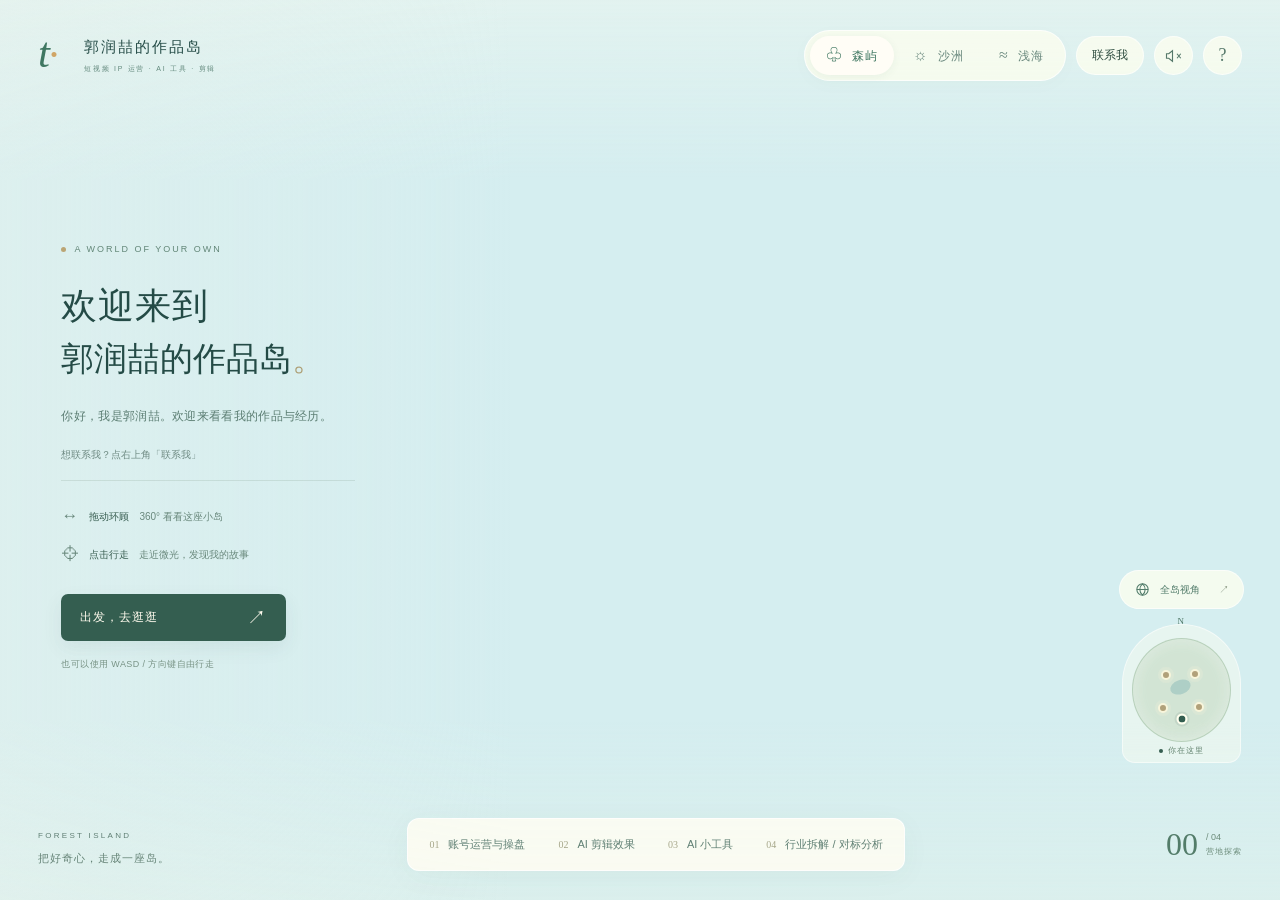
==== index.html @ 4f99177b "Publish portfolio site" ====
<!doctype html>
<html lang="zh-CN">
  <head>
    <meta charset="UTF-8" />
    <meta name="viewport" content="width=device-width,initial-scale=1.0" />
    <meta name="theme-color" content="#d5eef0" />
    <meta
      name="description"
      content="欢迎来到漫游作品集。在森屿、沙洲和浅海自由漫游，发现创作、黑客松、论文与产品实践。"
    />
    <title>漫游作品集 · 个人作品集</title>
    <script type="module" crossorigin src="/assets/index-BE3g9rUD.js"></script>
    <link rel="modulepreload" crossorigin href="/assets/three-DH4T4kaO.js">
    <link rel="stylesheet" crossorigin href="/assets/index-BezTDznB.css">
  </head>
  <body data-theme="forest">
    <main id="app">
      <div id="world" aria-label="漫游作品集三维场景"></div>
      <div class="edge-light" aria-hidden="true"></div>
      <div id="loading" role="status">
        <div class="loading-island">✳</div>
        <p>正在抵达你的好奇心小岛…</p>
        <span>A LITTLE WORLD, A LOT TO DISCOVER.</span>
      </div>
      <header class="topbar">
        <button id="home" class="brand" aria-label="显示欢迎介绍">
          <span class="brand-mark">t<span>·</span></span
          ><span class="brand-copy"
            >漫游作品集<small>A UNIVERSE OF CURIOSITY</small></span
          >
        </button>
        <div class="top-controls">
          <div class="theme-picker" role="group" aria-label="小岛主题">
            <button data-theme="forest" aria-pressed="true">
              <span>♧</span> 森屿</button
            ><button data-theme="desert" aria-pressed="false">
              <span>☼</span> 沙洲</button
            ><button data-theme="ocean" aria-pressed="false">
              <span>≈</span> 浅海
            </button>
          </div>
          <button id="contact" class="contact-button">联系我</button>
          <button
            id="sound"
            class="round-button"
            aria-label="开启环境音"
            aria-pressed="false"
          >
            <svg
              width="18"
              height="18"
              viewBox="0 0 24 24"
              fill="none"
              stroke="currentColor"
              stroke-width="1.5"
            >
              <path d="M10 5 5 9H2v6h3l5 4V5Z" />
              <path id="sound-waves" d="m16 9 5 6m0-6-5 6" />
            </svg></button
          ><button id="help" class="round-button" aria-label="查看玩法">
            ?
          </button>
        </div>
      </header>
      <section id="welcome" class="welcome">
        <p class="eyebrow"><span></span> A WORLD OF YOUR OWN</p>
        <h1>
          欢迎来到<br /><span>漫游作品集<span class="title-dot">。</span></span>
        </h1>
        <p class="welcome-story">
          用你自己的经历，开启这段旅程。
        </p>
        <p class="welcome-contact-hint">想联系我？点右上角「联系我」</p>
        <div class="welcome-instructions">
          <p>
            <span class="instruction-symbol">↔</span><b>拖动环顾</b
            ><span>360° 看看这座小岛</span>
          </p>
          <p>
            <span class="instruction-symbol">⌖</span><b>点击行走</b
            ><span>走近微光，发现我的故事</span>
          </p>
        </div>
        <button id="explore" class="primary-button">
          出发，去逛逛 <span>↗</span></button
        ><button id="channel" class="channel-link">
          与我联系 <span>↗</span>
        </button>
        <p class="welcome-note">也可以使用 WASD / 方向键自由行走</p>
      </section>
      <div id="camp-labels" aria-label="岛上的营地"></div>
      <aside id="work" class="work-panel" aria-label="作品分类详情" hidden>
        <button id="close-work" class="close-button" aria-label="关闭详情">
          ×
        </button>
        <div class="panel-scene">
          <span id="panel-number"></span
          ><svg
            id="panel-art"
            viewBox="0 0 240 120"
            fill="none"
            aria-hidden="true"
          >
            <ellipse
              cx="125"
              cy="102"
              rx="79"
              ry="9"
              fill="currentColor"
              opacity=".08"
            />
            <path
              d="M45 100 116 24l75 76H45Z"
              stroke="currentColor"
              stroke-width="1.4"
            />
            <path
              d="m116 24-3 76m0-48-30 48m30-48 28 48M45 100l-15 8m161-8 15 8"
              stroke="currentColor"
              stroke-width="1.4"
            />
            <circle cx="189" cy="31" r="12" stroke="currentColor" />
            <path
              d="M201 31h9m-21-21V3m-20 28h-8m28 21v9"
              stroke="currentColor"
            />
            <path
              d="m39 63 4-6 4 6m-4-6v17m151 8 3-5 3 5m-3-5v12"
              stroke="currentColor"
            />
          </svg>
          <p id="panel-english"></p>
        </div>
        <div class="panel-body">
          <p class="eyebrow" id="panel-category"></p>
          <h2 id="work-title"></h2>
          <p id="work-intro" class="work-intro"></p>
          <p id="work-description"></p>
          <div id="work-sections"></div>
          <button id="continue" class="continue-button">
            继续逛小岛 <span>→</span>
          </button>
        </div>
      </aside>
      <dialog id="evidence-dialog" aria-label="查看完整图片">
        <button id="close-evidence" aria-label="关闭图片">×</button
        ><img alt="" />
        <p></p>
      </dialog>
      <aside class="island-tools">
        <button id="overview" class="overview-button">
          <svg
            width="17"
            height="17"
            viewBox="0 0 24 24"
            fill="none"
            stroke="currentColor"
            stroke-width="1.5"
          >
            <circle cx="12" cy="12" r="8" />
            <path d="M4 12h16M12 4c5 4 5 12 0 16-5-4-5-12 0-16Z" />
          </svg>
          全岛视角 <span>↗</span>
        </button>
        <div class="minimap" aria-label="全岛位置图">
          <span class="map-north">N</span>
          <div class="map-island">
            <span class="map-lake"></span>
            <div id="map-sites"></div>
            <span id="map-player" aria-label="你的位置"></span>
          </div>
          <span class="map-caption"><i></i> 你在这里</span>
        </div>
        <div class="compass" aria-hidden="true">
          <span id="compass-needle">↑</span><span>N</span>
        </div>
      </aside>
      <footer class="bottom-bar">
        <div class="world-caption">
          <span id="theme-english">FOREST ISLAND</span>
          <p id="theme-caption">把好奇心，走成一座岛。</p>
        </div>
        <nav
          id="category-nav"
          class="category-nav"
          aria-label="前往作品分类"
        ></nav>
        <div class="discovery">
          <span id="visited-count">00</span
          ><span>/ <b id="camp-total">04</b><small>营地探索</small></span>
        </div>
      </footer>
      <div id="walk-status" class="walk-status" role="status">
        点击地面，自由探索
      </div>
      <div class="touch-pad" aria-label="移动方向控制">
        <button data-dir="0,-1" aria-label="向前走">↑</button
        ><button data-dir="-1,0" aria-label="向左走">←</button><span>✦</span
        ><button data-dir="1,0" aria-label="向右走">→</button
        ><button data-dir="0,1" aria-label="向后走">↓</button>
      </div>
      <div id="toast" role="status" hidden></div>
      <dialog id="contact-dialog" aria-labelledby="contact-title">
        <button id="close-contact" class="close-button" aria-label="关闭联系卡片">×</button>
        <p class="eyebrow">CONTACT</p>
        <h2 id="contact-title">联系我</h2>
        <p id="contact-identity"></p>
        <p id="contact-phone"></p>
        <div class="contact-wechat-row">
          <span id="contact-wechat"></span>
          <button id="copy-wechat" aria-live="polite">复制</button>
        </div>
      </dialog>
      <dialog id="help-dialog">
        <button id="close-help" class="close-button" aria-label="关闭玩法">
          ×
        </button>
        <p class="eyebrow">A FIELD GUIDE</p>
        <h2>小岛漫游指南</h2>
        <p class="help-intro">
          不必按顺序，也没有规定路线。<br />找到微光，就能找到一个故事。
        </p>
        <dl>
          <div>
            <dt>环顾小岛</dt>
            <dd>鼠标按住拖动 / 单指拖动，360° 旋转；视角俯仰有边界。</dd>
          </div>
          <div>
            <dt>靠近风景</dt>
            <dd>滚轮 / 双指捏合缩放，始终停留在舒适的观看范围。</dd>
          </div>
          <div>
            <dt>自由行走</dt>
            <dd>点击地面，或使用 WASD / 方向键。手机可按住左下方向按钮。</dd>
          </div>
          <div>
            <dt>发现故事</dt>
            <dd>
              走进发光圆点会打开营地。点击分类或地图标记，也会带你走过去。
            </dd>
          </div>
          <div>
            <dt>切换世界</dt>
            <dd>森屿、沙洲、浅海拥有不同风景，营地故事和你的位置保持不变。</dd>
          </div>
        </dl>
        <p class="help-foot">
          湖泊和岸边会挡住脚步，不会掉出小岛。<br />按 Esc 可关闭详情或指南。
        </p>
        <button id="help-done" class="primary-button">知道了，出发 ↗</button>
      </dialog>
      <div id="fallback" hidden>
        <h2>这座小岛需要 WebGL 支持</h2>
        <p>仍可通过下方分类阅读内容。换用支持 WebGL 的浏览器即可自由漫游。</p>
      </div>
    </main>
  </body>
</html>
---- assets/index-BezTDznB.css ----
:root{font-family:PingFang SC,Microsoft YaHei,sans-serif;color:#244b46;background:#d5eef0;font-synthesis:none;--ink: #244b46;--accent: #3f7761;--paper: #fffdf5;--muted: #6e8a82;--line: #365f4a19}*{box-sizing:border-box}body{margin:0;overflow:hidden}button,a{-webkit-tap-highlight-color:transparent}button{font:inherit;color:inherit;cursor:pointer}button:focus-visible,a:focus-visible{outline:2px solid var(--accent);outline-offset:5px}button:disabled{cursor:wait}button{border:0}#app{height:100svh;width:100%;position:relative;overflow:hidden}#world{position:absolute;top:0;right:0;bottom:0;left:0}#world canvas{display:block;width:100%;height:100%;outline:none;touch-action:none}.edge-light{position:absolute;top:0;right:0;bottom:0;left:0;pointer-events:none;background:linear-gradient(90deg,#e8f2ec68,transparent 40%),linear-gradient(0deg,#e0f1eb8c,transparent 20%,transparent 80%,#edf6ef8c)}.topbar{position:absolute;top:30px;left:38px;right:38px;display:flex;align-items:center;justify-content:space-between;pointer-events:none;z-index:5}.topbar button,.topbar .theme-picker{pointer-events:auto}.brand{display:flex;gap:11px;align-items:center;background:none;padding:0;text-align:left}.brand-mark{font-family:Georgia,serif;font-size:43px;font-style:italic;line-height:.9;letter-spacing:-6px;color:var(--accent);width:35px;height:44px}.brand-mark>span{color:#d0a566;display:inline-block;transform:translate(4px,2px)}.brand-copy{font-size:15px;font-weight:600;letter-spacing:2px}.brand-copy small{display:block;font-size:7px;font-weight:500;letter-spacing:1.75px;margin-top:7px;color:#63897d}.top-controls{display:flex;align-items:center;gap:10px}.theme-picker{display:flex;gap:3px;padding:5px;background:#ffffefb5;border:1px solid #ffffffbd;border-radius:28px;box-shadow:0 4px 20px #34534405}.theme-picker button{padding:9px 16px;border-radius:22px;font-size:12px;letter-spacing:1px;background:transparent;color:#69877d;transition:background .3s,color .3s,box-shadow .3s}.theme-picker button span{font-family:Georgia,serif;font-size:16px;margin-right:5px}.theme-picker button[aria-pressed=true]{color:var(--accent);background:#fffdf6;box-shadow:0 2px 8px #285c4310}.round-button{display:grid;place-items:center;border-radius:50%;background:#ffffefb5;border:1px solid #fff9;width:39px;height:39px;font-family:Georgia,serif;font-size:18px;color:#55786a}.round-button:hover{background:#fffdf5}.welcome{position:absolute;left:4.8%;top:27%;width:355px;z-index:3;transition:opacity .4s,transform .4s}.eyebrow{display:flex;gap:8px;align-items:center;font-size:9px;letter-spacing:2px;font-weight:500;margin:0 0 23px;line-height:1.5;color:#628677}.eyebrow>span{width:5px;height:5px;background:#bba574;border-radius:50%}.welcome h1{font-family:Songti SC,"Noto Serif CJK SC",Georgia,serif;font-size:36px;font-weight:400;letter-spacing:1px;line-height:1.45;margin:0 0 20px}.welcome h1>span{font-size:33px;letter-spacing:0}.title-dot{color:#ad9e73}.welcome-story{font-size:12px;line-height:2.1;color:#5c7e73;letter-spacing:.3px;margin:0 0 25px}.welcome-instructions{border-top:1px solid var(--line);padding-top:12px;width:294px}.welcome-instructions p{display:flex;gap:10px;align-items:center;font-size:10px;line-height:1.7;color:#69887c;margin:9px 0}.welcome-instructions b{font-weight:500;color:#385d50}.instruction-symbol{font-size:17px;width:18px}.primary-button{display:flex;align-items:center;justify-content:space-between;width:225px;background:#345e50;color:#fffbee;padding:14px 19px;border-radius:7px;font-size:12px;letter-spacing:1px;margin-top:25px;box-shadow:0 7px 19px #305a4a15;transition:transform .2s,background .2s}.primary-button:hover{background:#264f43;transform:translateY(-2px)}.primary-button>span{font-size:19px;line-height:1}.channel-link{display:flex;justify-content:space-between;width:225px;background:none;padding:14px 2px 6px;font-family:Georgia,serif;font-size:12px;color:#5c7b6a}.channel-link span{font-size:17px}.welcome-note{font-size:9px;letter-spacing:.4px;color:#789385;margin:17px 0 0}.exploring .welcome{opacity:0;transform:translateY(10px);pointer-events:none}#camp-labels{position:absolute;top:0;right:0;bottom:0;left:0;pointer-events:none;z-index:2}.camp-label{position:absolute;left:0;top:0;pointer-events:auto;display:flex;align-items:center;gap:9px;border-radius:20px;background:#fffdf2e8;padding:9px 15px 9px 10px;color:#426757;box-shadow:0 3px 18px #365c4c12;border:1px solid #ffffffe0;font-size:10px;letter-spacing:.5px;white-space:nowrap;transition:opacity .2s,background .2s}.camp-label>span:first-child{display:grid;place-items:center;font-family:Georgia,serif;font-size:9px;width:21px;height:21px;border:1px solid #91a58550;border-radius:50%;color:#809375}.camp-label>i{width:4px;height:4px;background:#d7bc7c;border-radius:50%;box-shadow:0 0 7px #f5d789}.camp-label:hover,.camp-label.near,.camp-label.hovered{background:#fffff9;box-shadow:0 4px 22px #567b4d25}.camp-label.out-of-view{opacity:0;pointer-events:none}.island-tools{position:absolute;right:36px;bottom:137px;display:flex;flex-direction:column;align-items:center;gap:15px;z-index:3}.overview-button{display:flex;align-items:center;gap:9px;background:#ffffefba;border:1px solid #fff9;border-radius:20px;font-size:10px;padding:10px 14px;color:#527c6a}.overview-button span{margin-left:10px;color:#83927c}.minimap{position:relative;width:119px;height:139px;background:#f8fbef83;border-radius:65px 65px 14px 14px;border:1px solid #fff8;padding:13px 9px 20px}.map-island{position:relative;width:100%;height:100%;border-radius:50%;background:#a9c29b52;border:1px solid #91b49766;box-shadow:inset 0 0 14px #fff5}.map-north{position:absolute;top:-9px;left:calc(50% - 4px);font:9px Georgia,serif;color:#517969}.map-lake{position:absolute;left:38%;top:40%;width:22%;height:14%;border-radius:50%;background:#8ebcb88a;rotate:-20deg}.map-site{position:absolute;translate:-50% -50%;width:10px;height:10px;border:2px solid #f8f5db;background:#b1a17a;border-radius:50%;padding:0;box-shadow:0 0 0 3px #f8f5db30}.map-site:hover{box-shadow:0 0 0 5px #fff7}.map-site.visited{background:#6a8a75}#map-player{position:absolute;width:7px;height:7px;border-radius:50%;background:#345e50;outline:2px solid #ffffef;translate:-50% -50%;box-shadow:0 0 0 4px #345e501a;left:50%;top:78%;pointer-events:none}.map-caption{position:absolute;bottom:6px;left:0;right:0;display:flex;align-items:center;justify-content:center;gap:5px;font-size:8px;color:#62826e;letter-spacing:1px}.map-caption i{width:4px;height:4px;border-radius:50%;background:#345e50}.compass{position:absolute;right:42px;bottom:150px;display:none}.bottom-bar{position:absolute;left:38px;right:38px;bottom:29px;display:flex;align-items:center;justify-content:space-between;z-index:4;pointer-events:none}.bottom-bar>*{pointer-events:auto}.world-caption>span{font-size:8px;letter-spacing:2.3px;color:#607f74}.world-caption p{font-family:Songti SC,serif;font-size:11px;letter-spacing:1px;margin:9px 0 0;color:#678578}.category-nav{display:flex;gap:5px;padding:7px;background:#fffdf3d9;border:1px solid #ffffffc9;border-radius:12px;box-shadow:0 6px 30px #315a4d0b}.category-nav button{display:flex;align-items:center;gap:9px;background:transparent;padding:11px 14px;border-radius:7px;font-size:11px;color:#608074;white-space:nowrap;transition:background .2s}.category-nav button>span{font-family:Georgia,serif;font-size:10px;color:#a6a78a}.category-nav button:hover,.category-nav button.active{background:#e9eee0}.category-nav button.visited>span{color:var(--accent)}.discovery{display:flex;align-items:center;gap:8px;min-width:100px;justify-content:flex-end;color:#537c69}.discovery>span:first-child{font-family:Georgia,serif;font-size:32px;font-weight:400}.discovery>span:last-child{font-size:9px;color:#6c8c7a;line-height:1.8}.discovery small{display:block;font-size:8px;letter-spacing:1px}.walk-status{position:absolute;bottom:103px;left:50%;translate:-50% 0;font-size:10px;letter-spacing:1px;color:#527c6b;pointer-events:none;padding:7px 13px;border-radius:20px;background:#f7f8ed73;transition:opacity .3s}.work-panel{position:absolute;top:110px;right:35px;bottom:115px;width:333px;background:#fffcf3f5;border:1px solid #fff;border-radius:17px;box-shadow:0 14px 55px #264e411a;z-index:6;overflow:auto;scrollbar-width:thin;scrollbar-color:#c2ceb9 transparent;animation:slideIn .35s ease-out}.close-button{position:absolute;top:13px;right:14px;display:grid;place-items:center;width:27px;height:27px;border-radius:50%;font-size:21px;font-weight:300;background:#fff7;color:#7c8b78;z-index:2}.close-button:hover{background:#e7ecdc}.panel-scene{height:153px;position:relative;background:linear-gradient(145deg,#e6ecda,#f5ecd8);color:#9b997a;border-radius:16px 16px 0 0;padding:18px 22px}.panel-scene>span{position:absolute;left:22px;top:20px;font:italic 32px Georgia,serif;opacity:.45}.panel-scene svg{position:absolute;left:65px;top:7px;width:220px;height:110px}.panel-scene>p{position:absolute;bottom:10px;left:22px;font-size:7px;letter-spacing:2px;color:#818e74}.panel-body{padding:23px 25px 21px}.panel-body .eyebrow{font-size:8px;margin-bottom:11px}.panel-body h2{font-family:Songti SC,serif;font-size:28px;font-weight:400;letter-spacing:2px;margin:0 0 16px}.work-intro{font-family:Songti SC,serif;font-size:13px;line-height:1.9;color:#536f61;margin:0 0 13px}#work-description{font-size:10px;line-height:1.9;color:#7a8b7b;margin:0 0 21px}.section-row{display:flex;gap:14px;padding:13px 0;border-top:1px solid #6c7b6217}.section-row>span{font:italic 14px Georgia,serif;color:#a5ad90;line-height:1.7}.section-row h3{font-size:11px;font-weight:500;letter-spacing:1px;margin:0 0 5px}.section-row p{font-size:10px;line-height:1.6;color:#88917f;margin:0}.pending-note{display:flex;gap:9px;align-items:flex-start;margin-top:15px;padding:11px 12px;background:#e8eddf80;border-radius:7px;color:#819079}.pending-note>span{width:5px;height:5px;border-radius:50%;background:#a6b08e;margin-top:5px;flex-shrink:0}.pending-note p{margin:0;font-size:10px;line-height:1.7}.pending-note small{display:block;font-size:8px;color:#9aa18f}.continue-button{display:flex;justify-content:space-between;width:100%;padding:15px 0 0;background:none;color:#557b65;font-size:11px}.panel-open .island-tools{opacity:0;pointer-events:none}.panel-open .camp-label{opacity:.6}.touch-pad{display:none}#toast{position:absolute;left:50%;top:106px;translate:-50% 0;background:#fffdf2f2;border:1px solid #fffffff0;color:#50705d;border-radius:9px;padding:11px 18px;box-shadow:0 7px 25px #46695810;font-size:11px;z-index:20;text-align:center;max-width:90vw}#loading{position:absolute;top:0;right:0;bottom:0;left:0;background:#e1efeb;z-index:30;display:flex;align-items:center;justify-content:center;flex-direction:column;transition:opacity .7s;pointer-events:none}.loading-island{font-size:45px;color:#779c7d;animation:turn 8s linear infinite}#loading p{font:16px Songti SC,serif;letter-spacing:2px;margin:25px 0 13px}#loading>span{font-size:7px;letter-spacing:2px;color:#8da391}#loading.loaded{opacity:0}dialog{border:1px solid #fff;border-radius:18px;background:#fcfbf2;color:var(--ink);width:min(450px,calc(100vw - 36px));padding:35px;box-shadow:0 25px 100px #183f3b28;max-height:85svh;overflow:auto}dialog::backdrop{background:#294c4b55;-webkit-backdrop-filter:blur(5px);backdrop-filter:blur(5px)}dialog h2{font-family:Songti SC,serif;font-size:27px;font-weight:400;letter-spacing:2px;margin:0 0 20px}.help-intro{font-size:12px;line-height:1.9;color:#7a8c78}dialog dl{margin:22px 0}dialog dl>div{padding:12px 0;border-top:1px solid var(--line)}dialog dt{font-size:12px;letter-spacing:1px;margin-bottom:6px}dialog dd{font-size:11px;line-height:1.8;margin:0;color:#7d8d78}.help-foot{font-size:10px;line-height:1.8;color:#93a088}dialog .primary-button{width:100%;justify-content:center}#fallback{position:absolute;top:120px;left:50%;translate:-50% 0;width:min(350px,85vw);background:#fffdf4;padding:25px;border-radius:15px;font-size:12px;line-height:1.8;z-index:3}#fallback h2{font-size:17px}[hidden]{display:none!important}body[data-theme=desert]{--accent: #a47348;--ink: #715b46;--muted: #99836b;--line: #937c601c}body[data-theme=ocean]{--accent: #587ba1;--ink: #435a78;--muted: #8291a8;--line: #526a921a}body[data-theme=desert] .edge-light{background:linear-gradient(90deg,#f9edda77,transparent 40%),linear-gradient(0deg,#e6ebe780,transparent 22%,transparent 80%,#fbefdf88)}body[data-theme=ocean] .edge-light{background:linear-gradient(90deg,#e9edf877,transparent 40%),linear-gradient(0deg,#dce9f780,transparent 22%,transparent 80%,#edf3fa88)}body[data-theme=desert] .primary-button{background:#98724d}body[data-theme=ocean] .primary-button{background:#5e7e9f}body[data-theme=desert] .panel-scene{background:linear-gradient(145deg,#ecddc2,#f6ead8);color:#b09c7f}body[data-theme=ocean] .panel-scene{background:linear-gradient(145deg,#dce5ed,#e5ddea);color:#92a1b5}@keyframes slideIn{0%{opacity:0;translate:12px 0}to{opacity:1;translate:0 0}}@keyframes turn{to{rotate:360deg}}@media(min-width:1650px){.welcome{left:6%;top:29%}.welcome h1{font-size:42px}.welcome h1>span{font-size:37px}.work-panel{width:365px}.panel-body{padding:28px}.welcome-story{font-size:13px}}@media(max-width:1100px){.topbar{left:24px;right:24px;top:23px}.welcome{left:30px;width:300px;top:25%}.welcome h1{font-size:31px}.welcome h1>span{font-size:29px}.world-caption{display:none}.bottom-bar{left:24px;right:24px;gap:20px}.category-nav{margin:auto}.category-nav button{padding:11px}.island-tools{right:22px}.work-panel{right:22px;width:310px}.discovery{min-width:65px}.brand-copy small{font-size:6px}.camp-label{padding:7px 10px;font-size:9px;gap:6px}}@media(max-width:700px){.topbar{top:19px;left:19px;right:16px;align-items:flex-start}.brand-mark{font-size:36px;width:28px}.brand{gap:7px}.brand-copy{font-size:13px;letter-spacing:1px;padding-top:4px}.brand-copy small{font-size:5px;letter-spacing:1px}.top-controls{gap:7px;flex-wrap:wrap;justify-content:flex-end;max-width:205px}.theme-picker{padding:3px;gap:1px}.theme-picker button{padding:6px 10px;font-size:10px;letter-spacing:0}.theme-picker button span{font-size:13px;margin-right:3px}.round-button{width:30px;height:30px;font-size:15px}.top-controls>.round-button{margin-top:0}.welcome{left:22px;top:auto;bottom:110px;width:calc(100% - 44px);padding:23px;background:#fffdf2e8;border:1px solid #fff;border-radius:15px;box-shadow:0 10px 40px #315a4d12}.welcome .eyebrow{font-size:7px;margin-bottom:11px;letter-spacing:1.6px}.welcome h1{font-size:25px;line-height:1.35;margin-bottom:12px}.welcome h1>span{font-size:25px}.welcome-story{font-size:10px;line-height:1.9;margin-bottom:14px}.welcome-instructions{width:100%;padding-top:5px}.welcome-instructions p{font-size:9px;margin:6px 0}.welcome .primary-button{width:100%;margin-top:17px;padding:11px 16px}.channel-link{width:100%;font-size:10px;padding:10px 0 0}.welcome-note{display:none}.welcome-instructions .instruction-symbol{font-size:15px}.bottom-bar{left:12px;right:12px;bottom:15px;display:block}.category-nav{padding:5px;gap:2px;border-radius:11px;justify-content:space-between}.category-nav button{flex-direction:column;gap:5px;padding:8px;font-size:9px}.category-nav button>span{font-size:9px}.discovery{display:none}.island-tools{right:15px;bottom:126px;gap:10px}.overview-button{font-size:9px;padding:8px 10px;gap:6px}.overview-button span{display:none}.minimap{width:82px;height:94px;padding:10px 7px 17px;border-radius:45px 45px 10px 10px}.map-caption{font-size:6px;bottom:4px}.map-site{width:8px;height:8px;border-width:1.5px}#map-player{width:5px;height:5px;outline-width:1.5px}.map-north{font-size:7px;top:-6px}.walk-status{bottom:94px;font-size:8px;padding:6px 10px;white-space:nowrap;max-width:95vw}.work-panel{left:14px;right:14px;top:auto;bottom:90px;width:auto;max-height:51svh;border-radius:14px}.panel-scene{height:95px}.panel-scene svg{height:80px;width:150px;top:-1px;left:auto;right:34px}.panel-scene>span{font-size:26px;top:16px}.panel-scene>p{bottom:5px;font-size:6px}.panel-body{padding:17px 21px}.panel-body h2{font-size:24px;margin-bottom:10px}.panel-body .eyebrow{font-size:7px;margin-bottom:7px}.work-intro{font-size:12px;margin-bottom:9px}#work-description{font-size:10px;margin-bottom:15px}.section-row{padding:10px 0}.pending-note{margin-top:10px}.camp-label{font-size:8px;gap:4px;padding:6px 8px}.camp-label>span:first-child{width:17px;height:17px;font-size:8px}.camp-label>i{width:3px;height:3px}.touch-pad{position:absolute;display:grid;grid-template:repeat(3,31px) / repeat(3,31px);left:16px;bottom:132px;z-index:4;gap:3px;opacity:0;pointer-events:none}.exploring .touch-pad{opacity:1;pointer-events:auto}.touch-pad button{background:#fffdf0b5;color:#597c65;border:1px solid #fff9;border-radius:9px;font-size:14px;touch-action:none;-webkit-user-select:none;user-select:none}.touch-pad button:active{background:#d9e5cd}.touch-pad button:first-child{grid-area:1/2}.touch-pad button:nth-child(2){grid-area:2/1}.touch-pad>span{grid-area:2/2;display:grid;place-items:center;font-size:12px;color:#6b8d70}.touch-pad button:nth-child(4){grid-area:2/3}.touch-pad button:last-child{grid-area:3/2}.panel-open .touch-pad{opacity:0;pointer-events:none}#toast{top:105px;font-size:10px;width:max-content;max-width:calc(100vw - 32px)}dialog{padding:27px}dialog h2{font-size:24px}.help-intro{font-size:11px}}@media(max-height:700px)and (min-width:701px){.welcome{top:20%}.welcome h1{font-size:29px;margin-bottom:10px}.welcome h1>span{font-size:27px}.welcome .eyebrow{margin-bottom:12px}.welcome-story{margin-bottom:14px}.welcome .primary-button{margin-top:14px}.welcome-note{display:none}.work-panel{top:88px;bottom:100px}.panel-scene{height:110px}.panel-scene svg{height:88px}.island-tools{bottom:112px}}@media(prefers-reduced-motion:reduce){*,*:before,*:after{animation:none!important;transition:none!important}}body:not(.exploring) .walk-status{display:none}@media(max-width:700px){body:not(.exploring) .island-tools{display:none}.touch-pad{visibility:hidden}.exploring .touch-pad{visibility:visible}.panel-open .touch-pad{visibility:hidden}}@media(min-width:701px)and (max-width:1100px){.welcome{background:#fffdf2ed;border:1px solid #fff9;border-radius:15px;padding:22px;width:326px;left:24px;top:20%;box-shadow:0 8px 30px #315a4d0b}.welcome-instructions{width:100%}.welcome h1,.welcome h1>span{font-size:27px}.welcome .eyebrow{font-size:8px}.welcome .primary-button{margin-top:17px}}.contact-button{height:39px;flex-shrink:0;padding:0 15px;border:1px solid #fff9;border-radius:24px;background:#ffffefb5;color:var(--ink);font-size:12px;white-space:nowrap}.contact-button:hover{background:#fffdf5}.welcome-contact-hint{font-size:10px;color:var(--muted);margin:-8px 0 16px;line-height:1.8}#contact-dialog{width:min(380px,calc(100vw - 32px));box-sizing:border-box;background:var(--paper);color:var(--ink)}#contact-identity{color:var(--muted);line-height:1.8}#contact-phone,.contact-wechat-row{font-size:14px;line-height:1.8}.contact-wechat-row{display:flex;align-items:center;gap:12px}#contact-wechat{-webkit-user-select:all;user-select:all;overflow-wrap:anywhere;min-width:0}#copy-wechat{flex-shrink:0;padding:5px 10px;border-radius:14px;background:#ffffefb5;border:1px solid #55786a33;color:var(--ink);font-size:12px}@media(max-width:700px){.top-controls{display:grid;grid-template-columns:auto 30px 30px;justify-items:end;gap:7px;flex-shrink:0}.top-controls .theme-picker{grid-column:1 / -1}.contact-button{height:30px;padding:0 12px;font-size:11px}.welcome-contact-hint{margin:-4px 0 10px}}body{--paper: #fcfaf1;--paper-deep: #e9eddd;--ink: #304e41;--line: #536e5324;--soft: #718274;--stamp: #597c56;--glow: #d7e8be}body[data-theme=desert]{--paper: #fff5e8;--paper-deep: #f0dfc3;--ink: #684b36;--line: #9873452b;--soft: #92775f;--stamp: #b07b44;--glow: #efd2a0}body[data-theme=ocean]{--paper: #f3fbff;--paper-deep: #d8eaf1;--ink: #35536b;--line: #557d9b28;--soft: #6b879c;--stamp: #507ea1;--glow: #b5ddea}.work-panel{width:min(590px,47vw);top:96px;bottom:105px;background:var(--paper);border:1px solid #ffffffb3;color:var(--ink);box-shadow:0 24px 75px #19372e24;border-radius:20px;scroll-padding:20px}.work-panel .close-button{position:sticky;float:right;top:14px;margin:14px 15px -45px 0;background:var(--paper);color:var(--ink);width:32px;height:32px;z-index:5;box-shadow:0 2px 15px #0001}.work-panel .panel-scene{height:88px;border-radius:20px 20px 0 0;background-color:var(--paper-deep);background-image:repeating-radial-gradient(ellipse at 65% 160%,transparent 0 13px,#69865912 14px 15px,transparent 16px 26px);color:var(--stamp);overflow:hidden}.work-panel .panel-scene svg{height:85px;width:170px;left:auto;right:70px;top:0;opacity:.65}.work-panel .panel-scene>span{top:12px;font-size:34px}.work-panel .panel-scene>p{bottom:10px;font-size:8px;color:var(--ink)}body[data-theme=desert] .work-panel .panel-scene{background:radial-gradient(ellipse at 30% 150%,#c9975c66 0 40%,transparent 40%),radial-gradient(ellipse at 80% 120%,#e6be8a99 0 50%,transparent 50%),var(--paper-deep)}body[data-theme=ocean] .work-panel .panel-scene{background:repeating-radial-gradient(ellipse at 10% -130%,transparent 0 18px,#6b9cb31c 19px 20px,transparent 21px 30px),var(--paper-deep)}.work-panel .panel-body{padding:24px 28px}.work-panel .panel-body h2{font-size:29px;letter-spacing:1px;margin-bottom:8px;color:var(--ink)}.work-panel .work-intro{font-size:13px;margin-bottom:3px;color:var(--ink)}.work-panel #work-description{font-size:11px;color:var(--soft);margin-bottom:20px}.work-panel .panel-body .eyebrow{color:var(--stamp)}.work-panel h3{font-size:18px;font-weight:600;line-height:1.55;margin:8px 0 12px}.work-panel p{line-height:1.85}.work-panel a{text-decoration:none;color:var(--ink)}.ex-metrics{display:grid;grid-template-columns:1fr 1fr;gap:12px;margin:16px 0}.ex-metrics>div{border-left:2px solid var(--stamp);padding-left:13px;display:flex;flex-direction:column;gap:5px}.ex-metrics strong{font:30px Georgia,Songti SC,serif;letter-spacing:-1px}.ex-metrics span{font-size:10px;color:var(--soft)}.account-links{display:flex;gap:8px;margin:21px 0 25px}.account-links a{border:1px solid var(--line);border-radius:30px;padding:8px 15px;font-size:11px;transition:background .2s}.account-links a:hover,.choice-strip button:hover{background:var(--paper-deep)}.ex-kicker{font-size:9px;letter-spacing:1.6px;display:flex;justify-content:space-between;gap:8px;color:var(--soft);margin:22px 0 12px}.ex-kicker>span{letter-spacing:0;font-size:10px}.choice-strip{display:flex;padding:4px;border:1px solid var(--line);border-radius:11px;gap:3px;margin:12px 0 17px}.choice-strip button{flex:1;font-size:11px;color:var(--soft);padding:10px 5px;border-radius:8px;transition:background .2s}.choice-strip button[aria-pressed=true]{background:var(--ink);color:var(--paper);box-shadow:0 3px 8px #0001}.screening{display:grid;grid-template-columns:43% 1fr;gap:22px;align-items:center}.evidence{position:relative;overflow:hidden;border-radius:12px;display:block;width:100%;background:var(--paper-deep)}.evidence img{display:block;width:100%;height:100%;object-fit:cover;transition:transform .5s}.evidence video{object-fit:contain}.evidence:hover img{transform:scale(1.035)}.poster{aspect-ratio:3/4.7;transform:rotate(-1.5deg);box-shadow:0 7px 20px #1d302322}.poster img{object-fit:contain}.zoom-hint{position:absolute;bottom:8px;right:8px;background:#fffdf1e8;color:#324d41;padding:5px 8px;font-size:9px;border-radius:20px;opacity:0;transition:opacity .2s}.evidence:hover .zoom-hint,.evidence:focus-visible .zoom-hint{opacity:1}.tiny-label{font-size:9px;letter-spacing:1px;color:var(--soft);display:block;line-height:1.8}.work-panel .screening-copy h3{font-family:Songti SC,serif;font-size:22px;font-weight:500}.work-stat{margin-top:22px;color:var(--stamp);display:flex;align-items:baseline;gap:5px}.work-stat strong{font:30px Georgia,Songti SC,serif}.work-stat span{font-size:10px}.screening-copy small,.award-card small{font-size:9px;color:var(--soft);line-height:1.6}.action-link{display:inline-flex;align-items:center;gap:15px;font-size:11px;border-bottom:1px solid var(--stamp);padding:8px 0;margin-top:12px}.screening-copy .action-link{display:flex;width:max-content}.field-fold{border-top:1px dashed var(--line);padding:14px 0;font-size:12px;margin-top:12px}.field-fold summary{cursor:pointer;list-style:none;display:flex;justify-content:space-between;font-weight:500}.field-fold[open] summary span{transform:rotate(45deg)}.field-fold p{font-size:12px;color:var(--ink);margin:13px 0 5px}.field-fold small{font-size:10px;color:var(--soft);line-height:1.8}.field-fold ol{padding-left:20px;line-height:2.1;font-size:11px}.medal-shelf{display:grid;grid-template-columns:repeat(4,1fr);gap:7px;margin:20px 0 23px}.medal-shelf button{font-size:10px;display:flex;flex-direction:column;align-items:center;gap:12px;color:var(--soft);padding:10px 0;border-radius:12px}.medal{font:italic 26px Georgia,serif;display:grid;place-items:center;width:58px;height:58px;border:1px solid var(--stamp);outline:1px dashed var(--line);outline-offset:-6px;border-radius:50%;position:relative;transition:transform .3s,background .3s;color:var(--stamp)}.medal:after{content:"✦";font-size:12px;position:absolute;bottom:-8px;background:var(--paper);padding:0 3px}.medal-shelf button[aria-pressed=true]{color:var(--ink);background:var(--paper-deep)}.medal-shelf button[aria-pressed=true] .medal{background:var(--stamp);color:var(--paper);transform:rotate(-7deg)}.award-heading{display:flex;gap:15px;align-items:center;justify-content:space-between;margin-bottom:12px}.award-heading strong{font-family:Songti SC,serif;font-size:23px;color:var(--stamp);white-space:nowrap}.award-heading h3{margin-bottom:0}.award-photo{height:270px}.award-photo img{object-fit:contain}.photo-caption{font-family:Songti SC,serif;font-size:14px;margin-bottom:4px}.source-note{font-size:9px;color:var(--soft);margin-top:20px}.journal-cover{display:flex;gap:20px;border-top:1px solid var(--line);border-bottom:1px solid var(--line);padding:22px 0;margin:18px 0;align-items:center}.journal-no{font:70px Georgia,serif;color:var(--stamp);line-height:1}.journal-no small{display:block;font:8px sans-serif;letter-spacing:2px;margin-top:10px}.work-panel .journal-cover h3{font-family:Songti SC,serif;font-size:19px;font-weight:500;margin-bottom:6px}.journal-cover p{font-size:10px;color:var(--soft);margin:0}.research-leaf{position:relative;min-height:215px;background:linear-gradient(135deg,var(--paper-deep),var(--paper));padding:27px 24px;border-radius:4px 24px 24px 4px;border-left:3px solid var(--stamp);overflow:hidden}.research-symbol{position:absolute;right:15px;bottom:0;font:140px Georgia;opacity:.07}.research-leaf h3{font-family:Songti SC,serif;font-size:22px;font-weight:400;position:relative}.research-leaf p{font-size:13px;max-width:95%;position:relative}.paper-links{display:flex;align-items:center;flex-wrap:wrap;gap:18px;font-size:11px}.text-link{font-size:11px;color:var(--ink)}.career-fold{border:1px solid var(--line);border-radius:12px;padding:14px;margin-bottom:24px}.career-fold summary{display:flex;gap:12px;align-items:center;cursor:pointer;list-style:none}.career-fold summary>span:last-child{margin-left:auto}.company-mark{width:36px;height:36px;display:grid;place-items:center;background:var(--paper-deep);color:var(--stamp);border-radius:10px;font:italic 24px Georgia}.career-fold b{font-size:13px;font-weight:500}.career-fold small{display:block;font-size:9px;color:var(--soft);margin-top:4px}.career-timeline{padding:10px 8px 0 16px}.career-timeline article{border-left:1px solid var(--line);padding:5px 0 5px 15px}.career-timeline h4{font-size:12px;margin:8px 0}.career-timeline p{font-size:11px;color:var(--soft)}.project-cover{background:var(--paper-deep);border-radius:12px;padding:21px 24px;position:relative;overflow:hidden}.project-icon{font:110px Georgia;position:absolute;right:13px;top:-5px;opacity:.12}.project-cover h3{font-family:Songti SC,serif;font-size:25px;font-weight:400;margin:8px 0 0}.project-cover>p{font-size:11px;color:var(--soft);margin:4px 0 20px}.project-cover .ex-metrics{margin-bottom:0}.project-cover .ex-metrics strong{font-size:24px}.step-path{display:flex;gap:8px;margin:25px 0 17px;position:relative}.step-path:before{content:"";position:absolute;top:15px;left:10%;right:10%;height:1px;background:var(--line)}.step-path button{position:relative;flex:1;display:flex;flex-direction:column;align-items:center;gap:8px;font-size:10px;color:var(--soft)}.step-path b{border:1px solid var(--line);border-radius:50%;width:30px;height:30px;display:grid;place-items:center;background:var(--paper);font:12px Georgia}.step-path button[aria-pressed=true]{color:var(--ink)}.step-path button[aria-pressed=true] b{background:var(--stamp);color:var(--paper)}.case-step{min-height:150px;border-left:2px solid var(--stamp);padding:8px 0 8px 17px}.case-step h3{font-size:17px;margin:7px 0}.case-step p{font-size:12px;margin:0;color:var(--ink)}.case-footer{display:flex;justify-content:space-between;gap:10px;align-items:center;margin:15px 0;font-size:9px;color:var(--soft)}.case-footer button{color:var(--stamp);font-size:11px;padding:6px 0}.trail-complete{color:var(--stamp)}.conversation-card{margin-top:25px;padding:20px 22px;background:var(--paper-deep);border-radius:12px}.conversation-card b{font-family:Songti SC,serif;font-size:18px;font-weight:500}.conversation-card p{font-size:11px;color:var(--soft);margin:7px 0 0}.work-panel .continue-button{color:var(--ink);margin-top:20px;border-color:var(--line)}#evidence-dialog{border:1px solid #fff7;background:var(--paper);color:var(--ink);border-radius:15px;padding:20px;max-width:min(900px,92vw);max-height:92svh;overflow:auto}#evidence-dialog::backdrop{background:#173633bb;-webkit-backdrop-filter:blur(7px);backdrop-filter:blur(7px)}#evidence-dialog img{max-width:100%;max-height:78svh;object-fit:contain;display:block;margin:auto}#evidence-dialog p{font-size:12px;text-align:center}#close-evidence{position:sticky;top:0;float:right;width:35px;height:35px;border-radius:50%;background:var(--paper);color:var(--ink);font-size:25px;z-index:1}.story-enter{animation:exEnter .3s ease-out}@keyframes exEnter{0%{opacity:.35;transform:translateY(6px)}to{opacity:1;transform:translateY(0)}}@media(max-width:1100px)and (min-width:701px){.work-panel{width:490px;max-width:57vw;right:20px}}@media(max-width:700px){.work-panel{top:auto;bottom:88px;width:calc(100% - 24px);right:12px;max-height:68svh;border-radius:20px}.work-panel .panel-scene{height:65px}.work-panel .panel-scene>span{font-size:25px;top:7px}.work-panel .panel-scene>p{font-size:7px;bottom:8px}.work-panel .panel-scene svg{height:60px;right:60px;top:0}.work-panel .panel-body{padding:20px}.work-panel .panel-body h2{font-size:25px}.work-panel .work-intro{font-size:12px}.work-panel #work-description{font-size:10px}.ex-metrics strong{font-size:27px}.ex-kicker{letter-spacing:1px;font-size:8px}.ex-kicker>span{font-size:9px}.screening{gap:16px;grid-template-columns:43% 1fr}.work-panel .screening-copy h3{font-size:18px}.work-stat strong{font-size:25px}.work-stat{margin-top:10px}.medal{width:48px;height:48px;font-size:23px}.medal-shelf button{font-size:9px}.award-heading strong{font-size:21px}.award-photo{height:230px}.journal-no{font-size:50px}.journal-cover{gap:13px}.work-panel .journal-cover h3{font-size:16px}.project-cover{padding:18px}.project-cover .ex-metrics strong{font-size:21px}.research-leaf{padding:22px 18px;min-height:210px}.research-leaf h3{font-size:20px}.case-footer{align-items:flex-start}}@media(prefers-reduced-motion:reduce){.story-enter{animation:none}.evidence img,.medal{transition:none}}.work-panel .panel-scene{height:64px}.work-panel .panel-scene svg{height:62px;right:60px}.work-panel .panel-scene>span{top:8px;font-size:27px}.work-panel .panel-body{padding-top:18px}.work-panel #work-description{display:none}.ex-metrics{margin:14px 0}.account-links{margin:15px 0 18px}.ex-kicker{margin-top:16px}.poster{height:260px;aspect-ratio:auto}@media(max-width:700px){.poster{height:228px}.work-panel .panel-scene{height:57px}.work-panel .panel-scene svg{height:54px}}@media(min-width:701px)and (max-height:780px){.welcome-note{display:none}}.choice-strip button,.medal-shelf button,.step-path button,.text-link,.case-footer button{background:transparent}.account-links{flex-wrap:wrap}.project-contact-links{display:flex;flex-wrap:wrap;gap:8px 24px}.text-only{display:block;padding:24px;background:var(--paper-deep);border-radius:15px;min-height:220px}.screening-copy>p{font-size:12px;color:var(--soft)}.choice-strip{flex-wrap:wrap}.choice-strip button{min-width:80px;overflow-wrap:anywhere}.medal-shelf{grid-template-columns:repeat(auto-fit,minmax(75px,1fr))}.step-path button{line-height:1.8;overflow-wrap:anywhere}.account-links:empty{display:none}.brand-copy{max-width:240px;overflow-wrap:anywhere}#camp-total{font-weight:inherit}@media(max-width:700px){.brand-copy{max-width:135px}.screening-copy .ex-metrics{display:block}.screening-copy .ex-metrics>div{margin:10px 0}}.project-cover.has-media,.journal-cover.has-media{display:grid;grid-template-columns:minmax(0,42fr) minmax(0,58fr);gap:32px;align-items:center}.work-panel .project-cover.has-media h3{font-size:21px}.project-cover.has-media .cover-copy p{font-size:10px}.work-panel .journal-cover.has-media h3{font-size:17px}.journal-cover.has-media p{font-size:9px}.evidence.cover-photo{display:block;box-sizing:border-box;width:100%;height:auto;margin:0;border:3px solid var(--ink);border-radius:14px;padding:6px;background:var(--paper);box-shadow:0 6px 18px #00000014;overflow:hidden;cursor:pointer}.evidence.cover-photo img{display:block;width:100%;height:auto;border-radius:8px;transition:transform .3s ease}.evidence.cover-photo:hover,.evidence.cover-photo:focus-visible{border-color:var(--ink)}.evidence.cover-photo:hover img,.evidence.cover-photo:focus-visible img{transform:scale(1.02)}video.poster{aspect-ratio:auto;max-width:100%;max-height:min(480px,56svh);width:auto;height:auto;object-fit:contain;background:var(--paper-deep);justify-self:center}@media(max-width:719px){.project-cover.has-media,.journal-cover.has-media{grid-template-columns:1fr;gap:16px}}@media(prefers-reduced-motion:reduce){.evidence.cover-photo img{transition:none}.evidence.cover-photo:hover img,.evidence.cover-photo:focus-visible img{transform:none}}
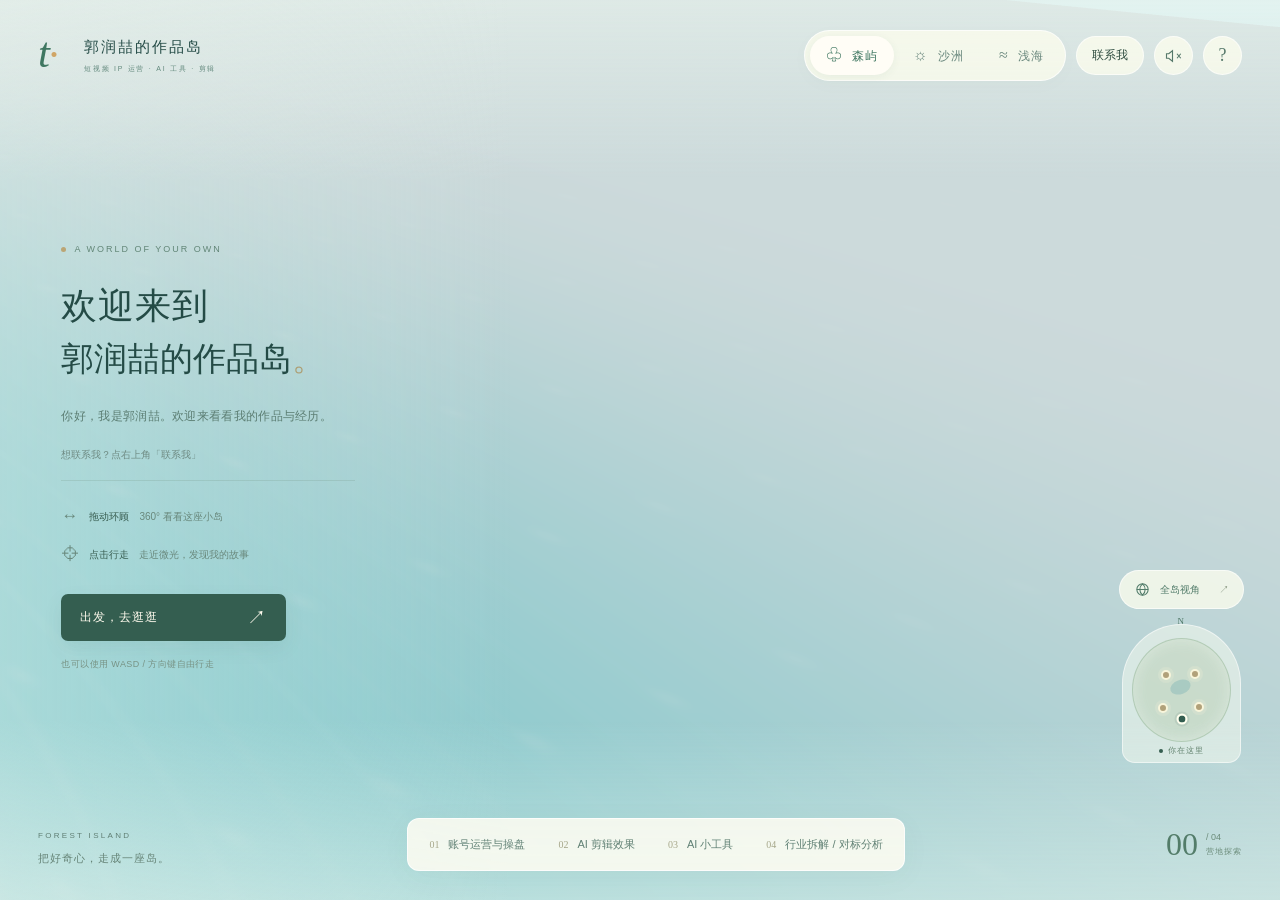
==== commit fcc7ef04: "Add 李守洲 full video; set page title and share description Co-authored-by: leedie210 <leedie210@users." ====
--- a/index.html
+++ b/index.html
@@ -4,12 +4,11 @@
     <meta charset="UTF-8" />
     <meta name="viewport" content="width=device-width,initial-scale=1.0" />
     <meta name="theme-color" content="#d5eef0" />
-    <meta
-      name="description"
-      content="欢迎来到漫游作品集。在森屿、沙洲和浅海自由漫游，发现创作、黑客松、论文与产品实践。"
-    />
-    <title>漫游作品集 · 个人作品集</title>
-    <script type="module" crossorigin src="/assets/index-BE3g9rUD.js"></script>
+    <meta name="description" content="郭润喆 · 短视频 IP 运营 / AI 剪辑 / AI 工具作品集" />
+    <meta property="og:title" content="郭润喆的作品岛" />
+    <meta property="og:description" content="郭润喆 · 短视频 IP 运营 / AI 剪辑 / AI 工具作品集" />
+    <title>郭润喆的作品岛</title>
+    <script type="module" crossorigin src="/assets/index-DAJBY5v2.js"></script>
     <link rel="modulepreload" crossorigin href="/assets/three-DH4T4kaO.js">
     <link rel="stylesheet" crossorigin href="/assets/index-BezTDznB.css">
   </head>
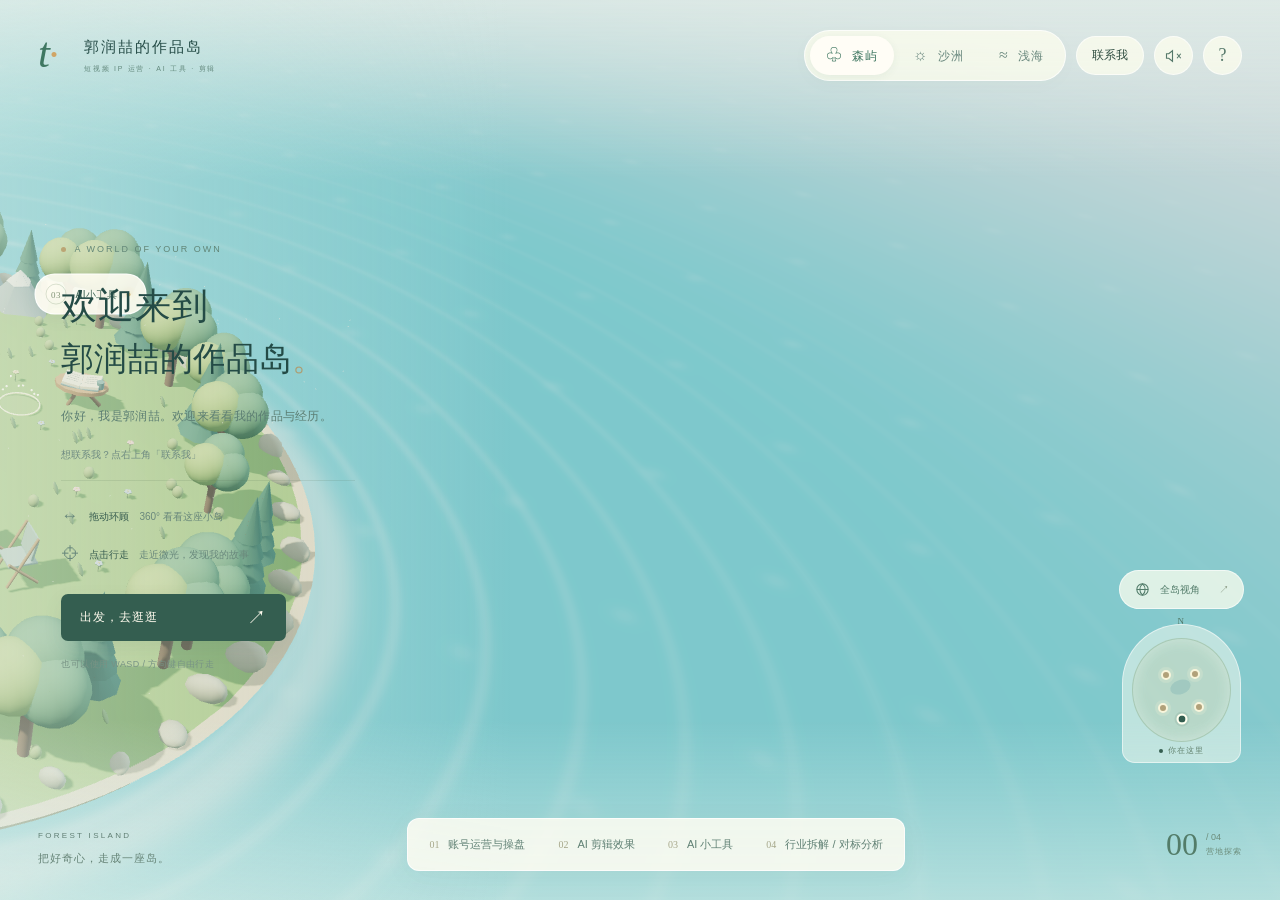
==== commit 44722bad: "Add AI 剪辑工作流 exhibit to AI 小工具 Co-authored-by: leedie210 <leedie210@users.noreply.github.com>" ====
--- a/index.html
+++ b/index.html
@@ -8,7 +8,7 @@
     <meta property="og:title" content="郭润喆的作品岛" />
     <meta property="og:description" content="郭润喆 · 短视频 IP 运营 / AI 剪辑 / AI 工具作品集" />
     <title>郭润喆的作品岛</title>
-    <script type="module" crossorigin src="/assets/index-DAJBY5v2.js"></script>
+    <script type="module" crossorigin src="/assets/index-fw_klvzk.js"></script>
     <link rel="modulepreload" crossorigin href="/assets/three-DH4T4kaO.js">
     <link rel="stylesheet" crossorigin href="/assets/index-BezTDznB.css">
   </head>
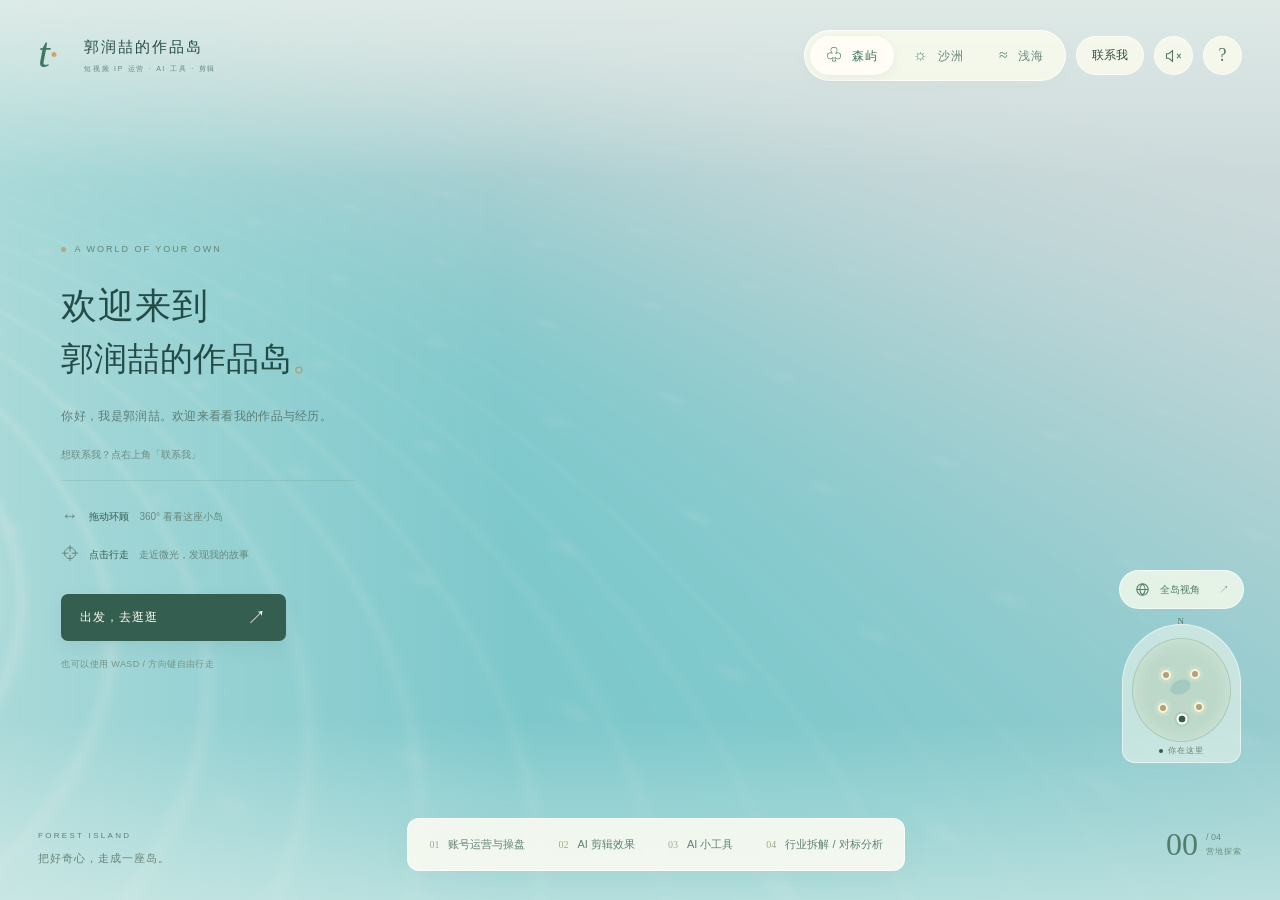
==== commit cb24853f: "Add 此时此刻的刘先生 exhibit to 账号运营与操盘 Co-authored-by: leedie210 <leedie210@users.noreply.github.com>" ====
--- a/index.html
+++ b/index.html
@@ -8,7 +8,7 @@
     <meta property="og:title" content="郭润喆的作品岛" />
     <meta property="og:description" content="郭润喆 · 短视频 IP 运营 / AI 剪辑 / AI 工具作品集" />
     <title>郭润喆的作品岛</title>
-    <script type="module" crossorigin src="/assets/index-fw_klvzk.js"></script>
+    <script type="module" crossorigin src="/assets/index-DM7E_NuL.js"></script>
     <link rel="modulepreload" crossorigin href="/assets/three-DH4T4kaO.js">
     <link rel="stylesheet" crossorigin href="/assets/index-BezTDznB.css">
   </head>
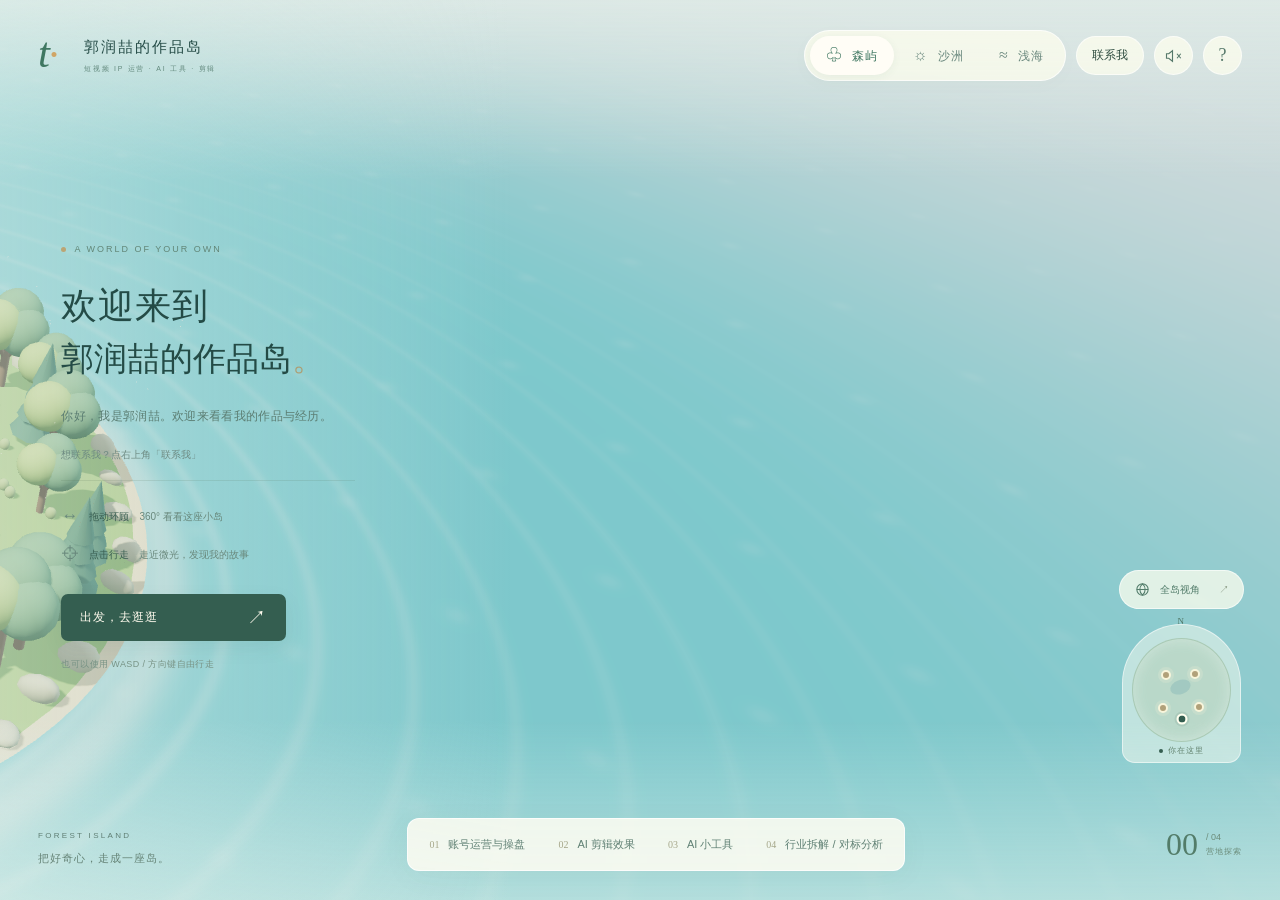
==== commit 0b4afce4: "Add 创作者 Harness diagram to AI 小工具 Show the original creation-and-discussion diagram at full resoluti" ====
--- a/index.html
+++ b/index.html
@@ -8,9 +8,9 @@
     <meta property="og:title" content="郭润喆的作品岛" />
     <meta property="og:description" content="郭润喆 · 短视频 IP 运营 / AI 剪辑 / AI 工具作品集" />
     <title>郭润喆的作品岛</title>
-    <script type="module" crossorigin src="/assets/index-DM7E_NuL.js"></script>
+    <script type="module" crossorigin src="/assets/index-epuPrWdA.js"></script>
     <link rel="modulepreload" crossorigin href="/assets/three-DH4T4kaO.js">
-    <link rel="stylesheet" crossorigin href="/assets/index-BezTDznB.css">
+    <link rel="stylesheet" crossorigin href="/assets/index-BW9vnFJ9.css">
   </head>
   <body data-theme="forest">
     <main id="app">
--- a/assets/index-BW9vnFJ9.css
+++ b/assets/index-BW9vnFJ9.css
@@ -0,0 +1 @@
+:root{font-family:PingFang SC,Microsoft YaHei,sans-serif;color:#244b46;background:#d5eef0;font-synthesis:none;--ink: #244b46;--accent: #3f7761;--paper: #fffdf5;--muted: #6e8a82;--line: #365f4a19}*{box-sizing:border-box}body{margin:0;overflow:hidden}button,a{-webkit-tap-highlight-color:transparent}button{font:inherit;color:inherit;cursor:pointer}button:focus-visible,a:focus-visible{outline:2px solid var(--accent);outline-offset:5px}button:disabled{cursor:wait}button{border:0}#app{height:100svh;width:100%;position:relative;overflow:hidden}#world{position:absolute;top:0;right:0;bottom:0;left:0}#world canvas{display:block;width:100%;height:100%;outline:none;touch-action:none}.edge-light{position:absolute;top:0;right:0;bottom:0;left:0;pointer-events:none;background:linear-gradient(90deg,#e8f2ec68,transparent 40%),linear-gradient(0deg,#e0f1eb8c,transparent 20%,transparent 80%,#edf6ef8c)}.topbar{position:absolute;top:30px;left:38px;right:38px;display:flex;align-items:center;justify-content:space-between;pointer-events:none;z-index:5}.topbar button,.topbar .theme-picker{pointer-events:auto}.brand{display:flex;gap:11px;align-items:center;background:none;padding:0;text-align:left}.brand-mark{font-family:Georgia,serif;font-size:43px;font-style:italic;line-height:.9;letter-spacing:-6px;color:var(--accent);width:35px;height:44px}.brand-mark>span{color:#d0a566;display:inline-block;transform:translate(4px,2px)}.brand-copy{font-size:15px;font-weight:600;letter-spacing:2px}.brand-copy small{display:block;font-size:7px;font-weight:500;letter-spacing:1.75px;margin-top:7px;color:#63897d}.top-controls{display:flex;align-items:center;gap:10px}.theme-picker{display:flex;gap:3px;padding:5px;background:#ffffefb5;border:1px solid #ffffffbd;border-radius:28px;box-shadow:0 4px 20px #34534405}.theme-picker button{padding:9px 16px;border-radius:22px;font-size:12px;letter-spacing:1px;background:transparent;color:#69877d;transition:background .3s,color .3s,box-shadow .3s}.theme-picker button span{font-family:Georgia,serif;font-size:16px;margin-right:5px}.theme-picker button[aria-pressed=true]{color:var(--accent);background:#fffdf6;box-shadow:0 2px 8px #285c4310}.round-button{display:grid;place-items:center;border-radius:50%;background:#ffffefb5;border:1px solid #fff9;width:39px;height:39px;font-family:Georgia,serif;font-size:18px;color:#55786a}.round-button:hover{background:#fffdf5}.welcome{position:absolute;left:4.8%;top:27%;width:355px;z-index:3;transition:opacity .4s,transform .4s}.eyebrow{display:flex;gap:8px;align-items:center;font-size:9px;letter-spacing:2px;font-weight:500;margin:0 0 23px;line-height:1.5;color:#628677}.eyebrow>span{width:5px;height:5px;background:#bba574;border-radius:50%}.welcome h1{font-family:Songti SC,"Noto Serif CJK SC",Georgia,serif;font-size:36px;font-weight:400;letter-spacing:1px;line-height:1.45;margin:0 0 20px}.welcome h1>span{font-size:33px;letter-spacing:0}.title-dot{color:#ad9e73}.welcome-story{font-size:12px;line-height:2.1;color:#5c7e73;letter-spacing:.3px;margin:0 0 25px}.welcome-instructions{border-top:1px solid var(--line);padding-top:12px;width:294px}.welcome-instructions p{display:flex;gap:10px;align-items:center;font-size:10px;line-height:1.7;color:#69887c;margin:9px 0}.welcome-instructions b{font-weight:500;color:#385d50}.instruction-symbol{font-size:17px;width:18px}.primary-button{display:flex;align-items:center;justify-content:space-between;width:225px;background:#345e50;color:#fffbee;padding:14px 19px;border-radius:7px;font-size:12px;letter-spacing:1px;margin-top:25px;box-shadow:0 7px 19px #305a4a15;transition:transform .2s,background .2s}.primary-button:hover{background:#264f43;transform:translateY(-2px)}.primary-button>span{font-size:19px;line-height:1}.channel-link{display:flex;justify-content:space-between;width:225px;background:none;padding:14px 2px 6px;font-family:Georgia,serif;font-size:12px;color:#5c7b6a}.channel-link span{font-size:17px}.welcome-note{font-size:9px;letter-spacing:.4px;color:#789385;margin:17px 0 0}.exploring .welcome{opacity:0;transform:translateY(10px);pointer-events:none}#camp-labels{position:absolute;top:0;right:0;bottom:0;left:0;pointer-events:none;z-index:2}.camp-label{position:absolute;left:0;top:0;pointer-events:auto;display:flex;align-items:center;gap:9px;border-radius:20px;background:#fffdf2e8;padding:9px 15px 9px 10px;color:#426757;box-shadow:0 3px 18px #365c4c12;border:1px solid #ffffffe0;font-size:10px;letter-spacing:.5px;white-space:nowrap;transition:opacity .2s,background .2s}.camp-label>span:first-child{display:grid;place-items:center;font-family:Georgia,serif;font-size:9px;width:21px;height:21px;border:1px solid #91a58550;border-radius:50%;color:#809375}.camp-label>i{width:4px;height:4px;background:#d7bc7c;border-radius:50%;box-shadow:0 0 7px #f5d789}.camp-label:hover,.camp-label.near,.camp-label.hovered{background:#fffff9;box-shadow:0 4px 22px #567b4d25}.camp-label.out-of-view{opacity:0;pointer-events:none}.island-tools{position:absolute;right:36px;bottom:137px;display:flex;flex-direction:column;align-items:center;gap:15px;z-index:3}.overview-button{display:flex;align-items:center;gap:9px;background:#ffffefba;border:1px solid #fff9;border-radius:20px;font-size:10px;padding:10px 14px;color:#527c6a}.overview-button span{margin-left:10px;color:#83927c}.minimap{position:relative;width:119px;height:139px;background:#f8fbef83;border-radius:65px 65px 14px 14px;border:1px solid #fff8;padding:13px 9px 20px}.map-island{position:relative;width:100%;height:100%;border-radius:50%;background:#a9c29b52;border:1px solid #91b49766;box-shadow:inset 0 0 14px #fff5}.map-north{position:absolute;top:-9px;left:calc(50% - 4px);font:9px Georgia,serif;color:#517969}.map-lake{position:absolute;left:38%;top:40%;width:22%;height:14%;border-radius:50%;background:#8ebcb88a;rotate:-20deg}.map-site{position:absolute;translate:-50% -50%;width:10px;height:10px;border:2px solid #f8f5db;background:#b1a17a;border-radius:50%;padding:0;box-shadow:0 0 0 3px #f8f5db30}.map-site:hover{box-shadow:0 0 0 5px #fff7}.map-site.visited{background:#6a8a75}#map-player{position:absolute;width:7px;height:7px;border-radius:50%;background:#345e50;outline:2px solid #ffffef;translate:-50% -50%;box-shadow:0 0 0 4px #345e501a;left:50%;top:78%;pointer-events:none}.map-caption{position:absolute;bottom:6px;left:0;right:0;display:flex;align-items:center;justify-content:center;gap:5px;font-size:8px;color:#62826e;letter-spacing:1px}.map-caption i{width:4px;height:4px;border-radius:50%;background:#345e50}.compass{position:absolute;right:42px;bottom:150px;display:none}.bottom-bar{position:absolute;left:38px;right:38px;bottom:29px;display:flex;align-items:center;justify-content:space-between;z-index:4;pointer-events:none}.bottom-bar>*{pointer-events:auto}.world-caption>span{font-size:8px;letter-spacing:2.3px;color:#607f74}.world-caption p{font-family:Songti SC,serif;font-size:11px;letter-spacing:1px;margin:9px 0 0;color:#678578}.category-nav{display:flex;gap:5px;padding:7px;background:#fffdf3d9;border:1px solid #ffffffc9;border-radius:12px;box-shadow:0 6px 30px #315a4d0b}.category-nav button{display:flex;align-items:center;gap:9px;background:transparent;padding:11px 14px;border-radius:7px;font-size:11px;color:#608074;white-space:nowrap;transition:background .2s}.category-nav button>span{font-family:Georgia,serif;font-size:10px;color:#a6a78a}.category-nav button:hover,.category-nav button.active{background:#e9eee0}.category-nav button.visited>span{color:var(--accent)}.discovery{display:flex;align-items:center;gap:8px;min-width:100px;justify-content:flex-end;color:#537c69}.discovery>span:first-child{font-family:Georgia,serif;font-size:32px;font-weight:400}.discovery>span:last-child{font-size:9px;color:#6c8c7a;line-height:1.8}.discovery small{display:block;font-size:8px;letter-spacing:1px}.walk-status{position:absolute;bottom:103px;left:50%;translate:-50% 0;font-size:10px;letter-spacing:1px;color:#527c6b;pointer-events:none;padding:7px 13px;border-radius:20px;background:#f7f8ed73;transition:opacity .3s}.work-panel{position:absolute;top:110px;right:35px;bottom:115px;width:333px;background:#fffcf3f5;border:1px solid #fff;border-radius:17px;box-shadow:0 14px 55px #264e411a;z-index:6;overflow:auto;scrollbar-width:thin;scrollbar-color:#c2ceb9 transparent;animation:slideIn .35s ease-out}.close-button{position:absolute;top:13px;right:14px;display:grid;place-items:center;width:27px;height:27px;border-radius:50%;font-size:21px;font-weight:300;background:#fff7;color:#7c8b78;z-index:2}.close-button:hover{background:#e7ecdc}.panel-scene{height:153px;position:relative;background:linear-gradient(145deg,#e6ecda,#f5ecd8);color:#9b997a;border-radius:16px 16px 0 0;padding:18px 22px}.panel-scene>span{position:absolute;left:22px;top:20px;font:italic 32px Georgia,serif;opacity:.45}.panel-scene svg{position:absolute;left:65px;top:7px;width:220px;height:110px}.panel-scene>p{position:absolute;bottom:10px;left:22px;font-size:7px;letter-spacing:2px;color:#818e74}.panel-body{padding:23px 25px 21px}.panel-body .eyebrow{font-size:8px;margin-bottom:11px}.panel-body h2{font-family:Songti SC,serif;font-size:28px;font-weight:400;letter-spacing:2px;margin:0 0 16px}.work-intro{font-family:Songti SC,serif;font-size:13px;line-height:1.9;color:#536f61;margin:0 0 13px}#work-description{font-size:10px;line-height:1.9;color:#7a8b7b;margin:0 0 21px}.section-row{display:flex;gap:14px;padding:13px 0;border-top:1px solid #6c7b6217}.section-row>span{font:italic 14px Georgia,serif;color:#a5ad90;line-height:1.7}.section-row h3{font-size:11px;font-weight:500;letter-spacing:1px;margin:0 0 5px}.section-row p{font-size:10px;line-height:1.6;color:#88917f;margin:0}.pending-note{display:flex;gap:9px;align-items:flex-start;margin-top:15px;padding:11px 12px;background:#e8eddf80;border-radius:7px;color:#819079}.pending-note>span{width:5px;height:5px;border-radius:50%;background:#a6b08e;margin-top:5px;flex-shrink:0}.pending-note p{margin:0;font-size:10px;line-height:1.7}.pending-note small{display:block;font-size:8px;color:#9aa18f}.continue-button{display:flex;justify-content:space-between;width:100%;padding:15px 0 0;background:none;color:#557b65;font-size:11px}.panel-open .island-tools{opacity:0;pointer-events:none}.panel-open .camp-label{opacity:.6}.touch-pad{display:none}#toast{position:absolute;left:50%;top:106px;translate:-50% 0;background:#fffdf2f2;border:1px solid #fffffff0;color:#50705d;border-radius:9px;padding:11px 18px;box-shadow:0 7px 25px #46695810;font-size:11px;z-index:20;text-align:center;max-width:90vw}#loading{position:absolute;top:0;right:0;bottom:0;left:0;background:#e1efeb;z-index:30;display:flex;align-items:center;justify-content:center;flex-direction:column;transition:opacity .7s;pointer-events:none}.loading-island{font-size:45px;color:#779c7d;animation:turn 8s linear infinite}#loading p{font:16px Songti SC,serif;letter-spacing:2px;margin:25px 0 13px}#loading>span{font-size:7px;letter-spacing:2px;color:#8da391}#loading.loaded{opacity:0}dialog{border:1px solid #fff;border-radius:18px;background:#fcfbf2;color:var(--ink);width:min(450px,calc(100vw - 36px));padding:35px;box-shadow:0 25px 100px #183f3b28;max-height:85svh;overflow:auto}dialog::backdrop{background:#294c4b55;-webkit-backdrop-filter:blur(5px);backdrop-filter:blur(5px)}dialog h2{font-family:Songti SC,serif;font-size:27px;font-weight:400;letter-spacing:2px;margin:0 0 20px}.help-intro{font-size:12px;line-height:1.9;color:#7a8c78}dialog dl{margin:22px 0}dialog dl>div{padding:12px 0;border-top:1px solid var(--line)}dialog dt{font-size:12px;letter-spacing:1px;margin-bottom:6px}dialog dd{font-size:11px;line-height:1.8;margin:0;color:#7d8d78}.help-foot{font-size:10px;line-height:1.8;color:#93a088}dialog .primary-button{width:100%;justify-content:center}#fallback{position:absolute;top:120px;left:50%;translate:-50% 0;width:min(350px,85vw);background:#fffdf4;padding:25px;border-radius:15px;font-size:12px;line-height:1.8;z-index:3}#fallback h2{font-size:17px}[hidden]{display:none!important}body[data-theme=desert]{--accent: #a47348;--ink: #715b46;--muted: #99836b;--line: #937c601c}body[data-theme=ocean]{--accent: #587ba1;--ink: #435a78;--muted: #8291a8;--line: #526a921a}body[data-theme=desert] .edge-light{background:linear-gradient(90deg,#f9edda77,transparent 40%),linear-gradient(0deg,#e6ebe780,transparent 22%,transparent 80%,#fbefdf88)}body[data-theme=ocean] .edge-light{background:linear-gradient(90deg,#e9edf877,transparent 40%),linear-gradient(0deg,#dce9f780,transparent 22%,transparent 80%,#edf3fa88)}body[data-theme=desert] .primary-button{background:#98724d}body[data-theme=ocean] .primary-button{background:#5e7e9f}body[data-theme=desert] .panel-scene{background:linear-gradient(145deg,#ecddc2,#f6ead8);color:#b09c7f}body[data-theme=ocean] .panel-scene{background:linear-gradient(145deg,#dce5ed,#e5ddea);color:#92a1b5}@keyframes slideIn{0%{opacity:0;translate:12px 0}to{opacity:1;translate:0 0}}@keyframes turn{to{rotate:360deg}}@media(min-width:1650px){.welcome{left:6%;top:29%}.welcome h1{font-size:42px}.welcome h1>span{font-size:37px}.work-panel{width:365px}.panel-body{padding:28px}.welcome-story{font-size:13px}}@media(max-width:1100px){.topbar{left:24px;right:24px;top:23px}.welcome{left:30px;width:300px;top:25%}.welcome h1{font-size:31px}.welcome h1>span{font-size:29px}.world-caption{display:none}.bottom-bar{left:24px;right:24px;gap:20px}.category-nav{margin:auto}.category-nav button{padding:11px}.island-tools{right:22px}.work-panel{right:22px;width:310px}.discovery{min-width:65px}.brand-copy small{font-size:6px}.camp-label{padding:7px 10px;font-size:9px;gap:6px}}@media(max-width:700px){.topbar{top:19px;left:19px;right:16px;align-items:flex-start}.brand-mark{font-size:36px;width:28px}.brand{gap:7px}.brand-copy{font-size:13px;letter-spacing:1px;padding-top:4px}.brand-copy small{font-size:5px;letter-spacing:1px}.top-controls{gap:7px;flex-wrap:wrap;justify-content:flex-end;max-width:205px}.theme-picker{padding:3px;gap:1px}.theme-picker button{padding:6px 10px;font-size:10px;letter-spacing:0}.theme-picker button span{font-size:13px;margin-right:3px}.round-button{width:30px;height:30px;font-size:15px}.top-controls>.round-button{margin-top:0}.welcome{left:22px;top:auto;bottom:110px;width:calc(100% - 44px);padding:23px;background:#fffdf2e8;border:1px solid #fff;border-radius:15px;box-shadow:0 10px 40px #315a4d12}.welcome .eyebrow{font-size:7px;margin-bottom:11px;letter-spacing:1.6px}.welcome h1{font-size:25px;line-height:1.35;margin-bottom:12px}.welcome h1>span{font-size:25px}.welcome-story{font-size:10px;line-height:1.9;margin-bottom:14px}.welcome-instructions{width:100%;padding-top:5px}.welcome-instructions p{font-size:9px;margin:6px 0}.welcome .primary-button{width:100%;margin-top:17px;padding:11px 16px}.channel-link{width:100%;font-size:10px;padding:10px 0 0}.welcome-note{display:none}.welcome-instructions .instruction-symbol{font-size:15px}.bottom-bar{left:12px;right:12px;bottom:15px;display:block}.category-nav{padding:5px;gap:2px;border-radius:11px;justify-content:space-between}.category-nav button{flex-direction:column;gap:5px;padding:8px;font-size:9px}.category-nav button>span{font-size:9px}.discovery{display:none}.island-tools{right:15px;bottom:126px;gap:10px}.overview-button{font-size:9px;padding:8px 10px;gap:6px}.overview-button span{display:none}.minimap{width:82px;height:94px;padding:10px 7px 17px;border-radius:45px 45px 10px 10px}.map-caption{font-size:6px;bottom:4px}.map-site{width:8px;height:8px;border-width:1.5px}#map-player{width:5px;height:5px;outline-width:1.5px}.map-north{font-size:7px;top:-6px}.walk-status{bottom:94px;font-size:8px;padding:6px 10px;white-space:nowrap;max-width:95vw}.work-panel{left:14px;right:14px;top:auto;bottom:90px;width:auto;max-height:51svh;border-radius:14px}.panel-scene{height:95px}.panel-scene svg{height:80px;width:150px;top:-1px;left:auto;right:34px}.panel-scene>span{font-size:26px;top:16px}.panel-scene>p{bottom:5px;font-size:6px}.panel-body{padding:17px 21px}.panel-body h2{font-size:24px;margin-bottom:10px}.panel-body .eyebrow{font-size:7px;margin-bottom:7px}.work-intro{font-size:12px;margin-bottom:9px}#work-description{font-size:10px;margin-bottom:15px}.section-row{padding:10px 0}.pending-note{margin-top:10px}.camp-label{font-size:8px;gap:4px;padding:6px 8px}.camp-label>span:first-child{width:17px;height:17px;font-size:8px}.camp-label>i{width:3px;height:3px}.touch-pad{position:absolute;display:grid;grid-template:repeat(3,31px) / repeat(3,31px);left:16px;bottom:132px;z-index:4;gap:3px;opacity:0;pointer-events:none}.exploring .touch-pad{opacity:1;pointer-events:auto}.touch-pad button{background:#fffdf0b5;color:#597c65;border:1px solid #fff9;border-radius:9px;font-size:14px;touch-action:none;-webkit-user-select:none;user-select:none}.touch-pad button:active{background:#d9e5cd}.touch-pad button:first-child{grid-area:1/2}.touch-pad button:nth-child(2){grid-area:2/1}.touch-pad>span{grid-area:2/2;display:grid;place-items:center;font-size:12px;color:#6b8d70}.touch-pad button:nth-child(4){grid-area:2/3}.touch-pad button:last-child{grid-area:3/2}.panel-open .touch-pad{opacity:0;pointer-events:none}#toast{top:105px;font-size:10px;width:max-content;max-width:calc(100vw - 32px)}dialog{padding:27px}dialog h2{font-size:24px}.help-intro{font-size:11px}}@media(max-height:700px)and (min-width:701px){.welcome{top:20%}.welcome h1{font-size:29px;margin-bottom:10px}.welcome h1>span{font-size:27px}.welcome .eyebrow{margin-bottom:12px}.welcome-story{margin-bottom:14px}.welcome .primary-button{margin-top:14px}.welcome-note{display:none}.work-panel{top:88px;bottom:100px}.panel-scene{height:110px}.panel-scene svg{height:88px}.island-tools{bottom:112px}}@media(prefers-reduced-motion:reduce){*,*:before,*:after{animation:none!important;transition:none!important}}body:not(.exploring) .walk-status{display:none}@media(max-width:700px){body:not(.exploring) .island-tools{display:none}.touch-pad{visibility:hidden}.exploring .touch-pad{visibility:visible}.panel-open .touch-pad{visibility:hidden}}@media(min-width:701px)and (max-width:1100px){.welcome{background:#fffdf2ed;border:1px solid #fff9;border-radius:15px;padding:22px;width:326px;left:24px;top:20%;box-shadow:0 8px 30px #315a4d0b}.welcome-instructions{width:100%}.welcome h1,.welcome h1>span{font-size:27px}.welcome .eyebrow{font-size:8px}.welcome .primary-button{margin-top:17px}}.contact-button{height:39px;flex-shrink:0;padding:0 15px;border:1px solid #fff9;border-radius:24px;background:#ffffefb5;color:var(--ink);font-size:12px;white-space:nowrap}.contact-button:hover{background:#fffdf5}.welcome-contact-hint{font-size:10px;color:var(--muted);margin:-8px 0 16px;line-height:1.8}#contact-dialog{width:min(380px,calc(100vw - 32px));box-sizing:border-box;background:var(--paper);color:var(--ink)}#contact-identity{color:var(--muted);line-height:1.8}#contact-phone,.contact-wechat-row{font-size:14px;line-height:1.8}.contact-wechat-row{display:flex;align-items:center;gap:12px}#contact-wechat{-webkit-user-select:all;user-select:all;overflow-wrap:anywhere;min-width:0}#copy-wechat{flex-shrink:0;padding:5px 10px;border-radius:14px;background:#ffffefb5;border:1px solid #55786a33;color:var(--ink);font-size:12px}@media(max-width:700px){.top-controls{display:grid;grid-template-columns:auto 30px 30px;justify-items:end;gap:7px;flex-shrink:0}.top-controls .theme-picker{grid-column:1 / -1}.contact-button{height:30px;padding:0 12px;font-size:11px}.welcome-contact-hint{margin:-4px 0 10px}}body{--paper: #fcfaf1;--paper-deep: #e9eddd;--ink: #304e41;--line: #536e5324;--soft: #718274;--stamp: #597c56;--glow: #d7e8be}body[data-theme=desert]{--paper: #fff5e8;--paper-deep: #f0dfc3;--ink: #684b36;--line: #9873452b;--soft: #92775f;--stamp: #b07b44;--glow: #efd2a0}body[data-theme=ocean]{--paper: #f3fbff;--paper-deep: #d8eaf1;--ink: #35536b;--line: #557d9b28;--soft: #6b879c;--stamp: #507ea1;--glow: #b5ddea}.work-panel{width:min(590px,47vw);top:96px;bottom:105px;background:var(--paper);border:1px solid #ffffffb3;color:var(--ink);box-shadow:0 24px 75px #19372e24;border-radius:20px;scroll-padding:20px}.work-panel .close-button{position:sticky;float:right;top:14px;margin:14px 15px -45px 0;background:var(--paper);color:var(--ink);width:32px;height:32px;z-index:5;box-shadow:0 2px 15px #0001}.work-panel .panel-scene{height:88px;border-radius:20px 20px 0 0;background-color:var(--paper-deep);background-image:repeating-radial-gradient(ellipse at 65% 160%,transparent 0 13px,#69865912 14px 15px,transparent 16px 26px);color:var(--stamp);overflow:hidden}.work-panel .panel-scene svg{height:85px;width:170px;left:auto;right:70px;top:0;opacity:.65}.work-panel .panel-scene>span{top:12px;font-size:34px}.work-panel .panel-scene>p{bottom:10px;font-size:8px;color:var(--ink)}body[data-theme=desert] .work-panel .panel-scene{background:radial-gradient(ellipse at 30% 150%,#c9975c66 0 40%,transparent 40%),radial-gradient(ellipse at 80% 120%,#e6be8a99 0 50%,transparent 50%),var(--paper-deep)}body[data-theme=ocean] .work-panel .panel-scene{background:repeating-radial-gradient(ellipse at 10% -130%,transparent 0 18px,#6b9cb31c 19px 20px,transparent 21px 30px),var(--paper-deep)}.work-panel .panel-body{padding:24px 28px}.work-panel .panel-body h2{font-size:29px;letter-spacing:1px;margin-bottom:8px;color:var(--ink)}.work-panel .work-intro{font-size:13px;margin-bottom:3px;color:var(--ink)}.work-panel #work-description{font-size:11px;color:var(--soft);margin-bottom:20px}.work-panel .panel-body .eyebrow{color:var(--stamp)}.work-panel h3{font-size:18px;font-weight:600;line-height:1.55;margin:8px 0 12px}.work-panel p{line-height:1.85}.work-panel a{text-decoration:none;color:var(--ink)}.ex-metrics{display:grid;grid-template-columns:1fr 1fr;gap:12px;margin:16px 0}.ex-metrics>div{border-left:2px solid var(--stamp);padding-left:13px;display:flex;flex-direction:column;gap:5px}.ex-metrics strong{font:30px Georgia,Songti SC,serif;letter-spacing:-1px}.ex-metrics span{font-size:10px;color:var(--soft)}.account-links{display:flex;gap:8px;margin:21px 0 25px}.account-links a{border:1px solid var(--line);border-radius:30px;padding:8px 15px;font-size:11px;transition:background .2s}.account-links a:hover,.choice-strip button:hover{background:var(--paper-deep)}.ex-kicker{font-size:9px;letter-spacing:1.6px;display:flex;justify-content:space-between;gap:8px;color:var(--soft);margin:22px 0 12px}.ex-kicker>span{letter-spacing:0;font-size:10px}.choice-strip{display:flex;padding:4px;border:1px solid var(--line);border-radius:11px;gap:3px;margin:12px 0 17px}.choice-strip button{flex:1;font-size:11px;color:var(--soft);padding:10px 5px;border-radius:8px;transition:background .2s}.choice-strip button[aria-pressed=true]{background:var(--ink);color:var(--paper);box-shadow:0 3px 8px #0001}.screening{display:grid;grid-template-columns:43% 1fr;gap:22px;align-items:center}.evidence{position:relative;overflow:hidden;border-radius:12px;display:block;width:100%;background:var(--paper-deep)}.evidence img{display:block;width:100%;height:100%;object-fit:cover;transition:transform .5s}.evidence video{object-fit:contain}.evidence:hover img{transform:scale(1.035)}.poster{aspect-ratio:3/4.7;transform:rotate(-1.5deg);box-shadow:0 7px 20px #1d302322}.poster img{object-fit:contain}.zoom-hint{position:absolute;bottom:8px;right:8px;background:#fffdf1e8;color:#324d41;padding:5px 8px;font-size:9px;border-radius:20px;opacity:0;transition:opacity .2s}.evidence:hover .zoom-hint,.evidence:focus-visible .zoom-hint,.evidence[data-photo-view=original] .zoom-hint{opacity:1}.tiny-label{font-size:9px;letter-spacing:1px;color:var(--soft);display:block;line-height:1.8}.work-panel .screening-copy h3{font-family:Songti SC,serif;font-size:22px;font-weight:500}.work-stat{margin-top:22px;color:var(--stamp);display:flex;align-items:baseline;gap:5px}.work-stat strong{font:30px Georgia,Songti SC,serif}.work-stat span{font-size:10px}.screening-copy small,.award-card small{font-size:9px;color:var(--soft);line-height:1.6}.action-link{display:inline-flex;align-items:center;gap:15px;font-size:11px;border-bottom:1px solid var(--stamp);padding:8px 0;margin-top:12px}.screening-copy .action-link{display:flex;width:max-content}.field-fold{border-top:1px dashed var(--line);padding:14px 0;font-size:12px;margin-top:12px}.field-fold summary{cursor:pointer;list-style:none;display:flex;justify-content:space-between;font-weight:500}.field-fold[open] summary span{transform:rotate(45deg)}.field-fold p{font-size:12px;color:var(--ink);margin:13px 0 5px}.field-fold small{font-size:10px;color:var(--soft);line-height:1.8}.field-fold ol{padding-left:20px;line-height:2.1;font-size:11px}.medal-shelf{display:grid;grid-template-columns:repeat(4,1fr);gap:7px;margin:20px 0 23px}.medal-shelf button{font-size:10px;display:flex;flex-direction:column;align-items:center;gap:12px;color:var(--soft);padding:10px 0;border-radius:12px}.medal{font:italic 26px Georgia,serif;display:grid;place-items:center;width:58px;height:58px;border:1px solid var(--stamp);outline:1px dashed var(--line);outline-offset:-6px;border-radius:50%;position:relative;transition:transform .3s,background .3s;color:var(--stamp)}.medal:after{content:"✦";font-size:12px;position:absolute;bottom:-8px;background:var(--paper);padding:0 3px}.medal-shelf button[aria-pressed=true]{color:var(--ink);background:var(--paper-deep)}.medal-shelf button[aria-pressed=true] .medal{background:var(--stamp);color:var(--paper);transform:rotate(-7deg)}.award-heading{display:flex;gap:15px;align-items:center;justify-content:space-between;margin-bottom:12px}.award-heading strong{font-family:Songti SC,serif;font-size:23px;color:var(--stamp);white-space:nowrap}.award-heading h3{margin-bottom:0}.award-photo{height:270px}.award-photo img{object-fit:contain}.photo-caption{font-family:Songti SC,serif;font-size:14px;margin-bottom:4px}.source-note{font-size:9px;color:var(--soft);margin-top:20px}.journal-cover{display:flex;gap:20px;border-top:1px solid var(--line);border-bottom:1px solid var(--line);padding:22px 0;margin:18px 0;align-items:center}.journal-no{font:70px Georgia,serif;color:var(--stamp);line-height:1}.journal-no small{display:block;font:8px sans-serif;letter-spacing:2px;margin-top:10px}.work-panel .journal-cover h3{font-family:Songti SC,serif;font-size:19px;font-weight:500;margin-bottom:6px}.journal-cover p{font-size:10px;color:var(--soft);margin:0}.research-leaf{position:relative;min-height:215px;background:linear-gradient(135deg,var(--paper-deep),var(--paper));padding:27px 24px;border-radius:4px 24px 24px 4px;border-left:3px solid var(--stamp);overflow:hidden}.research-symbol{position:absolute;right:15px;bottom:0;font:140px Georgia;opacity:.07}.research-leaf h3{font-family:Songti SC,serif;font-size:22px;font-weight:400;position:relative}.research-leaf p{font-size:13px;max-width:95%;position:relative}.paper-links{display:flex;align-items:center;flex-wrap:wrap;gap:18px;font-size:11px}.text-link{font-size:11px;color:var(--ink)}.career-fold{border:1px solid var(--line);border-radius:12px;padding:14px;margin-bottom:24px}.career-fold summary{display:flex;gap:12px;align-items:center;cursor:pointer;list-style:none}.career-fold summary>span:last-child{margin-left:auto}.company-mark{width:36px;height:36px;display:grid;place-items:center;background:var(--paper-deep);color:var(--stamp);border-radius:10px;font:italic 24px Georgia}.career-fold b{font-size:13px;font-weight:500}.career-fold small{display:block;font-size:9px;color:var(--soft);margin-top:4px}.career-timeline{padding:10px 8px 0 16px}.career-timeline article{border-left:1px solid var(--line);padding:5px 0 5px 15px}.career-timeline h4{font-size:12px;margin:8px 0}.career-timeline p{font-size:11px;color:var(--soft)}.project-cover{background:var(--paper-deep);border-radius:12px;padding:21px 24px;position:relative;overflow:hidden}.project-icon{font:110px Georgia;position:absolute;right:13px;top:-5px;opacity:.12}.project-cover h3{font-family:Songti SC,serif;font-size:25px;font-weight:400;margin:8px 0 0}.project-cover>p{font-size:11px;color:var(--soft);margin:4px 0 20px}.project-cover .ex-metrics{margin-bottom:0}.project-cover .ex-metrics strong{font-size:24px}.step-path{display:flex;gap:8px;margin:25px 0 17px;position:relative}.step-path:before{content:"";position:absolute;top:15px;left:10%;right:10%;height:1px;background:var(--line)}.step-path button{position:relative;flex:1;display:flex;flex-direction:column;align-items:center;gap:8px;font-size:10px;color:var(--soft)}.step-path b{border:1px solid var(--line);border-radius:50%;width:30px;height:30px;display:grid;place-items:center;background:var(--paper);font:12px Georgia}.step-path button[aria-pressed=true]{color:var(--ink)}.step-path button[aria-pressed=true] b{background:var(--stamp);color:var(--paper)}.case-step{min-height:150px;border-left:2px solid var(--stamp);padding:8px 0 8px 17px}.case-step h3{font-size:17px;margin:7px 0}.case-step p{font-size:12px;margin:0;color:var(--ink)}.case-footer{display:flex;justify-content:space-between;gap:10px;align-items:center;margin:15px 0;font-size:9px;color:var(--soft)}.case-footer button{color:var(--stamp);font-size:11px;padding:6px 0}.trail-complete{color:var(--stamp)}.conversation-card{margin-top:25px;padding:20px 22px;background:var(--paper-deep);border-radius:12px}.conversation-card b{font-family:Songti SC,serif;font-size:18px;font-weight:500}.conversation-card p{font-size:11px;color:var(--soft);margin:7px 0 0}.work-panel .continue-button{color:var(--ink);margin-top:20px;border-color:var(--line)}#evidence-dialog{border:1px solid #fff7;background:var(--paper);color:var(--ink);border-radius:15px;padding:20px;max-width:min(900px,92vw);max-height:92svh;overflow:auto}#evidence-dialog::backdrop{background:#173633bb;-webkit-backdrop-filter:blur(7px);backdrop-filter:blur(7px)}#evidence-dialog img{max-width:100%;max-height:78svh;object-fit:contain;display:block;margin:auto}#evidence-dialog.original-size{width:min(96vw,1200px);max-width:96vw;max-height:92svh;overflow:auto;touch-action:pan-x pan-y;-webkit-overflow-scrolling:touch}#evidence-dialog.original-size img{width:auto;height:auto;max-width:none;max-height:none;object-fit:none}#evidence-dialog.original-size #close-evidence{position:fixed;top:18px;right:18px}#evidence-dialog p{font-size:12px;text-align:center}#close-evidence{position:sticky;top:0;float:right;width:35px;height:35px;border-radius:50%;background:var(--paper);color:var(--ink);font-size:25px;z-index:1}.story-enter{animation:exEnter .3s ease-out}@keyframes exEnter{0%{opacity:.35;transform:translateY(6px)}to{opacity:1;transform:translateY(0)}}@media(max-width:1100px)and (min-width:701px){.work-panel{width:490px;max-width:57vw;right:20px}}@media(max-width:700px){.work-panel{top:auto;bottom:88px;width:calc(100% - 24px);right:12px;max-height:68svh;border-radius:20px}.work-panel .panel-scene{height:65px}.work-panel .panel-scene>span{font-size:25px;top:7px}.work-panel .panel-scene>p{font-size:7px;bottom:8px}.work-panel .panel-scene svg{height:60px;right:60px;top:0}.work-panel .panel-body{padding:20px}.work-panel .panel-body h2{font-size:25px}.work-panel .work-intro{font-size:12px}.work-panel #work-description{font-size:10px}.ex-metrics strong{font-size:27px}.ex-kicker{letter-spacing:1px;font-size:8px}.ex-kicker>span{font-size:9px}.screening{gap:16px;grid-template-columns:43% 1fr}.work-panel .screening-copy h3{font-size:18px}.work-stat strong{font-size:25px}.work-stat{margin-top:10px}.medal{width:48px;height:48px;font-size:23px}.medal-shelf button{font-size:9px}.award-heading strong{font-size:21px}.award-photo{height:230px}.journal-no{font-size:50px}.journal-cover{gap:13px}.work-panel .journal-cover h3{font-size:16px}.project-cover{padding:18px}.project-cover .ex-metrics strong{font-size:21px}.research-leaf{padding:22px 18px;min-height:210px}.research-leaf h3{font-size:20px}.case-footer{align-items:flex-start}}@media(prefers-reduced-motion:reduce){.story-enter{animation:none}.evidence img,.medal{transition:none}}.work-panel .panel-scene{height:64px}.work-panel .panel-scene svg{height:62px;right:60px}.work-panel .panel-scene>span{top:8px;font-size:27px}.work-panel .panel-body{padding-top:18px}.work-panel #work-description{display:none}.ex-metrics{margin:14px 0}.account-links{margin:15px 0 18px}.ex-kicker{margin-top:16px}.poster{height:260px;aspect-ratio:auto}@media(max-width:700px){.poster{height:228px}.work-panel .panel-scene{height:57px}.work-panel .panel-scene svg{height:54px}}@media(min-width:701px)and (max-height:780px){.welcome-note{display:none}}.choice-strip button,.medal-shelf button,.step-path button,.text-link,.case-footer button{background:transparent}.account-links{flex-wrap:wrap}.project-contact-links{display:flex;flex-wrap:wrap;gap:8px 24px}.text-only{display:block;padding:24px;background:var(--paper-deep);border-radius:15px;min-height:220px}.screening-copy>p{font-size:12px;color:var(--soft)}.choice-strip{flex-wrap:wrap}.choice-strip button{min-width:80px;overflow-wrap:anywhere}.medal-shelf{grid-template-columns:repeat(auto-fit,minmax(75px,1fr))}.step-path button{line-height:1.8;overflow-wrap:anywhere}.account-links:empty{display:none}.brand-copy{max-width:240px;overflow-wrap:anywhere}#camp-total{font-weight:inherit}@media(max-width:700px){.brand-copy{max-width:135px}.screening-copy .ex-metrics{display:block}.screening-copy .ex-metrics>div{margin:10px 0}}.project-cover.has-media,.journal-cover.has-media{display:grid;grid-template-columns:minmax(0,42fr) minmax(0,58fr);gap:32px;align-items:center}.work-panel .project-cover.has-media h3{font-size:21px}.project-cover.has-media .cover-copy p{font-size:10px}.work-panel .journal-cover.has-media h3{font-size:17px}.journal-cover.has-media p{font-size:9px}.evidence.cover-photo{display:block;box-sizing:border-box;width:100%;height:auto;margin:0;border:3px solid var(--ink);border-radius:14px;padding:6px;background:var(--paper);box-shadow:0 6px 18px #00000014;overflow:hidden;cursor:pointer}.evidence.cover-photo img{display:block;width:100%;height:auto;border-radius:8px;transition:transform .3s ease}.evidence.cover-photo:hover,.evidence.cover-photo:focus-visible{border-color:var(--ink)}.evidence.cover-photo:hover img,.evidence.cover-photo:focus-visible img{transform:scale(1.02)}video.poster{aspect-ratio:auto;max-width:100%;max-height:min(480px,56svh);width:auto;height:auto;object-fit:contain;background:var(--paper-deep);justify-self:center}@media(max-width:719px){.project-cover.has-media,.journal-cover.has-media{grid-template-columns:1fr;gap:16px}}@media(prefers-reduced-motion:reduce){.evidence.cover-photo img{transition:none}.evidence.cover-photo:hover img,.evidence.cover-photo:focus-visible img{transform:none}}
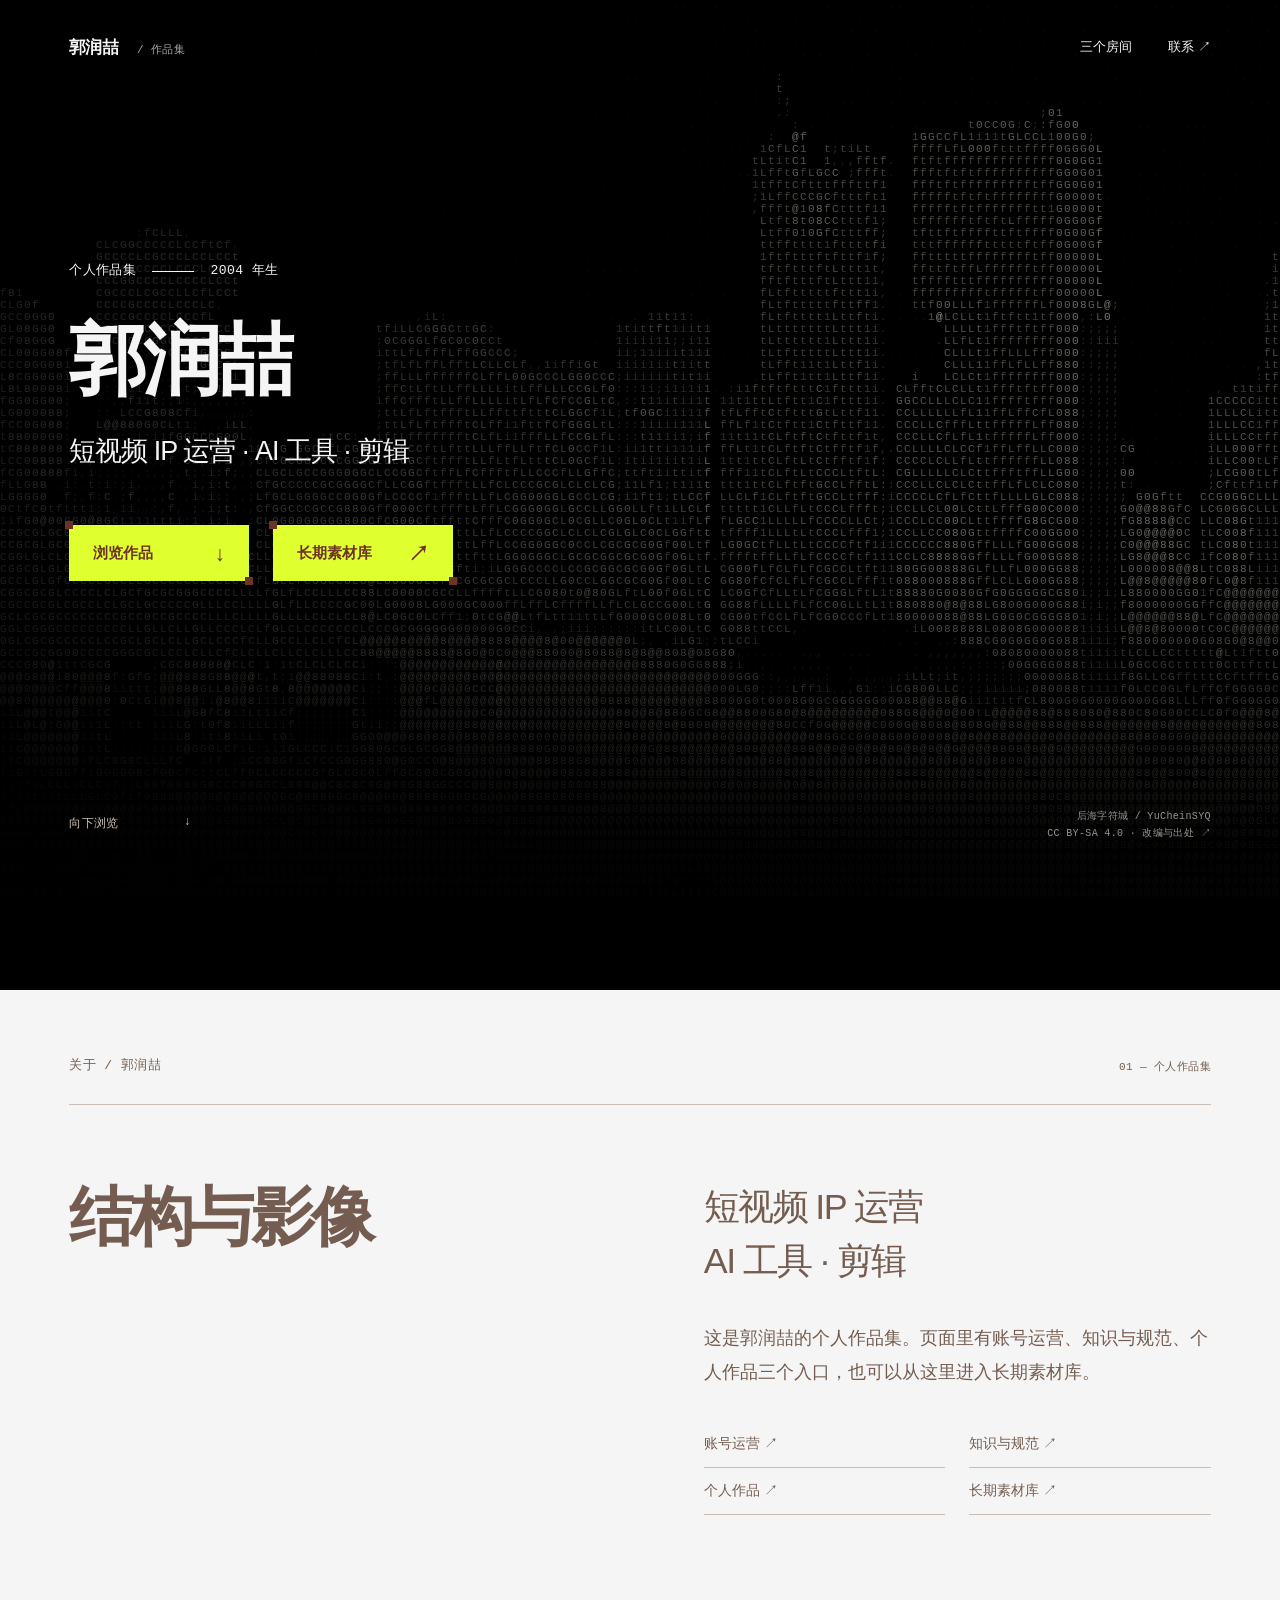
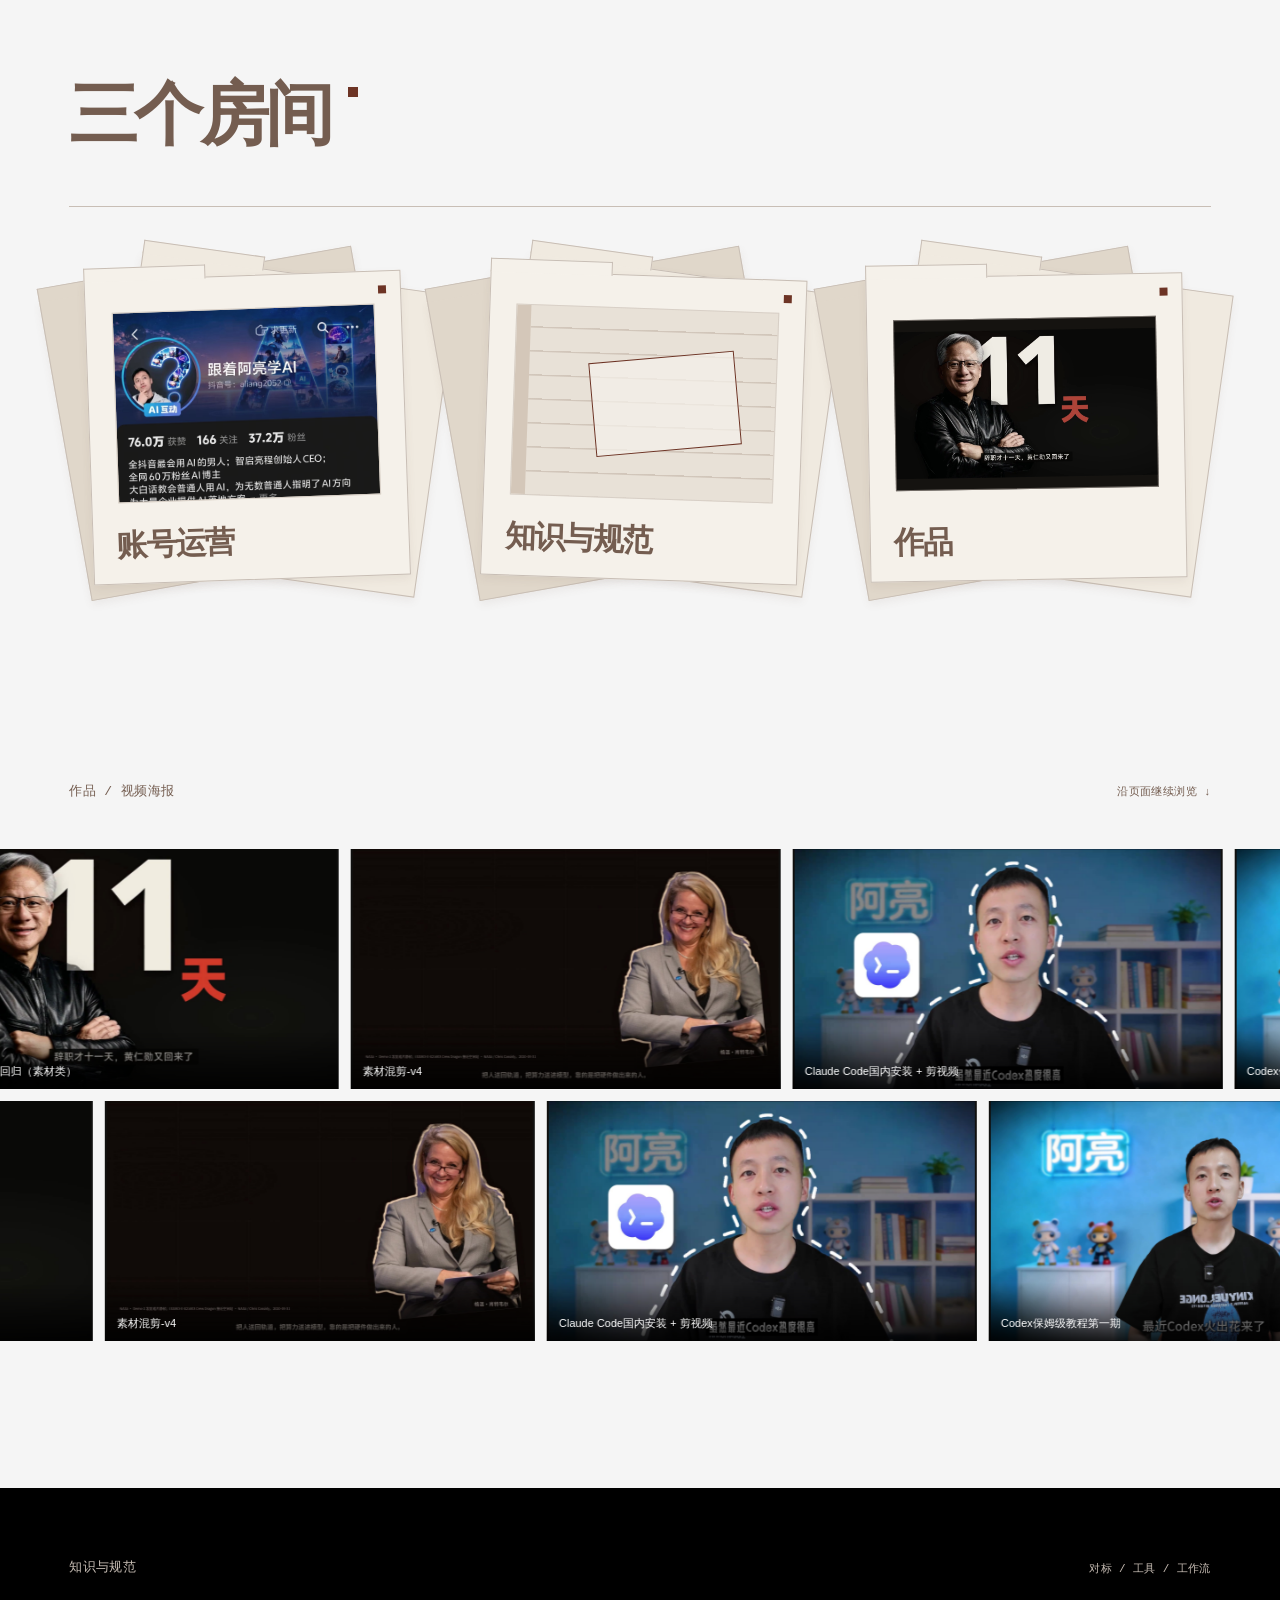
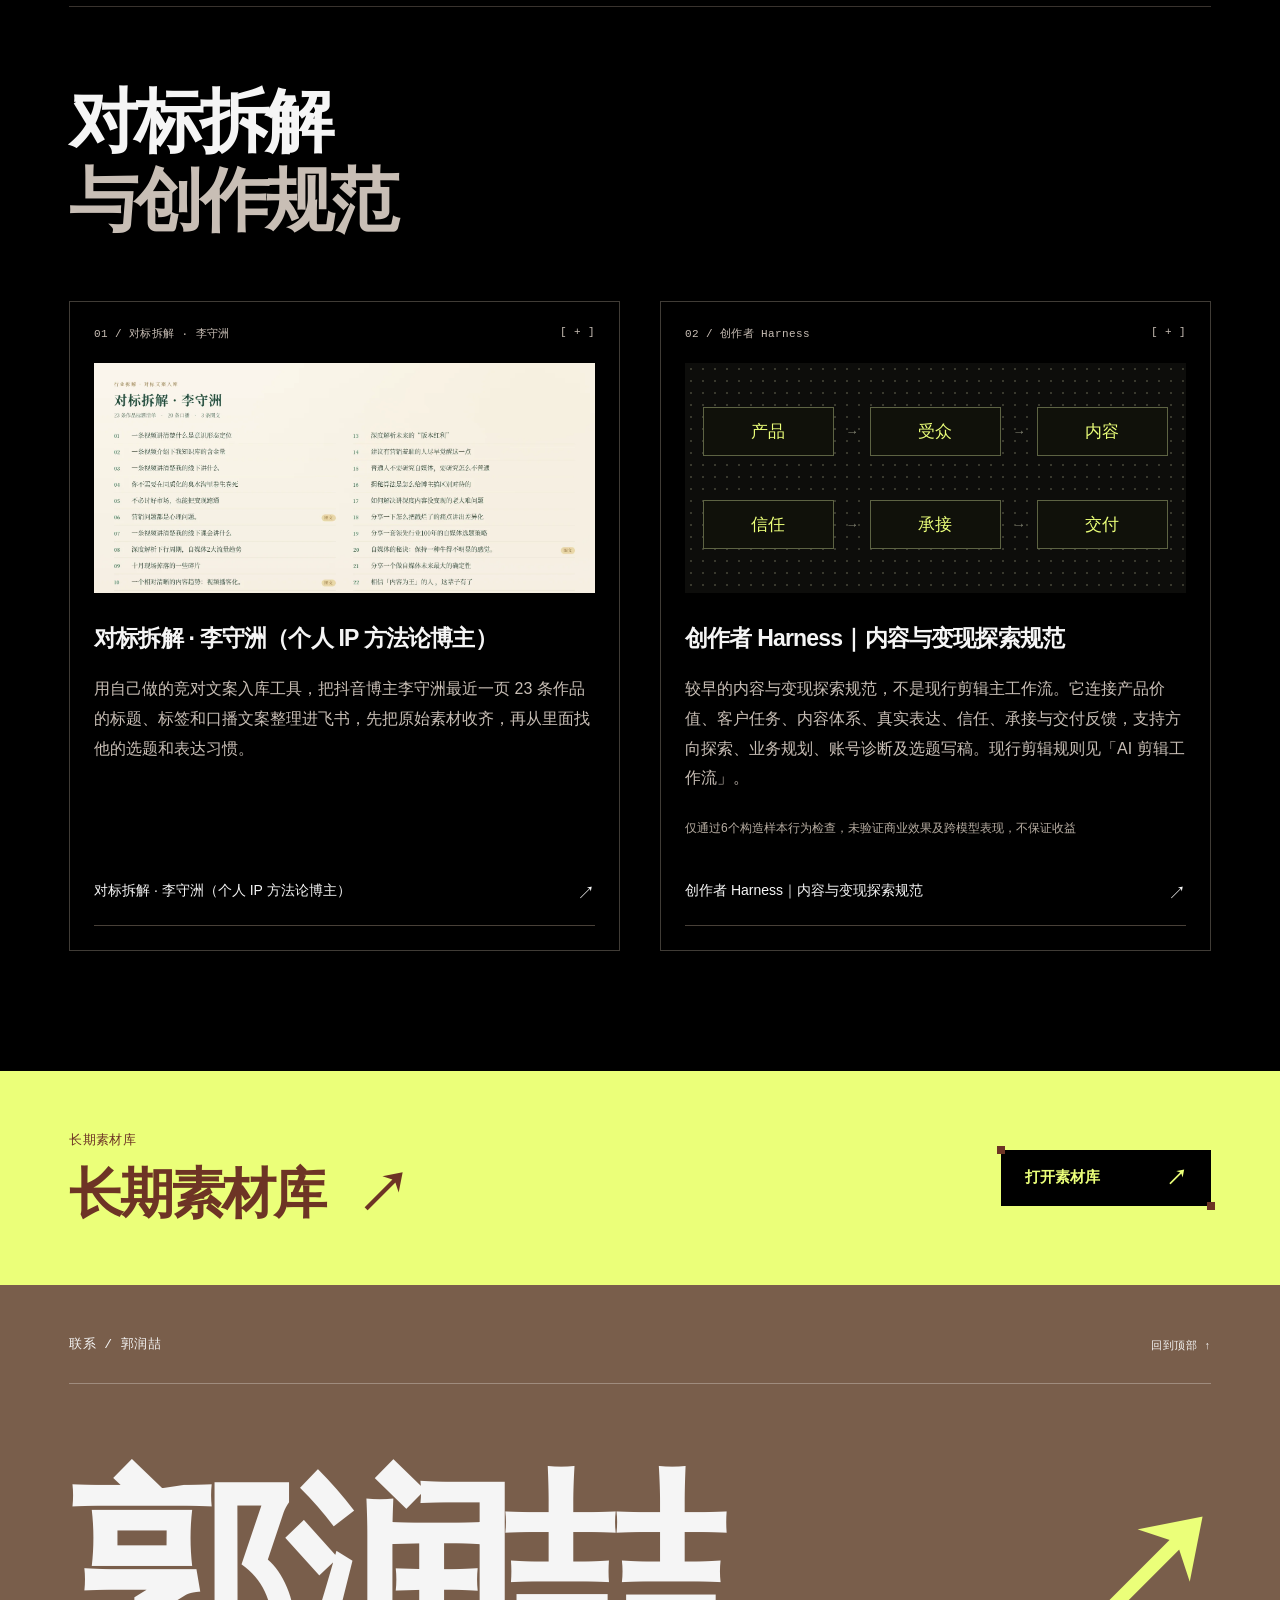
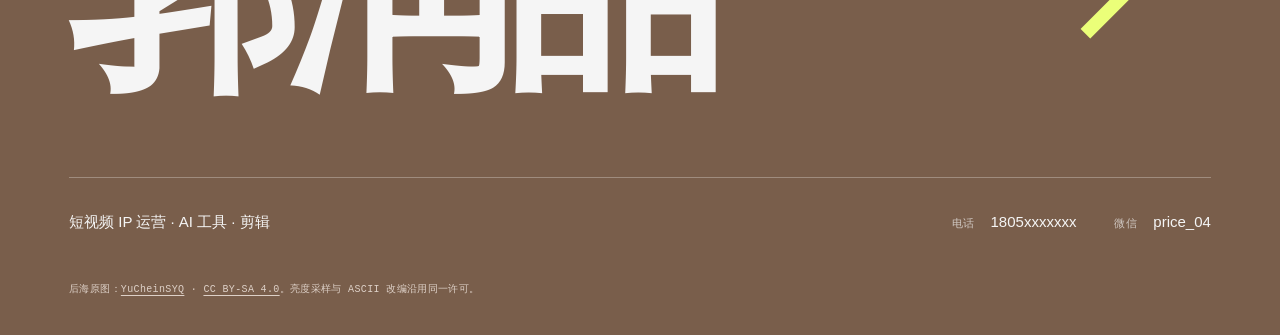
==== commit 03091af9: "Serve the interactive portfolio at the site root; archive the previous island site. Move the interac" ====
--- a/index.html
+++ b/index.html
@@ -1,257 +1,82 @@
 <!doctype html>
 <html lang="zh-CN">
-  <head>
-    <meta charset="UTF-8" />
-    <meta name="viewport" content="width=device-width,initial-scale=1.0" />
-    <meta name="theme-color" content="#d5eef0" />
-    <meta name="description" content="郭润喆 · 短视频 IP 运营 / AI 剪辑 / AI 工具作品集" />
-    <meta property="og:title" content="郭润喆的作品岛" />
-    <meta property="og:description" content="郭润喆 · 短视频 IP 运营 / AI 剪辑 / AI 工具作品集" />
-    <title>郭润喆的作品岛</title>
-    <script type="module" crossorigin src="/assets/index-epuPrWdA.js"></script>
-    <link rel="modulepreload" crossorigin href="/assets/three-DH4T4kaO.js">
-    <link rel="stylesheet" crossorigin href="/assets/index-BW9vnFJ9.css">
-  </head>
-  <body data-theme="forest">
-    <main id="app">
-      <div id="world" aria-label="漫游作品集三维场景"></div>
-      <div class="edge-light" aria-hidden="true"></div>
-      <div id="loading" role="status">
-        <div class="loading-island">✳</div>
-        <p>正在抵达你的好奇心小岛…</p>
-        <span>A LITTLE WORLD, A LOT TO DISCOVER.</span>
-      </div>
-      <header class="topbar">
-        <button id="home" class="brand" aria-label="显示欢迎介绍">
-          <span class="brand-mark">t<span>·</span></span
-          ><span class="brand-copy"
-            >漫游作品集<small>A UNIVERSE OF CURIOSITY</small></span
-          >
-        </button>
-        <div class="top-controls">
-          <div class="theme-picker" role="group" aria-label="小岛主题">
-            <button data-theme="forest" aria-pressed="true">
-              <span>♧</span> 森屿</button
-            ><button data-theme="desert" aria-pressed="false">
-              <span>☼</span> 沙洲</button
-            ><button data-theme="ocean" aria-pressed="false">
-              <span>≈</span> 浅海
-            </button>
-          </div>
-          <button id="contact" class="contact-button">联系我</button>
-          <button
-            id="sound"
-            class="round-button"
-            aria-label="开启环境音"
-            aria-pressed="false"
-          >
-            <svg
-              width="18"
-              height="18"
-              viewBox="0 0 24 24"
-              fill="none"
-              stroke="currentColor"
-              stroke-width="1.5"
-            >
-              <path d="M10 5 5 9H2v6h3l5 4V5Z" />
-              <path id="sound-waves" d="m16 9 5 6m0-6-5 6" />
-            </svg></button
-          ><button id="help" class="round-button" aria-label="查看玩法">
-            ?
-          </button>
-        </div>
-      </header>
-      <section id="welcome" class="welcome">
-        <p class="eyebrow"><span></span> A WORLD OF YOUR OWN</p>
-        <h1>
-          欢迎来到<br /><span>漫游作品集<span class="title-dot">。</span></span>
-        </h1>
-        <p class="welcome-story">
-          用你自己的经历，开启这段旅程。
-        </p>
-        <p class="welcome-contact-hint">想联系我？点右上角「联系我」</p>
-        <div class="welcome-instructions">
-          <p>
-            <span class="instruction-symbol">↔</span><b>拖动环顾</b
-            ><span>360° 看看这座小岛</span>
-          </p>
-          <p>
-            <span class="instruction-symbol">⌖</span><b>点击行走</b
-            ><span>走近微光，发现我的故事</span>
-          </p>
-        </div>
-        <button id="explore" class="primary-button">
-          出发，去逛逛 <span>↗</span></button
-        ><button id="channel" class="channel-link">
-          与我联系 <span>↗</span>
-        </button>
-        <p class="welcome-note">也可以使用 WASD / 方向键自由行走</p>
-      </section>
-      <div id="camp-labels" aria-label="岛上的营地"></div>
-      <aside id="work" class="work-panel" aria-label="作品分类详情" hidden>
-        <button id="close-work" class="close-button" aria-label="关闭详情">
-          ×
-        </button>
-        <div class="panel-scene">
-          <span id="panel-number"></span
-          ><svg
-            id="panel-art"
-            viewBox="0 0 240 120"
-            fill="none"
-            aria-hidden="true"
-          >
-            <ellipse
-              cx="125"
-              cy="102"
-              rx="79"
-              ry="9"
-              fill="currentColor"
-              opacity=".08"
-            />
-            <path
-              d="M45 100 116 24l75 76H45Z"
-              stroke="currentColor"
-              stroke-width="1.4"
-            />
-            <path
-              d="m116 24-3 76m0-48-30 48m30-48 28 48M45 100l-15 8m161-8 15 8"
-              stroke="currentColor"
-              stroke-width="1.4"
-            />
-            <circle cx="189" cy="31" r="12" stroke="currentColor" />
-            <path
-              d="M201 31h9m-21-21V3m-20 28h-8m28 21v9"
-              stroke="currentColor"
-            />
-            <path
-              d="m39 63 4-6 4 6m-4-6v17m151 8 3-5 3 5m-3-5v12"
-              stroke="currentColor"
-            />
-          </svg>
-          <p id="panel-english"></p>
-        </div>
-        <div class="panel-body">
-          <p class="eyebrow" id="panel-category"></p>
-          <h2 id="work-title"></h2>
-          <p id="work-intro" class="work-intro"></p>
-          <p id="work-description"></p>
-          <div id="work-sections"></div>
-          <button id="continue" class="continue-button">
-            继续逛小岛 <span>→</span>
-          </button>
-        </div>
-      </aside>
-      <dialog id="evidence-dialog" aria-label="查看完整图片">
-        <button id="close-evidence" aria-label="关闭图片">×</button
-        ><img alt="" />
-        <p></p>
-      </dialog>
-      <aside class="island-tools">
-        <button id="overview" class="overview-button">
-          <svg
-            width="17"
-            height="17"
-            viewBox="0 0 24 24"
-            fill="none"
-            stroke="currentColor"
-            stroke-width="1.5"
-          >
-            <circle cx="12" cy="12" r="8" />
-            <path d="M4 12h16M12 4c5 4 5 12 0 16-5-4-5-12 0-16Z" />
-          </svg>
-          全岛视角 <span>↗</span>
-        </button>
-        <div class="minimap" aria-label="全岛位置图">
-          <span class="map-north">N</span>
-          <div class="map-island">
-            <span class="map-lake"></span>
-            <div id="map-sites"></div>
-            <span id="map-player" aria-label="你的位置"></span>
-          </div>
-          <span class="map-caption"><i></i> 你在这里</span>
-        </div>
-        <div class="compass" aria-hidden="true">
-          <span id="compass-needle">↑</span><span>N</span>
-        </div>
-      </aside>
-      <footer class="bottom-bar">
-        <div class="world-caption">
-          <span id="theme-english">FOREST ISLAND</span>
-          <p id="theme-caption">把好奇心，走成一座岛。</p>
-        </div>
-        <nav
-          id="category-nav"
-          class="category-nav"
-          aria-label="前往作品分类"
-        ></nav>
-        <div class="discovery">
-          <span id="visited-count">00</span
-          ><span>/ <b id="camp-total">04</b><small>营地探索</small></span>
-        </div>
-      </footer>
-      <div id="walk-status" class="walk-status" role="status">
-        点击地面，自由探索
-      </div>
-      <div class="touch-pad" aria-label="移动方向控制">
-        <button data-dir="0,-1" aria-label="向前走">↑</button
-        ><button data-dir="-1,0" aria-label="向左走">←</button><span>✦</span
-        ><button data-dir="1,0" aria-label="向右走">→</button
-        ><button data-dir="0,1" aria-label="向后走">↓</button>
-      </div>
-      <div id="toast" role="status" hidden></div>
-      <dialog id="contact-dialog" aria-labelledby="contact-title">
-        <button id="close-contact" class="close-button" aria-label="关闭联系卡片">×</button>
-        <p class="eyebrow">CONTACT</p>
-        <h2 id="contact-title">联系我</h2>
-        <p id="contact-identity"></p>
-        <p id="contact-phone"></p>
-        <div class="contact-wechat-row">
-          <span id="contact-wechat"></span>
-          <button id="copy-wechat" aria-live="polite">复制</button>
-        </div>
-      </dialog>
-      <dialog id="help-dialog">
-        <button id="close-help" class="close-button" aria-label="关闭玩法">
-          ×
-        </button>
-        <p class="eyebrow">A FIELD GUIDE</p>
-        <h2>小岛漫游指南</h2>
-        <p class="help-intro">
-          不必按顺序，也没有规定路线。<br />找到微光，就能找到一个故事。
-        </p>
-        <dl>
-          <div>
-            <dt>环顾小岛</dt>
-            <dd>鼠标按住拖动 / 单指拖动，360° 旋转；视角俯仰有边界。</dd>
-          </div>
-          <div>
-            <dt>靠近风景</dt>
-            <dd>滚轮 / 双指捏合缩放，始终停留在舒适的观看范围。</dd>
-          </div>
-          <div>
-            <dt>自由行走</dt>
-            <dd>点击地面，或使用 WASD / 方向键。手机可按住左下方向按钮。</dd>
-          </div>
-          <div>
-            <dt>发现故事</dt>
-            <dd>
-              走进发光圆点会打开营地。点击分类或地图标记，也会带你走过去。
-            </dd>
-          </div>
-          <div>
-            <dt>切换世界</dt>
-            <dd>森屿、沙洲、浅海拥有不同风景，营地故事和你的位置保持不变。</dd>
-          </div>
-        </dl>
-        <p class="help-foot">
-          湖泊和岸边会挡住脚步，不会掉出小岛。<br />按 Esc 可关闭详情或指南。
-        </p>
-        <button id="help-done" class="primary-button">知道了，出发 ↗</button>
-      </dialog>
-      <div id="fallback" hidden>
-        <h2>这座小岛需要 WebGL 支持</h2>
-        <p>仍可通过下方分类阅读内容。换用支持 WebGL 的浏览器即可自由漫游。</p>
-      </div>
-    </main>
-  </body>
-</html>
+<head><meta charset="utf-8"><meta name="viewport" content="width=device-width,initial-scale=1"><meta name="theme-color" content="#000000"><meta name="description" content="郭润喆的个人作品集：短视频 IP 运营、AI 工具与剪辑。"><title>郭润喆 · 个人作品集</title><link rel="stylesheet" href="css/style.css"><script defer src="js/city-field.js"></script><script defer src="js/main.js"></script></head>
+<body>
+<a class="skip-link" href="#rooms">跳到三个房间</a>
+<canvas id="city" aria-hidden="true"></canvas><canvas id="cursor-trail" aria-hidden="true"></canvas>
+<header class="masthead"><a class="wordmark" href="#top">郭润喆<span class="mono"> / 作品集</span></a><nav aria-label="页面导航"><a href="#rooms">三个房间</a><a href="#contact">联系 <span aria-hidden="true">↗</span></a></nav></header>
+<main>
+<section id="top" class="hero" aria-labelledby="hero-title"><div class="hero-shade" aria-hidden="true"></div><div class="hero-content"><p class="eyebrow hero-label">个人作品集 <span class="label-line"></span> 2004 年生</p><h1 id="hero-title">郭润喆</h1><p class="hero-subtitle">短视频 IP 运营 · AI 工具 · 剪辑</p><div class="hero-actions"><a class="action" href="#rooms">浏览作品<span aria-hidden="true">↓</span><i class="corner tl"></i><i class="corner br"></i></a><a class="action" href="https://clipdock-storage-200.mintyvine25.chatgpt.site/library" target="_blank" rel="noopener noreferrer">长期素材库<span aria-hidden="true">↗</span><i class="corner tl"></i><i class="corner br"></i></a></div></div><div class="hero-bottom"><a class="scroll-cue mono" href="#intro">向下浏览 <span aria-hidden="true">↓</span></a><p class="city-credit mono">后海字符城 / YuCheinSYQ<br><a href="assets/ASCII-LICENSE.txt">CC BY-SA 4.0 · 改编与出处 ↗</a></p></div></section>
+<section id="intro" class="intro paper section-pad"><div class="section-meta reveal"><span class="eyebrow">关于 / 郭润喆</span><span class="mono">01 — 个人作品集</span></div><div class="intro-grid"><h2 class="reveal">结构与影像</h2><div class="intro-copy"><p class="intro-lead reveal">短视频 IP 运营<br>AI 工具 · 剪辑</p><p class="reveal">这是郭润喆的个人作品集。页面里有账号运营、知识与规范、个人作品三个入口，也可以从这里进入长期素材库。</p><div class="intro-index reveal"><a href="#rooms">账号运营 ↗</a><a href="#knowledge">知识与规范 ↗</a><a href="#works">个人作品 ↗</a><a href="https://clipdock-storage-200.mintyvine25.chatgpt.site/library" target="_blank" rel="noopener noreferrer">长期素材库 ↗</a></div></div></div></section>
+<section id="rooms" class="rooms paper section-pad"><div class="section-heading"><h2 class="reveal">三个房间<span class="heading-dot" aria-hidden="true"></span></h2></div><div class="room-grid folder-desk"><details class="room-stack" data-room="account"><summary class="room-folder" aria-label="打开账号运营"><span class="fan-visual account-folder" aria-hidden="true"><span class="fan-paper paper-back"></span><span class="fan-paper paper-middle"></span><span class="fan-paper paper-front"><span class="cover-window"><img src="./assets/aliang-01-profile.jpg" alt="" loading="lazy"></span></span></span><span class="folder-name">账号运营</span></summary><div class="room-content"><div class="account-detail"><div class="detail-copy">
+
+<h2>跟着阿亮学AI</h2>
+<p>账号运营条目收录抖音账号「跟着阿亮学AI」（抖音号 aliang2052）的主页与后台截图。以下数字均来自所附截图，未另作统计。</p>
+<p>主页截图可见：获赞 76.0 万，关注 166，粉丝 37.2 万，作品 70。简介可见「全抖音最会用AI的男人；智启亮程创始人 CEO；全网 60 万粉丝 AI 博主」等表述，IP 显示北京。</p>
+<p>后台截图可见：粉丝总数 37.2 万；活跃粉丝数 1,787，占比 0.5%；粉丝团人数暂无。标签可见「个人管理-职场技能」「AI达人」。</p>
+<p>视频分析截图（标注「跟着阿亮学AI，02/21-08/28」，日期范围为 2026/02/21–2026/08/28）可见：发布视频数 102；平均点赞数 1,973（中位数 376）；平均评论数 52（中位数 7）；IPM 22.7；平均转发数 145（中位数 25）；平均收藏数 747（中位数 150）；动销视频数 0，总销售额 0，总销量 0。</p>
+<p>截图标注的重点视频：</p>
+<ul>
+<li>2026/03/14 11:50，「建议每个人都把这个加到 OpenClaw里…」，点赞 2,267，涨粉 TOP2 2.5 万</li>
+<li>2026/06/01 18:20，「找到一款可以免费使用的模型：Agnes…」，点赞 3,215，涨粉 TOP1 8.4 万</li>
+<li>2026/09/01 19:32，「MiniMax H3免费本地+云端自部署教程…」，点赞 5.7 万，点赞 TOP1 5.7 万</li>
+</ul>
+</div><div class="account-gallery"><img src="./assets/aliang-01-profile.jpg" alt="抖音账号「跟着阿亮学AI」主页截图，可见获赞 76.0 万、关注 166、粉丝 37.2 万、作品 70，抖音号 aliang2052" loading="eager">
+<img src="./assets/aliang-02-works-grid.jpg" alt="跟着阿亮学AI作品宫格" loading="eager">
+<img src="./assets/aliang-03-fans.png" alt="跟着阿亮学AI粉丝数据" loading="eager">
+<img src="./assets/aliang-04-video-analytics.png" alt="跟着阿亮学AI视频分析总览" loading="eager">
+<img src="./assets/aliang-05-openclaw.png" alt="建议每个人都把这个加到 OpenClaw里…" loading="eager">
+<img src="./assets/aliang-06-agnes.png" alt="找到一款可以免费使用的模型：Agnes…" loading="eager">
+<img src="./assets/aliang-07-minimax-h3.png" alt="MiniMax H3免费本地+云端自部署教程…" loading="eager"></div></div></div></details><details class="room-stack" data-room="knowledge"><summary class="room-folder" aria-label="打开知识与规范"><span class="fan-visual knowledge-folder" aria-hidden="true"><span class="fan-paper paper-back"></span><span class="fan-paper paper-middle"></span><span class="fan-paper paper-front"><span class="cover-window"><span class="cover-lines"></span></span></span></span><span class="folder-name">知识与规范</span></summary><div class="room-content"><h2 class="finder-title">知识与规范</h2><div class="page-grid"><details class="project-page"><summary class="page-card" data-project="8"><span class="page-card-image"><img src="./assets/creator-harness-spec.png" alt="" loading="lazy"></span><span class="page-card-title">创作者 Harness｜内容与变现探索规范</span></summary><div class="project-fallback"><div class="detail-image"><img class="" src="./assets/creator-harness-spec.png" alt="创作与讨论规范图，2400×2000，可滑动查看。账号六环诊断是这张图完成之后补充的。" loading="eager"></div><div class="detail-copy"><p class="eyebrow">早期规范 · 内容与变现探索 · 非现行剪辑主工作流</p><h2>创作者 Harness｜内容与变现探索规范</h2><p>这是较早整理的内容与变现探索规范，用于方向探索、业务规划和账号诊断，不是现在日常剪辑的主工作流。现行剪辑规则见「AI 剪辑工作流」。</p><p>它连接产品价值、客户任务、内容体系、真实表达、信任、承接与交付反馈，也可用于选题写稿。</p><section><h3>四个入口</h3><p>按已有目标和材料选择入口，不强迫走完同一套问题。尚无方向时，从经历、能力、资源整理可提供的价值，再验证客户问题和付费假设。已有业务时，从产品与客户情境组织选题体系、信任和承接。已有账号时，按实际材料诊断。任务已经明确，就直接做。</p></section><section><h3>六环诊断</h3><p>账号诊断按六环核对：产品、受众、内容、信任、承接、交付。有证据的先判断，缺证据的保留未知，并分开证据与假设。不凭播放量下结论，给出一个最小验证动作；材料不够时，先问一个会改变判断的问题。</p></section><section><h3>直接执行</h3><p>明确要求选题、写稿、改稿或复盘时，直接完成该任务，不先强制做账号诊断。锁定句保持原样。不编造经历、案例、数据或效果。文案写完不会自动配音、做视频、上传或发布。</p></section><section><h3>两种用法</h3><p>可作为名为 creator-harness 的技能使用，核心文件是 SKILL.md，放置位置以所用宿主的说明为准。也可以使用完整单文件，Markdown 与 TXT 正文相同，包含全部规则、流程、格式与示例，交给能读文件的 AI，只对当前会话生效。无外部依赖。版本 0.1.0，项目自身文本采用 MIT 许可证。</p></section><p class="source-note">仅通过6个构造样本行为检查，未验证商业效果及跨模型表现，不保证收益</p><div class="detail-links"><a class="detail-link" href="https://github.com/leedie210/creator-harness" target="_blank" rel="noopener noreferrer">开源仓库 ↗</a><a class="detail-link" href="https://github.com/leedie210/creator-harness/blob/main/%E5%88%9B%E4%BD%9C%E8%80%85Harness_%E5%8D%95%E6%96%87%E4%BB%B6%E4%BD%BF%E7%94%A8%E7%89%88.txt" target="_blank" rel="noopener noreferrer">单文件版 ↗</a></div></div></div></details><details class="project-page"><summary class="page-card" data-project="7"><span class="page-card-image"><img src="./assets/ai-editing-workflow.webp" alt="" loading="lazy"></span><span class="page-card-title">AI 剪辑工作流</span></summary><div class="project-fallback"><div class="detail-image"><img class="" src="./assets/ai-editing-workflow.webp" alt="AI 剪辑工作流说明图" loading="eager"></div><div class="detail-copy"><p class="eyebrow">现行剪辑工作流 · 默认 Remotion</p><h2>AI 剪辑工作流</h2><p>拿到文案后，先做「文案证据素材分流」，再锁本人配音，再按句子检索动效库并实际观看动态，把素材、动效、画面和 A/B 卷交接做进同一条成片。制作默认使用 Remotion。</p><section><h3>开拍前简表</h3><p>开拍前列一张简表，写清：口播与文案、真实截图或录屏、必须展示的信息、发布要求和效果方向。画面导演由制作侧完成。</p></section><section><h3>文案证据素材分流</h3><p>本人亲历和本地作品，向本人要原片、截图或录屏，再接到动效的进出场；公开资料由制作侧检索和取证。选材时按「已证实 / 当事人观点 / 尚无公开证据」标注。不得用空动画顶替该段要展示的真实内容，也不用旧素材硬凑。</p></section><section><h3>配音、动效与成片</h3><p>先锁定本人配音，再按句子检索动效库，并实际观看动态后再选用。素材、动效、画面和 A/B 卷的交接，做进同一条成片，而不是分开各做一段再临时拼接。</p></section><section><h3>动效库分层与入库</h3><p>质量同时对照已认可基准和当次对标，不能低于曾经认可过的作品。库分三层：参考收藏、经过动态验证的可用候选、用户认可基准。未对着动态验证的分析，不得写成已经掌握。明确称赞复刻达 80% 及以上，或明确认为整片、文案与样片搭配得好，才把该实际版本入库；局部称赞只记局部。</p></section><section><h3>新作默认视觉</h3><p>新视频作品默认使用暖黑底和较淡的浅橙强调，配更淡、更软的静态暗线网格；无外圈橙框，标题大字不叠压。参考和库条目只学动效与机制，不沿用别人的视觉皮肤。这是新作的默认，不是对已认可旧风格的替换。像 Sample15 快切纸卡片、Sample17b 剪纸贴纸这样已经认可的风格，仍然保留。</p></section><div class="detail-links"></div></div></div></details><details class="project-page"><summary class="page-card" data-project="5"><span class="page-card-image"><img src="./assets/local-video-tool.webp" alt="" loading="lazy"></span><span class="page-card-title">本地视频工具 · 素材库与英语学习</span></summary><div class="project-fallback"><div class="detail-image"><img class="" src="./assets/local-video-tool.webp" alt="本地视频工具主界面，森林主题，已解析状态" loading="eager"></div><div class="detail-copy"><p class="eyebrow">自用 AI 工具 · Windows 本地应用</p><h2>本地视频工具 · 素材库与英语学习</h2><p>给自己做的素材工具，用来收集和阅读素材，不是剪辑主工作流本身：粘贴抖音、B 站、小红书、YouTube 的链接，先预览，再下载完整视频、其中一段、音频或文案；英语视频还能直接变成双语精读材料。</p><section><h3>面对的问题</h3><p>收集对标视频、拆口播文案时，下载、截取片段、转文字分散在好几个工具里，来回切换很费时间。</p></section><section><h3>能做什么</h3><p>解析链接后先看封面和预览，再决定保存什么。片段可以按秒精确截取，用重新编码避免起点偏移。文案有三种来源：平台字幕、画面字幕识别（可手工框选字幕区域）、语音识别（中文用 SenseVoice，英文用 Whisper large-v3）。解析过的素材自动进入「素材历史」，可以搜索。</p></section><section><h3>英语学习</h3><p>勾选后生成双语阅读页，标出可迁移的短语和雅思、六级、专八参考词，点一句就能跳回视频的对应位置。缺中文时用本地的 Qwen3-8B 补译，并标记需要校对。</p></section><section><h3>怎么做的</h3><p>Python 写的本地程序，界面是本机网页，用 Edge 应用窗口打开，配合浏览器里的预览页；识别和翻译模型都在本机跑，也可以换成在线服务。</p></section><div class="detail-links"></div></div></div></details><details class="project-page"><summary class="page-card" data-project="6"><span class="page-card-image"><img src="./assets/competitor-ingest.webp" alt="" loading="lazy"></span><span class="page-card-title">竞对文案入库 · 博主视频批量进飞书</span></summary><div class="project-fallback"><div class="detail-image"><img class="" src="./assets/competitor-ingest.webp" alt="抖音播放页右上角的竞对拆解浮窗，正在提取视频文案" loading="eager"></div><div class="detail-copy"><p class="eyebrow">自用 AI 工具 · 抖音 / B 站 → 飞书文档</p><h2>竞对文案入库 · 博主视频批量进飞书</h2><p>这是自用的竞对文案收集工具，不是剪辑主工作流本身。给一个博主的主页链接，就能批量拉下他的作品，把每条视频的标题、简介、标签和口播文案整理好，导进飞书文档，方便集中拆解对标。</p><section><h3>面对的问题</h3><p>拆对标博主，要一条条看视频、手抄文案，条数一多就很难做完。</p></section><section><h3>怎么运作</h3><p>主页链接 → 拉取作品列表 → 有字幕就直接用，没有就用千问语音识别转成口播稿（图文作品跳过）→ 生成 Markdown → 导入飞书个人空间。</p></section><section><h3>浏览器浮窗入口</h3><p>叠在抖音、B 站页面上的插件浮窗，可以导出当前作品、勾选拉热评或转逐字稿，也可以直接粘链接提取。</p></section><section><h3>用到的技术</h3><p>DTK 拉取作品列表，千问 paraformer 语音识别，飞书文档导入。</p></section><div class="detail-links"></div></div></div></details></div></div></details><details class="room-stack" data-room="works" id="works"><summary class="room-folder" aria-label="打开作品"><span class="fan-visual works-folder" aria-hidden="true"><span class="fan-paper paper-back"></span><span class="fan-paper paper-middle"></span><span class="fan-paper paper-front"><span class="cover-window"><img src="./assets/videos/huang-return-source.jpg" alt="" loading="lazy"></span></span></span><span class="folder-name">作品</span></summary><div class="room-content"><h2 class="finder-title">作品</h2><div class="work-desk"><details class="work-stack" data-stack="source"><summary class="stack-cover" aria-label="素材类剪辑样片"><span class="fan-visual" aria-hidden="true"><span class="fan-paper paper-back"><img src="./assets/videos/source-mix-v4.jpg" alt="" loading="lazy"></span><span class="fan-paper paper-middle"><img src="./assets/videos/huang-return-source.jpg" alt="" loading="lazy"></span><span class="fan-paper paper-front"><img src="./assets/videos/huang-return-source.jpg" alt="" loading="lazy"></span></span></summary><div class="stack-content"><h2 class="finder-title">作品</h2><div class="collection-grid"><article class="local-video-entry" id="project-11">
+<h3 class="local-video-title">11月22日黄仁勋回归（素材类）</h3>
+<video controls playsinline preload="metadata" poster="./assets/videos/huang-return-source.jpg" aria-label="11月22日黄仁勋回归（素材类）">
+  <source src="./assets/videos/huang-return-source.mp4" type="video/mp4">
+</video>
+
+</article><article class="local-video-entry" id="project-14">
+<h3 class="local-video-title">素材混剪-v4</h3>
+<video controls playsinline preload="metadata" poster="./assets/videos/source-mix-v4.jpg" aria-label="素材混剪-v4">
+  <source src="./assets/videos/source-mix-v4.mp4" type="video/mp4">
+</video>
+
+</article></div></div></details><details class="work-stack" data-stack="previous"><summary class="stack-cover" aria-label="以前的剪辑作品"><span class="fan-visual" aria-hidden="true"><span class="fan-paper paper-back"><img src="./assets/videos/codex-tutorial-1.jpg" alt="" loading="lazy"></span><span class="fan-paper paper-middle"><img src="./assets/videos/claude-code-install-edit.jpg" alt="" loading="lazy"></span><span class="fan-paper paper-front"><img src="./assets/videos/claude-code-install-edit.jpg" alt="" loading="lazy"></span></span></summary><div class="stack-content"><h2 class="finder-title">作品</h2><div class="collection-grid"><article class="local-video-entry" id="project-12">
+<h3 class="local-video-title">Claude Code国内安装 + 剪视频</h3>
+<video controls playsinline preload="metadata" poster="./assets/videos/claude-code-install-edit.jpg" aria-label="Claude Code国内安装 + 剪视频">
+  <source src="./assets/videos/claude-code-install-edit.mp4" type="video/mp4">
+</video>
+
+</article><article class="local-video-entry" id="project-13">
+<h3 class="local-video-title">Codex保姆级教程第一期</h3>
+<video controls playsinline preload="metadata" poster="./assets/videos/codex-tutorial-1.jpg" aria-label="Codex保姆级教程第一期">
+  <source src="./assets/videos/codex-tutorial-1.mp4" type="video/mp4">
+</video>
+
+</article></div></div></details></div></div></details></div></section>
+<section id="photo-band" class="photo-band paper" aria-labelledby="band-title"><div class="band-heading"><h2 id="band-title" class="eyebrow reveal">作品 / 视频海报</h2><p class="mono reveal">沿页面继续浏览 ↓</p></div><div class="drift-window"><div class="drift-row" data-direction="0"><button class="frame size-1 center" data-project="11" aria-label="查看：11月22日黄仁勋回归（素材类）"><img src="./assets/videos/huang-return-source.jpg" alt="11月22日黄仁勋回归（素材类）" loading="lazy"><span>11月22日黄仁勋回归（素材类）</span></button><button class="frame size-1 center" data-project="14" aria-label="查看：素材混剪-v4"><img src="./assets/videos/source-mix-v4.jpg" alt="素材混剪-v4" loading="lazy"><span>素材混剪-v4</span></button><button class="frame size-1 center" data-project="12" aria-label="查看：Claude Code国内安装 + 剪视频"><img src="./assets/videos/claude-code-install-edit.jpg" alt="Claude Code国内安装 + 剪视频" loading="lazy"><span>Claude Code国内安装 + 剪视频</span></button><button class="frame size-1 center" data-project="13" aria-label="查看：Codex保姆级教程第一期"><img src="./assets/videos/codex-tutorial-1.jpg" alt="Codex保姆级教程第一期" loading="lazy"><span>Codex保姆级教程第一期</span></button></div></div><div class="drift-window"><div class="drift-row" data-direction="1"><button class="frame size-0 center" data-project="0" aria-label="查看：跟着阿亮学AI"><img src="./assets/aliang-01-profile.jpg" alt="跟着阿亮学AI" loading="lazy"><span>跟着阿亮学AI</span></button><button class="frame size-1 center" data-project="11" aria-label="查看：11月22日黄仁勋回归（素材类）"><img src="./assets/videos/huang-return-source.jpg" alt="11月22日黄仁勋回归（素材类）" loading="lazy"><span>11月22日黄仁勋回归（素材类）</span></button><button class="frame size-1 center" data-project="14" aria-label="查看：素材混剪-v4"><img src="./assets/videos/source-mix-v4.jpg" alt="素材混剪-v4" loading="lazy"><span>素材混剪-v4</span></button><button class="frame size-1 center" data-project="12" aria-label="查看：Claude Code国内安装 + 剪视频"><img src="./assets/videos/claude-code-install-edit.jpg" alt="Claude Code国内安装 + 剪视频" loading="lazy"><span>Claude Code国内安装 + 剪视频</span></button><button class="frame size-1 center" data-project="13" aria-label="查看：Codex保姆级教程第一期"><img src="./assets/videos/codex-tutorial-1.jpg" alt="Codex保姆级教程第一期" loading="lazy"><span>Codex保姆级教程第一期</span></button></div></div></section>
+<section id="knowledge" class="knowledge section-pad"><div class="section-meta reveal"><span class="eyebrow">知识与规范</span><span class="mono">对标 / 工具 / 工作流</span></div><h2 class="reveal">对标拆解<br><span>与创作规范</span></h2><div class="knowledge-grid"><article class="knowledge-panel reveal"><div class="panel-bar mono"><span>01 / 对标拆解 · 李守洲</span><span aria-hidden="true">[ + ]</span></div><button class="panel-image" data-project="9" aria-label="查看李守洲对标拆解"><img class="" src="./assets/lishouzhou-titles.webp" alt="李守洲 23 条作品标题清单，其中 3 条图文已标注" loading="lazy"></button><h3>对标拆解 · 李守洲（个人 IP 方法论博主）</h3><p>用自己做的竞对文案入库工具，把抖音博主李守洲最近一页 23 条作品的标题、标签和口播文案整理进飞书，先把原始素材收齐，再从里面找他的选题和表达习惯。</p><button class="project-link" data-project="9"><span>对标拆解 · 李守洲（个人 IP 方法论博主）</span><span aria-hidden="true">↗</span></button></article><article class="knowledge-panel reveal"><div class="panel-bar mono"><span>02 / 创作者 Harness</span><span aria-hidden="true">[ + ]</span></div><div class="harness-map" aria-hidden="true"><span>产品</span><b>→</b><span>受众</span><b>→</b><span>内容</span><span>信任</span><b>→</b><span>承接</span><b>→</b><span>交付</span></div><h3>创作者 Harness｜内容与变现探索规范</h3><p>较早的内容与变现探索规范，不是现行剪辑主工作流。它连接产品价值、客户任务、内容体系、真实表达、信任、承接与交付反馈，支持方向探索、业务规划、账号诊断及选题写稿。现行剪辑规则见「AI 剪辑工作流」。</p><p class="source-note">仅通过6个构造样本行为检查，未验证商业效果及跨模型表现，不保证收益</p><button class="project-link" data-project="8"><span>创作者 Harness｜内容与变现探索规范</span><span aria-hidden="true">↗</span></button></article></div></section>
+<section class="library-strip"><div><p class="eyebrow reveal">长期素材库</p><h2 class="reveal">长期素材库 <span aria-hidden="true">↗</span></h2></div><a class="action" href="https://clipdock-storage-200.mintyvine25.chatgpt.site/library" target="_blank" rel="noopener noreferrer">打开素材库<span aria-hidden="true">↗</span><i class="corner tl"></i><i class="corner br"></i></a></section>
+<footer id="contact" class="footer section-pad"><div class="section-meta"><span class="eyebrow">联系 / 郭润喆</span><a class="mono" href="#top">回到顶部 ↑</a></div><div class="footer-name">郭润喆<span aria-hidden="true">↗</span></div><div class="footer-bottom"><p>短视频 IP 运营 · AI 工具 · 剪辑</p><div class="contact-links"><p><span class="mono">电话</span> 1805xxxxxxx</p><p><span class="mono">微信</span> price_04</p></div></div><p class="footer-license mono">后海原图：<a href="https://commons.wikimedia.org/wiki/File:Shenzhen_Nanshan_Houhai_skylines.png" target="_blank" rel="noopener noreferrer">YuCheinSYQ</a> · <a href="https://creativecommons.org/licenses/by-sa/4.0/" target="_blank" rel="noopener noreferrer">CC BY-SA 4.0</a>。亮度采样与 ASCII 改编沿用同一许可。</p></footer>
+</main>
+<dialog id="project-dialog" aria-labelledby="detail-title"><div class="dialog-toolbar"><button id="back-dialog" class="finder-action" hidden>返回</button><button id="close-dialog" class="finder-action" aria-label="关闭查找画面">关闭 <span aria-hidden="true">×</span></button></div><div class="detail-body"></div></dialog>
+<template id="project-0"><div class="account-detail"><div class="detail-copy">
+
+<h2 id="detail-title">跟着阿亮学AI</h2>
+<p>账号运营条目收录抖音账号「跟着阿亮学AI」（抖音号 aliang2052）的主页与后台截图。以下数字均来自所附截图，未另作统计。</p>
+<p>主页截图可见：获赞 76.0 万，关注 166，粉丝 37.2 万，作品 70。简介可见「全抖音最会用AI的男人；智启亮程创始人 CEO；全网 60 万粉丝 AI 博主」等表述，IP 显示北京。</p>
+<p>后台截图可见：粉丝总数 37.2 万；活跃粉丝数 1,787，占比 0.5%；粉丝团人数暂无。标签可见「个人管理-职场技能」「AI达人」。</p>
+<p>视频分析截图（标注「跟着阿亮学AI，02/21-08/28」，日期范围为 2026/02/21–2026/08/28）可见：发布视频数 102；平均点赞数 1,973（中位数 376）；平均评论数 52（中位数 7）；IPM 22.7；平均转发数 145（中位数 25）；平均收藏数 747（中位数 150）；动销视频数 0，总销售额 0，总销量 0。</p>
+<p>截图标注的重点视频：</p>
+<ul>
+<li>2026/03/14 11:50，「建议每个人都把这个加到 OpenClaw里…」，点赞 2,267，涨粉 TOP2 2.5 万</li>
+<li>2026/06/01 18:20，「找到一款可以免费使用的模型：Agnes…」，点赞 3,215，涨粉 TOP1 8.4 万</li>
+<li>2026/09/01 19:32，「MiniMax H3免费本地+云端自部署教程…」，点赞 5.7 万，点赞 TOP1 5.7 万</li>
+</ul>
+</div><div class="account-gallery"><img src="./assets/aliang-01-profile.jpg" alt="抖音账号「跟着阿亮学AI」主页截图，可见获赞 76.0 万、关注 166、粉丝 37.2 万、作品 70，抖音号 aliang2052" loading="eager">
+<img src="./assets/aliang-02-works-grid.jpg" alt="跟着阿亮学AI作品宫格" loading="eager">
+<img src="./assets/aliang-03-fans.png" alt="跟着阿亮学AI粉丝数据" loading="eager">
+<img src="./assets/aliang-04-video-analytics.png" alt="跟着阿亮学AI视频分析总览" loading="eager">
+<img src="./assets/aliang-05-openclaw.png" alt="建议每个人都把这个加到 OpenClaw里…" loading="eager">
+<img src="./assets/aliang-06-agnes.png" alt="找到一款可以免费使用的模型：Agnes…" loading="eager">
+<img src="./assets/aliang-07-minimax-h3.png" alt="MiniMax H3免费本地+云端自部署教程…" loading="eager"></div></div></template><template id="project-5"><div class="detail-image"><img class="" src="./assets/local-video-tool.webp" alt="本地视频工具主界面，森林主题，已解析状态" loading="eager"></div><div class="detail-copy"><p class="eyebrow">自用 AI 工具 · Windows 本地应用</p><h2 id="detail-title">本地视频工具 · 素材库与英语学习</h2><p>给自己做的素材工具，用来收集和阅读素材，不是剪辑主工作流本身：粘贴抖音、B 站、小红书、YouTube 的链接，先预览，再下载完整视频、其中一段、音频或文案；英语视频还能直接变成双语精读材料。</p><section><h3>面对的问题</h3><p>收集对标视频、拆口播文案时，下载、截取片段、转文字分散在好几个工具里，来回切换很费时间。</p></section><section><h3>能做什么</h3><p>解析链接后先看封面和预览，再决定保存什么。片段可以按秒精确截取，用重新编码避免起点偏移。文案有三种来源：平台字幕、画面字幕识别（可手工框选字幕区域）、语音识别（中文用 SenseVoice，英文用 Whisper large-v3）。解析过的素材自动进入「素材历史」，可以搜索。</p></section><section><h3>英语学习</h3><p>勾选后生成双语阅读页，标出可迁移的短语和雅思、六级、专八参考词，点一句就能跳回视频的对应位置。缺中文时用本地的 Qwen3-8B 补译，并标记需要校对。</p></section><section><h3>怎么做的</h3><p>Python 写的本地程序，界面是本机网页，用 Edge 应用窗口打开，配合浏览器里的预览页；识别和翻译模型都在本机跑，也可以换成在线服务。</p></section><div class="detail-links"></div></div></template><template id="project-6"><div class="detail-image"><img class="" src="./assets/competitor-ingest.webp" alt="抖音播放页右上角的竞对拆解浮窗，正在提取视频文案" loading="eager"></div><div class="detail-copy"><p class="eyebrow">自用 AI 工具 · 抖音 / B 站 → 飞书文档</p><h2 id="detail-title">竞对文案入库 · 博主视频批量进飞书</h2><p>这是自用的竞对文案收集工具，不是剪辑主工作流本身。给一个博主的主页链接，就能批量拉下他的作品，把每条视频的标题、简介、标签和口播文案整理好，导进飞书文档，方便集中拆解对标。</p><section><h3>面对的问题</h3><p>拆对标博主，要一条条看视频、手抄文案，条数一多就很难做完。</p></section><section><h3>怎么运作</h3><p>主页链接 → 拉取作品列表 → 有字幕就直接用，没有就用千问语音识别转成口播稿（图文作品跳过）→ 生成 Markdown → 导入飞书个人空间。</p></section><section><h3>浏览器浮窗入口</h3><p>叠在抖音、B 站页面上的插件浮窗，可以导出当前作品、勾选拉热评或转逐字稿，也可以直接粘链接提取。</p></section><section><h3>用到的技术</h3><p>DTK 拉取作品列表，千问 paraformer 语音识别，飞书文档导入。</p></section><div class="detail-links"></div></div></template><template id="project-7"><div class="detail-image"><img class="" src="./assets/ai-editing-workflow.webp" alt="AI 剪辑工作流说明图" loading="eager"></div><div class="detail-copy"><p class="eyebrow">现行剪辑工作流 · 默认 Remotion</p><h2 id="detail-title">AI 剪辑工作流</h2><p>拿到文案后，先做「文案证据素材分流」，再锁本人配音，再按句子检索动效库并实际观看动态，把素材、动效、画面和 A/B 卷交接做进同一条成片。制作默认使用 Remotion。</p><section><h3>开拍前简表</h3><p>开拍前列一张简表，写清：口播与文案、真实截图或录屏、必须展示的信息、发布要求和效果方向。画面导演由制作侧完成。</p></section><section><h3>文案证据素材分流</h3><p>本人亲历和本地作品，向本人要原片、截图或录屏，再接到动效的进出场；公开资料由制作侧检索和取证。选材时按「已证实 / 当事人观点 / 尚无公开证据」标注。不得用空动画顶替该段要展示的真实内容，也不用旧素材硬凑。</p></section><section><h3>配音、动效与成片</h3><p>先锁定本人配音，再按句子检索动效库，并实际观看动态后再选用。素材、动效、画面和 A/B 卷的交接，做进同一条成片，而不是分开各做一段再临时拼接。</p></section><section><h3>动效库分层与入库</h3><p>质量同时对照已认可基准和当次对标，不能低于曾经认可过的作品。库分三层：参考收藏、经过动态验证的可用候选、用户认可基准。未对着动态验证的分析，不得写成已经掌握。明确称赞复刻达 80% 及以上，或明确认为整片、文案与样片搭配得好，才把该实际版本入库；局部称赞只记局部。</p></section><section><h3>新作默认视觉</h3><p>新视频作品默认使用暖黑底和较淡的浅橙强调，配更淡、更软的静态暗线网格；无外圈橙框，标题大字不叠压。参考和库条目只学动效与机制，不沿用别人的视觉皮肤。这是新作的默认，不是对已认可旧风格的替换。像 Sample15 快切纸卡片、Sample17b 剪纸贴纸这样已经认可的风格，仍然保留。</p></section><div class="detail-links"></div></div></template><template id="project-8"><div class="detail-image"><img class="" src="./assets/creator-harness-spec.png" alt="创作与讨论规范图，2400×2000，可滑动查看。账号六环诊断是这张图完成之后补充的。" loading="eager"></div><div class="detail-copy"><p class="eyebrow">早期规范 · 内容与变现探索 · 非现行剪辑主工作流</p><h2 id="detail-title">创作者 Harness｜内容与变现探索规范</h2><p>这是较早整理的内容与变现探索规范，用于方向探索、业务规划和账号诊断，不是现在日常剪辑的主工作流。现行剪辑规则见「AI 剪辑工作流」。</p><p>它连接产品价值、客户任务、内容体系、真实表达、信任、承接与交付反馈，也可用于选题写稿。</p><section><h3>四个入口</h3><p>按已有目标和材料选择入口，不强迫走完同一套问题。尚无方向时，从经历、能力、资源整理可提供的价值，再验证客户问题和付费假设。已有业务时，从产品与客户情境组织选题体系、信任和承接。已有账号时，按实际材料诊断。任务已经明确，就直接做。</p></section><section><h3>六环诊断</h3><p>账号诊断按六环核对：产品、受众、内容、信任、承接、交付。有证据的先判断，缺证据的保留未知，并分开证据与假设。不凭播放量下结论，给出一个最小验证动作；材料不够时，先问一个会改变判断的问题。</p></section><section><h3>直接执行</h3><p>明确要求选题、写稿、改稿或复盘时，直接完成该任务，不先强制做账号诊断。锁定句保持原样。不编造经历、案例、数据或效果。文案写完不会自动配音、做视频、上传或发布。</p></section><section><h3>两种用法</h3><p>可作为名为 creator-harness 的技能使用，核心文件是 SKILL.md，放置位置以所用宿主的说明为准。也可以使用完整单文件，Markdown 与 TXT 正文相同，包含全部规则、流程、格式与示例，交给能读文件的 AI，只对当前会话生效。无外部依赖。版本 0.1.0，项目自身文本采用 MIT 许可证。</p></section><p class="source-note">仅通过6个构造样本行为检查，未验证商业效果及跨模型表现，不保证收益</p><div class="detail-links"><a class="detail-link" href="https://github.com/leedie210/creator-harness" target="_blank" rel="noopener noreferrer">开源仓库 ↗</a><a class="detail-link" href="https://github.com/leedie210/creator-harness/blob/main/%E5%88%9B%E4%BD%9C%E8%80%85Harness_%E5%8D%95%E6%96%87%E4%BB%B6%E4%BD%BF%E7%94%A8%E7%89%88.txt" target="_blank" rel="noopener noreferrer">单文件版 ↗</a></div></div></template><template id="project-9"><div class="detail-image"><img class="" src="./assets/lishouzhou-titles.webp" alt="李守洲 23 条作品标题清单，其中 3 条图文已标注" loading="eager"></div><div class="detail-copy"><p class="eyebrow">抖音对标 · 23 条作品文案入库</p><h2 id="detail-title">对标拆解 · 李守洲（个人 IP 方法论博主）</h2><p>用自己做的竞对文案入库工具，把抖音博主李守洲最近一页 23 条作品的标题、标签和口播文案整理进飞书，先把原始素材收齐，再从里面找他的选题和表达习惯。</p><section><h3>为什么选他</h3><p>李守洲做的是个人 IP 方法论，抖音约 4.7 万粉、90 个作品（2026 年 11 月抓取时），和我要做的短视频 IP 运营是同一个领域。</p></section><section><h3>怎么收的素材</h3><p>平台没有字幕，用语音识别转出口播。共 23 条，20 条视频有完整口播，3 条图文只有标题；单条口播从不到 500 字到 5000 多字不等。</p></section><section><h3>初步观察</h3><p>几乎每条都带「李守洲 / 短视频社会动力学 / 自媒体创业 / 个人 IP」这几个固定标签；标题常用「一条视频讲清楚…」「分享一个…」「深度解析…」三种句式；选题集中在自媒体方法论和行业趋势，其中 3 条直接介绍自家的线下课和知识库。</p></section><section><h3>下一步</h3><p>这一期先把文案收齐，结构拆解（开头钩子、论证顺序、变现路径）和更新节奏统计会在后续补上。</p></section><p>先把一个博主的全部文案摆在一起看，比一条条刷视频更容易看出他反复用的套路。</p><div class="detail-links"></div></div></template>
+
+</body></html>
--- a/css/style.css
+++ b/css/style.css
@@ -0,0 +1,155 @@
+:root{--black:#000000;--paper:#F5F5F5;--acid:#DFFF2F;--rust:#6D3425;--ink:#745D50;--line:#C8BEB5;--brown:#795E4B;--pale:#EBFF79;--pad:clamp(24px,5.4vw,96px);font-family:"PingFang SC","Microsoft YaHei","Noto Sans SC",sans-serif;color:var(--ink);background:#000}
+*{box-sizing:border-box}html{scroll-behavior:auto;scroll-padding-top:82px}body{margin:0;min-width:320px}button,a{-webkit-tap-highlight-color:transparent}button,input{font:inherit}button{cursor:pointer}a{color:inherit;text-decoration:none}button{border:0;border-radius:0}button:focus-visible,a:focus-visible{outline:3px solid var(--rust);outline-offset:6px}img{display:block;max-width:100%;height:auto}p{margin:0;line-height:1.85}h1,h2,h3{margin:0;letter-spacing:-.055em}h2{font-size:clamp(48px,5.4vw,80px);line-height:1.15;font-weight:650}h3{font-weight:600}.mono,.eyebrow{font-family:ui-monospace,"Cascadia Code","Sarasa Mono",Consolas,monospace;font-size:12px;letter-spacing:.035em}.eyebrow{font-size:13px;font-weight:400;line-height:1.6}.skip-link{position:fixed;top:-100px;left:20px;background:var(--acid);padding:15px;z-index:20}.skip-link:focus{top:15px}#city,#cursor-trail{position:fixed;inset:0;width:100%;height:100%;pointer-events:none;z-index:0}#cursor-trail{z-index:9}.masthead{position:absolute;top:0;left:0;width:100%;padding:28px var(--pad);display:flex;justify-content:space-between;align-items:center;z-index:4;color:var(--paper)}.wordmark{font-size:17px;font-weight:600;letter-spacing:-.04em}.wordmark .mono{color:#aaa59f;font-size:11px;margin-left:12px;font-weight:400}.masthead nav{display:flex;gap:36px;font-size:13px}.masthead nav a{padding:10px 0}.masthead nav a:hover{color:var(--acid)}main{position:relative;z-index:1}.hero{position:relative;min-height:110svh;color:var(--paper);display:flex;align-items:flex-start;background:transparent}.hero-shade{position:absolute;inset:0;pointer-events:none;background:linear-gradient(90deg,rgba(0,0,0,.65) 0%,rgba(0,0,0,.28) 43%,transparent 70%)}.hero-content{position:relative;margin:clamp(170px,29svh,320px) var(--pad) 180px;z-index:1}.hero-label{display:flex;align-items:center;gap:16px;color:var(--line);margin-bottom:32px}.label-line{display:inline-block;width:42px;height:1px;background:var(--line)}h1{font-size:clamp(56px,6.1vw,88px);font-weight:700;line-height:1.2;letter-spacing:-.055em}.hero-subtitle{font-size:clamp(20px,2.1vw,30px);margin-top:20px;font-weight:400;letter-spacing:-.035em}.hero-actions{display:flex;gap:24px;flex-wrap:wrap;margin-top:48px}.action{position:relative;display:inline-flex;align-items:center;justify-content:space-between;gap:32px;min-width:180px;min-height:56px;padding:17px 24px;background:var(--acid);color:var(--rust);font-size:15px;font-weight:600;transition:transform .2s}.action>span{font-size:21px;line-height:1}.corner{position:absolute;width:8px;height:8px;background:var(--rust);pointer-events:none}.corner.tl{left:-4px;top:-4px}.corner.br{right:-4px;bottom:-4px}.action:active{transform:scale(.96)}@media(hover:hover){.action:hover{transform:scale(1.02)}}.hero-bottom{position:absolute;left:var(--pad);right:var(--pad);top:calc(100svh - 95px);display:flex;align-items:flex-end;justify-content:space-between;gap:30px}.scroll-cue{display:flex;gap:65px;color:var(--line);padding:10px 0}.city-credit{color:#99938d;font-size:10px;text-align:right;line-height:1.7}.city-credit a:hover{color:var(--paper)}.paper{background:var(--paper);position:relative}.section-pad{padding:100px var(--pad)}.section-meta{display:flex;justify-content:space-between;align-items:center;gap:24px;padding-bottom:27px;border-bottom:1px solid var(--line)}.section-meta>.mono{font-size:11px}.intro{padding-top:66px;padding-bottom:110px}.intro-grid{display:grid;grid-template-columns:1.05fr 1fr;gap:8vw;padding-top:76px}.intro-grid h2{font-size:clamp(46px,5vw,72px)}.intro-lead{font-size:clamp(25px,2.8vw,40px);line-height:1.5;letter-spacing:-.045em;margin-bottom:34px}.intro-copy>p:not(.intro-lead){font-size:18px;max-width:650px}.intro-index{display:grid;grid-template-columns:1fr 1fr;gap:0 24px;margin-top:32px}.intro-index a{border-bottom:1px solid var(--line);padding:14px 0;font-size:14px}.intro-index a:hover{color:var(--rust)}.rooms{padding-top:50px;padding-bottom:100px}.section-heading{display:flex;align-items:flex-end;justify-content:space-between;gap:30px;margin-bottom:52px}.section-heading h2{display:flex;align-items:flex-start;gap:18px}.heading-dot{width:10px;height:10px;background:var(--rust);margin-top:12px}.section-heading>p{padding-bottom:9px}.room-grid{display:grid;grid-template-columns:repeat(3,minmax(0,1fr));gap:24px}.room-card{min-width:0;border-top:1px solid var(--ink)}.card-top{display:flex;justify-content:space-between;align-items:center;padding:18px 0 22px}.card-top>span:last-child{font-size:22px}.room-cover{display:flex;width:100%;height:270px;background:#e5e2dd;padding:0;overflow:clip}.room-cover img{width:100%;height:100%;object-fit:cover;transition:transform .55s}.account-cover img{object-position:top}.spec-cover{background:#10100f}.spec-cover img{object-position:center;object-fit:contain}.works-cover{display:grid;grid-template-columns:1fr 1fr;grid-template-rows:1.2fr 1fr;gap:6px;background:#0e0e0e;padding:10px}.works-cover img{width:100%;height:100%;object-fit:cover;object-position:center}.works-cover img:first-child{grid-column:1/-1}.room-copy{padding-top:25px}.room-copy h3{font-size:30px;letter-spacing:-.055em;margin-bottom:8px}.card-kicker{font-size:12px;margin-bottom:20px;min-height:23px}.link-group-label{margin:18px 0 -2px;font-size:10px;letter-spacing:.08em;opacity:.62}.project-link{display:flex;align-items:flex-start;text-align:left;justify-content:space-between;width:100%;gap:18px;background:transparent;color:inherit;border-bottom:1px solid var(--line);padding:16px 0;font-size:14px;line-height:1.65}.project-link>span:last-child{flex:none;font-size:18px}.project-link:hover{color:var(--rust)}@media(hover:hover){.room-cover:hover img{transform:scale(1.035)}}.photo-band{padding:50px 0 65px;overflow:clip}.band-heading{display:flex;align-items:center;justify-content:space-between;margin:0 var(--pad) 46px}.band-heading p{font-size:11px}.drift-window{width:100%;overflow:clip;margin-bottom:12px}.drift-row{display:flex;gap:12px;align-items:flex-end;width:max-content;will-change:transform}.drift-window:nth-of-type(3) .drift-row{align-items:flex-start}.frame{flex:none;position:relative;padding:0;background:#e8e4df;overflow:clip;max-width:480px}.frame img{height:100%;width:100%;object-fit:cover;object-position:top}.frame.center img{object-position:center}.frame.size-0{height:310px;width:235px}.frame.size-1{height:240px;width:430px}.frame.size-2{height:180px;width:310px}.frame span{position:absolute;bottom:0;left:0;right:0;color:#fff;background:linear-gradient(transparent,rgba(0,0,0,.85));font-size:11px;text-align:left;padding:32px 12px 10px;line-height:1.5}.frame:hover span{color:var(--acid)}.band-note{margin:26px var(--pad) 0;font-size:10px}.knowledge{position:relative;background:#000;color:var(--paper);padding-top:70px;padding-bottom:120px}.knowledge .section-meta{border-color:#39332e;color:var(--line)}.knowledge>h2{margin:75px 0 60px}.knowledge>h2 span{color:var(--line)}.knowledge-grid{display:grid;grid-template-columns:1fr 1fr;gap:40px}.knowledge-panel{border:1px solid #403c36;padding:24px;display:flex;flex-direction:column;align-items:stretch}.panel-bar{display:flex;justify-content:space-between;color:var(--line);padding-bottom:22px;font-size:11px}.panel-image{width:100%;height:230px;padding:0;background:#10100f;overflow:clip}.panel-image img{width:100%;height:100%;object-fit:cover;object-position:top}.knowledge-panel h3{font-size:23px;line-height:1.55;margin:28px 0 18px;letter-spacing:-.035em}.knowledge-panel>p{font-size:16px;color:var(--line);margin-bottom:24px}.knowledge-panel .project-link{color:var(--paper);border-color:#484038;margin-top:auto}.knowledge-panel .project-link:hover{color:var(--acid)}.harness-map{height:230px;display:grid;grid-template-columns:1fr 20px 1fr 20px 1fr;grid-template-rows:1fr 1fr;align-items:center;text-align:center;background-color:#0d0d0b;background-image:radial-gradient(#39392e 1px,transparent 1px);background-size:12px 12px;padding:26px 18px;gap:8px;color:var(--pale)}.harness-map span{border:1px solid #5d6343;background:#10110a;padding:12px 4px;font-size:17px}.harness-map b{font-size:13px;font-weight:400;color:#858675}.knowledge-panel .source-note{font-size:12px;color:#b7ada2}.library-strip{position:relative;background:var(--pale);padding:60px var(--pad);display:flex;align-items:center;justify-content:space-between;gap:32px;color:var(--rust)}.library-strip h2{font-size:clamp(36px,4.2vw,62px);margin-top:12px;font-weight:600}.library-strip h2 span{margin-left:20px}.library-strip .action{background:#000;color:var(--pale);min-width:210px}.library-strip .corner{background:var(--rust)}.footer{background:var(--brown);color:var(--paper);position:relative;padding-top:50px;padding-bottom:35px}.footer .section-meta{border-color:rgba(245,245,245,.3)}.footer-name{font-size:clamp(80px,18vw,260px);line-height:1.4;font-weight:600;letter-spacing:-.065em;display:flex;justify-content:space-between;margin:40px 0 30px}.footer-name>span{color:var(--pale);font-size:.75em;align-self:center}.footer-bottom{display:flex;justify-content:space-between;gap:30px;padding-top:30px;border-top:1px solid rgba(245,245,245,.3);font-size:15px}.contact-links{display:flex;gap:38px}.contact-links .mono{opacity:.7;margin-right:12px;font-size:11px}.footer-license{font-size:10px;color:#ddd0c7;margin-top:46px}.footer-license a{text-decoration:underline;text-underline-offset:3px}.reveal{opacity:1;transform:none}.reveal.is-entering{animation:enter .9s both;animation-delay:var(--delay,0s)}.room-card.is-entering{animation-name:card-enter}@keyframes enter{from{opacity:0;transform:translateY(24px)}to{opacity:1;transform:none}}@keyframes card-enter{from{opacity:0;transform:translateY(48px)}to{opacity:1;transform:none}}
+#project-dialog{width:min(1200px,calc(100% - 64px));max-height:90svh;padding:0;border:1px solid #484038;background:#080807;color:var(--paper);overscroll-behavior:contain}#project-dialog::backdrop{background:rgba(0,0,0,.83)}.detail-body{display:grid;grid-template-columns:1fr 1fr;align-items:start}.detail-image{padding:72px 28px 35px;position:relative;background:#161512;min-height:100%}.detail-image img{width:100%;height:auto;object-fit:contain}.detail-image-stack{display:flex;flex-direction:column;gap:26px}.detail-image-stack img{max-height:42svh}.detail-copy{padding:80px 36px 45px}.detail-copy h2{font-size:30px;line-height:1.5;letter-spacing:-.035em;margin:18px 0 26px}.detail-copy p{font-size:16px;line-height:1.9;color:#d4cbc3}.detail-copy>.eyebrow{font-size:11px;color:var(--line)}.detail-copy section{margin-top:30px}.detail-copy h3{font-size:19px;letter-spacing:-.02em;margin-bottom:10px}.detail-copy .source-note{font-size:12px;margin:25px 0;color:var(--line)}.close-dialog{position:sticky;top:16px;left:calc(100% - 118px);margin:16px 16px -52px auto;display:flex;align-items:center;justify-content:space-between;gap:25px;background:var(--acid);color:var(--rust);padding:10px 16px;z-index:2;font-size:14px}.close-dialog span{font-size:25px;line-height:1}.detail-links{display:flex;flex-wrap:wrap;gap:20px;margin-top:24px}.detail-link{border-bottom:1px solid var(--acid);color:var(--acid);font-size:14px;padding:10px 0}body.dialog-open{overflow:hidden}
+@media(min-width:1700px){.room-cover{height:330px}.frame.size-0{height:350px;width:265px}.frame.size-1{height:270px;width:480px}}
+@media(max-width:900px){.section-pad{padding:70px var(--pad)}.intro-grid{gap:40px}.intro-grid h2{font-size:46px}.intro-copy>p:not(.intro-lead){font-size:16px}.room-grid{gap:16px}.room-cover{height:210px}.works-cover{padding:8px}.room-copy h3{font-size:26px}.project-link{font-size:12px}.card-kicker{min-height:40px}.knowledge-grid{gap:22px}.knowledge-panel{padding:20px}.knowledge-panel h3{font-size:20px}.knowledge-panel>p{font-size:15px}.contact-links{gap:20px}.footer-bottom{font-size:13px}}
+@media(max-width:650px){:root{--pad:24px}.masthead{padding-top:22px}.wordmark{font-size:15px}.wordmark .mono{display:none}.masthead nav{gap:22px;font-size:11px}.hero{min-height:100svh}.hero-content{margin:26svh var(--pad) 190px}.hero-label{font-size:10px;margin-bottom:30px;gap:12px}h1{font-size:44px}.hero-subtitle{font-size:18px;margin-top:18px;line-height:1.65}.hero-actions{gap:18px;margin-top:38px}.action{min-width:148px;min-height:54px;padding:15px 18px;font-size:13px;gap:22px}.hero-bottom{top:auto;bottom:30px;align-items:flex-start}.scroll-cue{font-size:10px;gap:20px}.city-credit{font-size:8px;max-width:195px}.hero-shade{background:linear-gradient(90deg,rgba(0,0,0,.6),rgba(0,0,0,.05))}.section-pad{padding:60px var(--pad)}.section-meta{padding-bottom:20px;align-items:flex-start}.section-meta>.mono{font-size:9px}.eyebrow{font-size:11px}h2{font-size:42px}.intro-grid{grid-template-columns:1fr;gap:36px;padding-top:40px}.intro-grid h2{font-size:42px}.intro-lead{font-size:28px;margin-bottom:25px}.intro-copy>p:not(.intro-lead){font-size:16px}.intro-index{gap:0 20px}.intro-index a{font-size:13px}.rooms{padding-top:20px}.section-heading{display:block;margin-bottom:36px}.section-heading>p{margin-top:18px;font-size:10px}.heading-dot{width:8px;height:8px;margin-top:8px}.room-grid{grid-template-columns:1fr;gap:46px}.card-top{padding:14px 0}.room-cover{height:280px}.works-cover{padding:8px}.room-copy{padding-top:20px}.room-copy h3{font-size:28px}.card-kicker{font-size:12px;min-height:0;margin-bottom:14px}.project-link{font-size:14px;padding:15px 0}.photo-band{padding:25px 0 45px}.band-heading{margin-bottom:28px}.band-heading p{font-size:9px}.drift-window{margin-bottom:8px}.drift-row{gap:8px}.frame.size-0{height:22svh;min-height:170px;width:145px}.frame.size-1{height:17svh;min-height:135px;width:245px}.frame.size-2{height:13svh;min-height:105px;width:185px}.frame span{font-size:9px;padding:20px 8px 8px}.band-note{font-size:9px}.knowledge>h2{margin:45px 0 35px;font-size:43px}.knowledge-grid{grid-template-columns:1fr;gap:24px}.knowledge-panel{padding:20px}.panel-image,.harness-map{height:220px}.knowledge-panel h3{font-size:22px;margin-top:25px}.knowledge-panel>p{font-size:16px}.library-strip{padding:45px var(--pad);display:block}.library-strip h2{font-size:36px}.library-strip .action{margin-top:32px}.footer-name{font-size:23vw;margin:35px 0;line-height:1.3}.footer-bottom{display:block;font-size:13px}.contact-links{display:flex;flex-wrap:wrap;margin-top:22px;gap:8px 25px}.footer-license{font-size:9px;margin-top:30px}#project-dialog{width:calc(100% - 24px);max-height:92svh}.detail-body{grid-template-columns:1fr}.detail-image{padding:68px 24px 24px;min-height:0}.detail-image img{max-height:60svh;object-fit:contain}.detail-copy{padding:30px 24px 40px}.detail-copy h2{font-size:26px}.detail-copy p{font-size:16px}.close-dialog{top:12px}}
+@media(prefers-reduced-motion:reduce){*,*::before,*::after{animation:none!important;transition:none!important}.drift-row{will-change:auto}}
+
+/* 账号截图沿用纸色卡片；详情完整展示原图。 */
+.hero-label{color:var(--paper);text-shadow:0 1px 4px #000,0 0 12px rgba(0,0,0,.7)}
+.hero-label .label-line{background:var(--paper)}
+.account-card .account-cover{height:360px}
+.account-thumbnails{display:grid;grid-template-columns:repeat(3,minmax(0,1fr));gap:8px;margin-top:8px}
+.account-thumbnail{display:block;min-width:0;width:100%;aspect-ratio:1;padding:0;overflow:clip;background:#e5e2dd}
+.account-thumbnail img{width:100%;height:100%;object-fit:cover;object-position:top}
+.account-detail{grid-column:1/-1;min-width:0}
+.account-detail .detail-copy{max-width:1040px;margin:0 auto;padding-bottom:32px}
+.account-detail .detail-copy>p+p{margin-top:20px}
+.account-detail .detail-copy ul{padding-left:22px;margin:12px 0 0;color:#d4cbc3;font-size:16px;line-height:1.9}
+.account-detail .detail-copy li+li{margin-top:12px}
+.account-gallery{display:grid;gap:24px;max-width:1040px;margin:0 auto;padding:0 36px 45px}
+.account-gallery img{width:100%;height:auto;max-height:none;object-fit:contain;background:#161512}
+@media(max-width:900px) and (min-width:651px){.account-card .account-cover{height:300px}.account-thumbnails{gap:6px;margin-top:6px}}
+@media(max-width:650px){.account-card .account-cover{height:360px}.account-gallery{padding:0 24px 40px;gap:18px}}
+
+/* typographic knowledge-room cover */
+.typographic-cover{
+  display:flex;
+  flex-direction:column;
+  justify-content:flex-end;
+  align-items:flex-start;
+  gap:8px;
+  padding:24px 22px;
+  background:#10100f;
+  text-align:left;
+  cursor:pointer;
+  border:0;
+}
+.typographic-cover .spec-cover-mark{
+  color:#C8BEB5;
+  font-size:11px;
+  letter-spacing:0.08em;
+}
+.typographic-cover .spec-cover-title{
+  color:#F5F5F5;
+  font-size:28px;
+  line-height:1.15;
+  font-weight:600;
+}
+.typographic-cover .spec-cover-sub{
+  color:#C8BEB5;
+  font-size:13px;
+}
+
+/* Local videos: native controls, full-frame posters, one static registration. */
+.works-cover{grid-template-rows:repeat(2,minmax(0,1fr))}
+.works-cover img:first-child{grid-column:auto}
+.works-cover img{object-fit:contain;min-height:0}
+.local-video-list{display:grid;gap:24px;margin:18px 0 28px}
+.local-video-entry{min-width:0;scroll-margin-top:30px}
+.local-video-title{margin:0 0 10px;font-size:14px;line-height:1.65;font-weight:500;overflow-wrap:anywhere}
+.local-video-entry video{display:block;width:100%;max-width:100%;height:auto;aspect-ratio:16/9;object-fit:contain;background:#080807}
+.local-video-entry .project-link{font-size:12px;padding:10px 0}
+#photo-band .frame img{object-fit:contain;background:#10100f}
+.local-video-detail{grid-column:1/-1;min-width:0;padding:76px 36px 32px}
+.local-video-detail video{display:block;width:100%;max-width:100%;height:auto;max-height:64svh;object-fit:contain;background:#000}
+.local-video-detail h2{margin:24px 0 0;font-size:clamp(21px,3vw,32px);line-height:1.5;overflow-wrap:anywhere}
+@media(max-width:650px){.local-video-detail{padding:68px 18px 28px}.local-video-detail video{max-height:60svh}.local-video-title{font-size:16px}}
+
+/* Each poster pair and native-player list belongs to one named video group. */
+#works .works-cover{display:grid;grid-template-columns:minmax(0,1fr);grid-template-rows:auto auto;gap:14px;height:auto;padding:14px}
+.works-cover-group{min-width:0}
+.works-cover-label{margin:0 0 8px;color:var(--paper);font-size:12px;line-height:1.6;text-align:left}
+.works-cover-posters{display:grid;grid-template-columns:repeat(2,minmax(0,1fr));gap:6px}
+.works-cover-poster{min-width:0;display:block;aspect-ratio:16/9;padding:0;overflow:clip;background:#080807}
+.works-cover-poster img{display:block;width:100%;height:100%;object-fit:contain}
+.local-video-group{display:grid;gap:24px;min-width:0}
+.local-video-group>.link-group-label{margin:0;padding:12px 0 0;border-top:1px solid var(--line);font-size:13px;font-weight:500;line-height:1.6}
+.local-video-detail .video-group-tag{margin:0 0 16px;color:var(--line);font-size:13px;line-height:1.6}
+
+/* Desktop folders and paper sheets. Native details also provide the no-JS path. */
+.folder-desk{gap:clamp(26px,4vw,64px);padding:48px 14px 44px;border-top:1px solid var(--line)}
+.room-stack,.work-stack,.project-page{min-width:0}
+.room-folder,.stack-cover,.page-card{list-style:none;cursor:pointer;-webkit-tap-highlight-color:transparent}
+.room-folder::-webkit-details-marker,.stack-cover::-webkit-details-marker,.page-card::-webkit-details-marker{display:none}
+summary:focus-visible{outline:3px solid var(--rust);outline-offset:8px}
+.room-folder{position:relative;display:block;height:clamp(260px,26vw,370px);isolation:isolate;color:var(--ink)}
+.fan-visual{display:block;position:relative;width:100%;height:100%;pointer-events:none}
+.fan-paper{position:absolute;inset:20px 10px 8px;border:1px solid var(--line);background:#E8E1D7;box-shadow:0 4px 9px #745d5014;transform-origin:50% 90%;transition:transform .28s ease}
+.fan-paper::before{content:"";position:absolute;top:-13px;left:-1px;width:38%;height:13px;border:1px solid var(--line);border-bottom:0;background:inherit}
+.paper-back{transform:translate(-9px,-6px) rotate(-10deg);background:#E0D7CA}
+.paper-middle{transform:translate(10px,-4px) rotate(8deg);background:#F0EAE0}
+.paper-front{transform:rotate(-2deg);background:#F5F1EA}
+.room-stack:nth-child(2) .paper-front{transform:rotate(2deg)}
+.room-stack:nth-child(3) .paper-front{transform:rotate(-1deg)}
+.paper-front::after{content:"";position:absolute;right:14px;top:14px;width:8px;height:8px;background:var(--rust)}
+.cover-window{position:absolute;inset:32px 26px 80px;overflow:clip;border:1px solid #c8beb580;background:#E8E1D7}
+.cover-window img{width:100%;height:100%;object-fit:cover;object-position:top;filter:saturate(.7)}
+.works-folder .cover-window{inset:42px 26px 90px;background:#151310}
+.works-folder img{object-fit:contain;object-position:center}
+.cover-lines{display:block;width:100%;height:100%;background:repeating-linear-gradient(0deg,transparent 0 22px,#b5a49670 23px 24px);border-left:14px solid #d4c7b9}
+.cover-lines::after{content:"";position:absolute;inset:25% 14% 25% 30%;border:1px solid var(--rust);background:#f5f1eab8;transform:rotate(-7deg)}
+.folder-name{position:absolute;bottom:28px;left:34px;right:20px;font-size:clamp(24px,2.4vw,36px);font-weight:600;line-height:1.25;letter-spacing:-.055em;pointer-events:none;transform:rotate(-2deg)}
+.room-stack:nth-child(2) .folder-name{transform:rotate(2deg)}
+.room-stack:nth-child(3) .folder-name{transform:rotate(-1deg)}
+.room-content,.stack-content{min-width:0}
+.room-stack[open]{grid-column:1/-1}
+.room-stack[open]>.room-folder{max-width:380px;margin:0 auto 48px}
+.room-stack[open]>.room-content{padding:28px;border:1px solid var(--line);background:var(--paper)}
+.finder-title{font-size:clamp(30px,4vw,48px);line-height:1.3;margin:0 0 40px;letter-spacing:-.05em}
+.page-grid,.collection-grid{display:grid;grid-template-columns:repeat(2,minmax(0,1fr));gap:32px}
+.page-card{display:flex;flex-direction:column;width:100%;height:100%;padding:18px;background:#F0EAE0;border:1px solid var(--line);text-align:left;color:var(--ink);box-shadow:3px 4px 0 #745d5010;transition:transform .2s}
+.project-page:nth-child(even)>.page-card{transform:rotate(1deg)}
+.project-page:nth-child(odd)>.page-card{transform:rotate(-1deg)}
+.page-card-image{display:block;width:100%;height:150px;overflow:clip;background:#E8E1D7}
+.page-card-image img{width:100%;height:100%;object-fit:contain;object-position:top}
+.page-card-title{display:block;padding-top:20px;font-size:clamp(16px,1.7vw,21px);font-weight:500;line-height:1.55;overflow-wrap:anywhere}
+.project-page[open]{grid-column:1/-1}
+.project-fallback{display:grid;grid-template-columns:1fr 1fr;margin-top:26px}
+.work-desk{display:grid;grid-template-columns:repeat(3,minmax(0,1fr));gap:clamp(26px,4vw,54px);padding:30px 10px 26px}
+.stack-cover{display:block;height:clamp(200px,22vw,290px);position:relative}
+.stack-cover .fan-paper{inset:15px 8px 8px;padding:22px 15px 35px}
+.stack-cover .fan-paper img{width:100%;height:100%;object-fit:contain;background:#191714;filter:saturate(.75)}
+.work-stack[open]{grid-column:1/-1}
+.work-stack[open]>.stack-cover{width:min(100%,320px);margin:0 auto 36px}
+.work-stack[open]>.stack-content{padding:26px 0}
+.collection-grid .local-video-entry{padding:18px;border:1px solid var(--line);background:#F0EAE0;align-self:start}
+.collection-grid .local-video-title{font-size:18px;line-height:1.65;font-weight:500;letter-spacing:0;margin:0 0 18px}
+.collection-grid video{width:100%;height:auto;aspect-ratio:16/9;object-fit:contain;background:#080807}
+#project-dialog{width:min(1180px,calc(100% - 48px));max-height:90svh;background:var(--paper);color:var(--ink);border:1px solid var(--line);box-shadow:0 12px 36px #0003;scrollbar-gutter:stable}
+#project-dialog::backdrop{background:#201a16a8}
+.dialog-toolbar{position:sticky;top:0;display:flex;justify-content:flex-end;gap:14px;padding:18px 24px;background:var(--paper);border-bottom:1px solid var(--line);z-index:5}
+.finder-action{position:relative;min-height:44px;padding:10px 22px;background:var(--acid);color:var(--rust);font-size:14px;font-weight:600}
+.finder-action::after{content:"";position:absolute;right:-3px;bottom:-3px;width:8px;height:8px;background:var(--rust)}
+.finder-action[hidden]{display:none}
+.finder-action span{margin-left:16px;font-size:20px;line-height:1}
+.detail-body{display:grid;grid-template-columns:1fr 1fr;min-height:280px}
+.detail-body>.room-content,.detail-body>.stack-content{grid-column:1/-1;padding:36px clamp(24px,4vw,54px) 48px}
+.detail-body .detail-copy{padding:36px}
+.detail-body .detail-image{padding:36px;background:#E8E1D7}
+.detail-body .detail-copy p,.detail-body .detail-copy li{color:var(--ink)}
+.detail-body .detail-copy .source-note,.detail-body .detail-copy>.eyebrow{color:var(--ink)}
+.detail-body .detail-link{color:var(--rust);border-color:var(--rust)}
+.detail-body .account-detail .detail-copy{padding:0 0 32px}
+.detail-body .account-gallery{padding:0;gap:24px}
+.detail-body .account-gallery img{background:#E8E1D7}
+.local-video-detail{padding:36px}
+.local-video-detail h2{margin:0 0 26px}
+@media(hover:hover){.room-folder:hover .paper-back,.stack-cover:hover .paper-back{transform:translate(-14px,-9px) rotate(-13deg)}.room-folder:hover .paper-middle,.stack-cover:hover .paper-middle{transform:translate(15px,-7px) rotate(11deg)}.room-folder:hover .paper-front,.stack-cover:hover .paper-front{transform:translateY(-5px) rotate(-1deg)}.page-card:hover{transform:translateY(-4px)}}
+@media(max-width:900px) and (min-width:651px){.folder-desk{gap:20px;padding-left:4px;padding-right:4px}.room-folder{height:255px}.cover-window{inset:28px 20px 76px}.folder-name{left:26px;font-size:23px}.work-desk{gap:20px}}
+@media(max-width:650px){.folder-desk{grid-template-columns:1fr;gap:44px;padding:36px 20px 20px}.room-folder{height:280px;max-width:340px;margin:0 auto}.folder-name{font-size:28px}.work-desk{grid-template-columns:repeat(2,minmax(0,1fr));gap:24px 20px;padding:14px 4px 20px}.stack-cover{height:185px}.work-stack:last-child{grid-column:1/-1;width:calc(50% - 10px);justify-self:center}.work-stack[open],.work-stack:last-child[open]{grid-column:1/-1;width:100%}.stack-cover .fan-paper{inset:12px 4px 8px;padding:20px 10px 28px}.stack-cover .paper-back{transform:translate(-4px,-3px) rotate(-8deg)}.stack-cover .paper-middle{transform:translate(4px,-3px) rotate(7deg)}.page-grid,.collection-grid{grid-template-columns:1fr;gap:24px}.page-grid .page-card{display:grid;grid-template-columns:90px 1fr;align-items:center;gap:18px;padding:15px}.page-grid .page-card-image{height:112px}.page-grid .page-card-title{font-size:16px;padding:0}.page-card-image{height:180px}#project-dialog{width:calc(100% - 20px);max-height:92svh}.dialog-toolbar{padding:12px 18px;gap:12px}.finder-action{padding:10px 18px}.detail-body{grid-template-columns:1fr}.detail-body>.room-content,.detail-body>.stack-content{padding:28px 22px 36px}.finder-title{font-size:32px;margin-bottom:28px}.detail-body .detail-copy,.detail-body .detail-image,.local-video-detail{padding:24px}.detail-body .detail-copy h2{margin-top:0;font-size:25px}.room-stack[open]>.room-content{padding:18px}.project-fallback{grid-template-columns:1fr}.collection-grid .local-video-entry{padding:14px}.collection-grid .local-video-title{font-size:17px}}
+@media(prefers-reduced-motion:reduce){.paper-back{transform:translate(-7px,-3px) rotate(-3deg)!important}.paper-middle{transform:translate(7px,-3px) rotate(3deg)!important}.paper-front,.folder-name,.project-page>.page-card{transform:none!important}.fan-paper,.page-card{transition:none!important}}
+/* Keep the native no-script project bodies legible on paper as well. */
+.room-content .detail-copy p,.room-content .detail-copy li,.room-content .detail-copy .source-note,.room-content .detail-copy>.eyebrow{color:var(--ink)}
+.room-content .detail-link{color:var(--rust);border-color:var(--rust)}
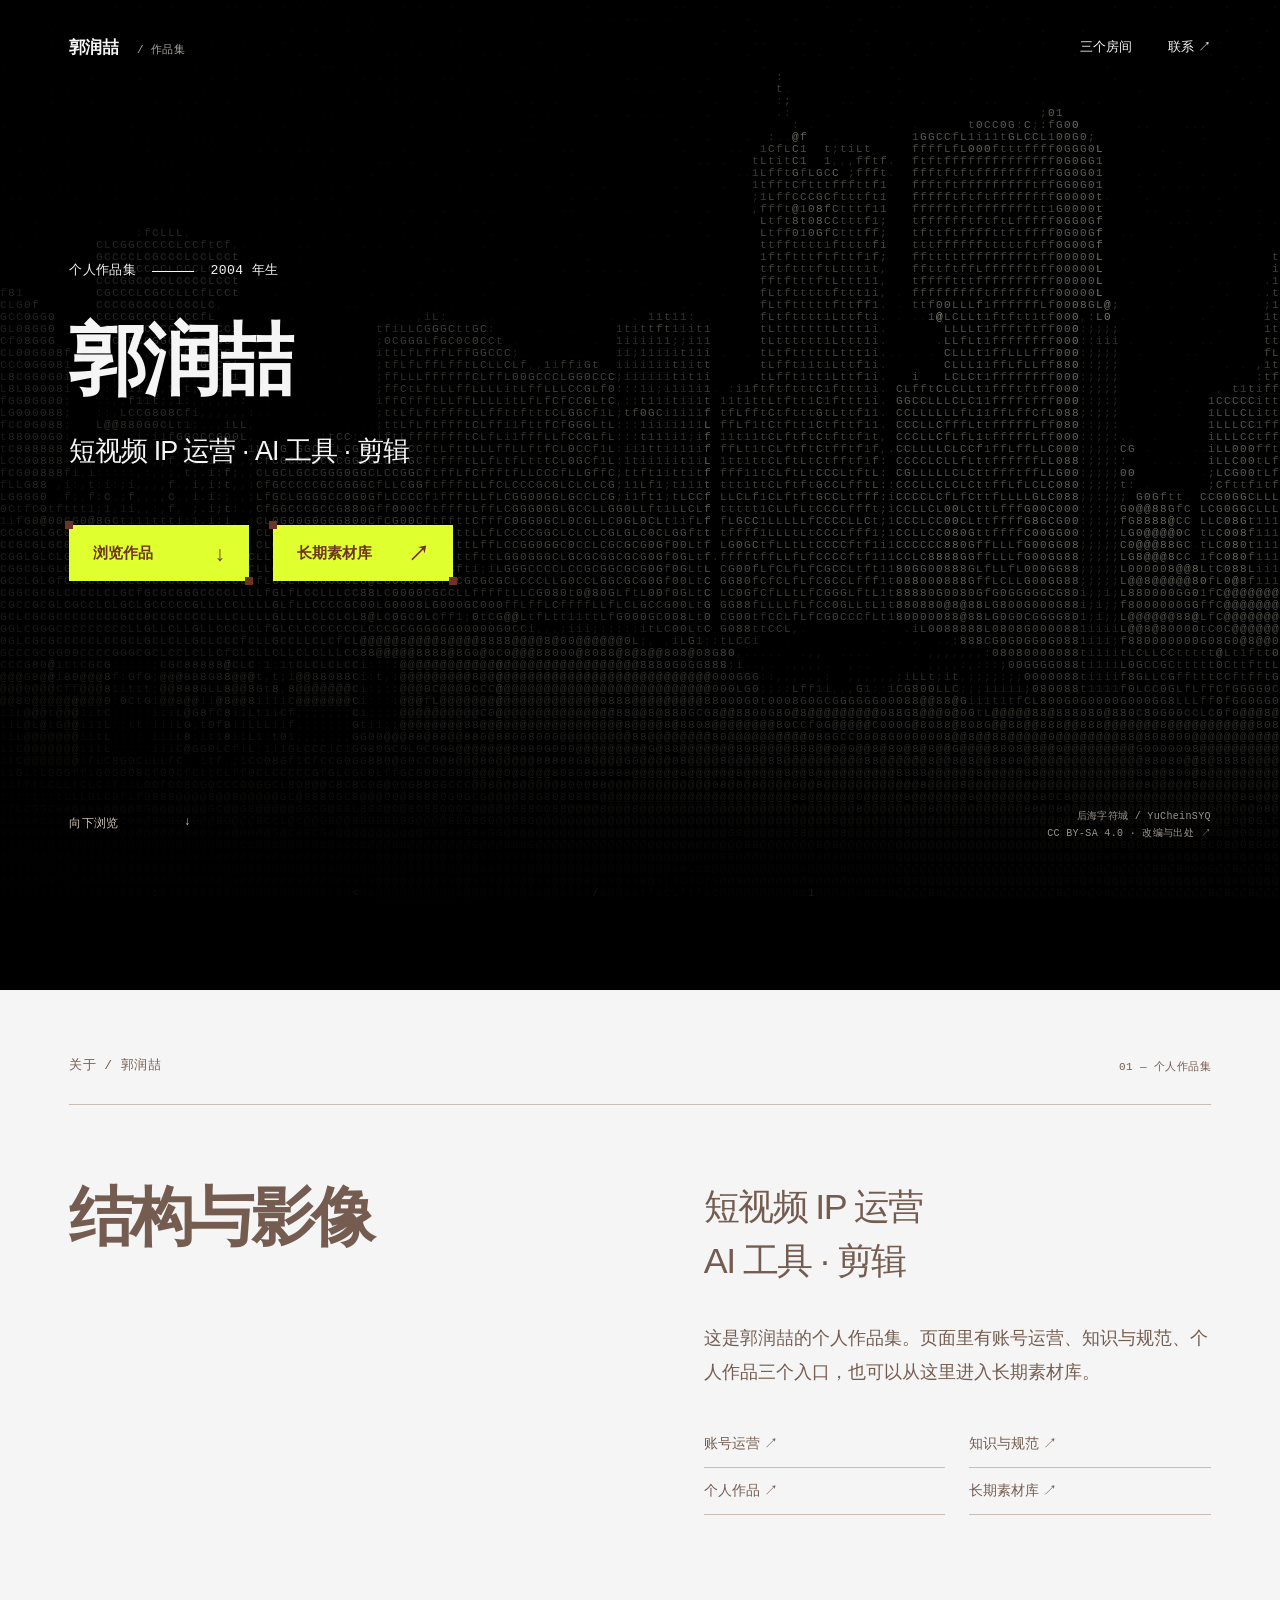
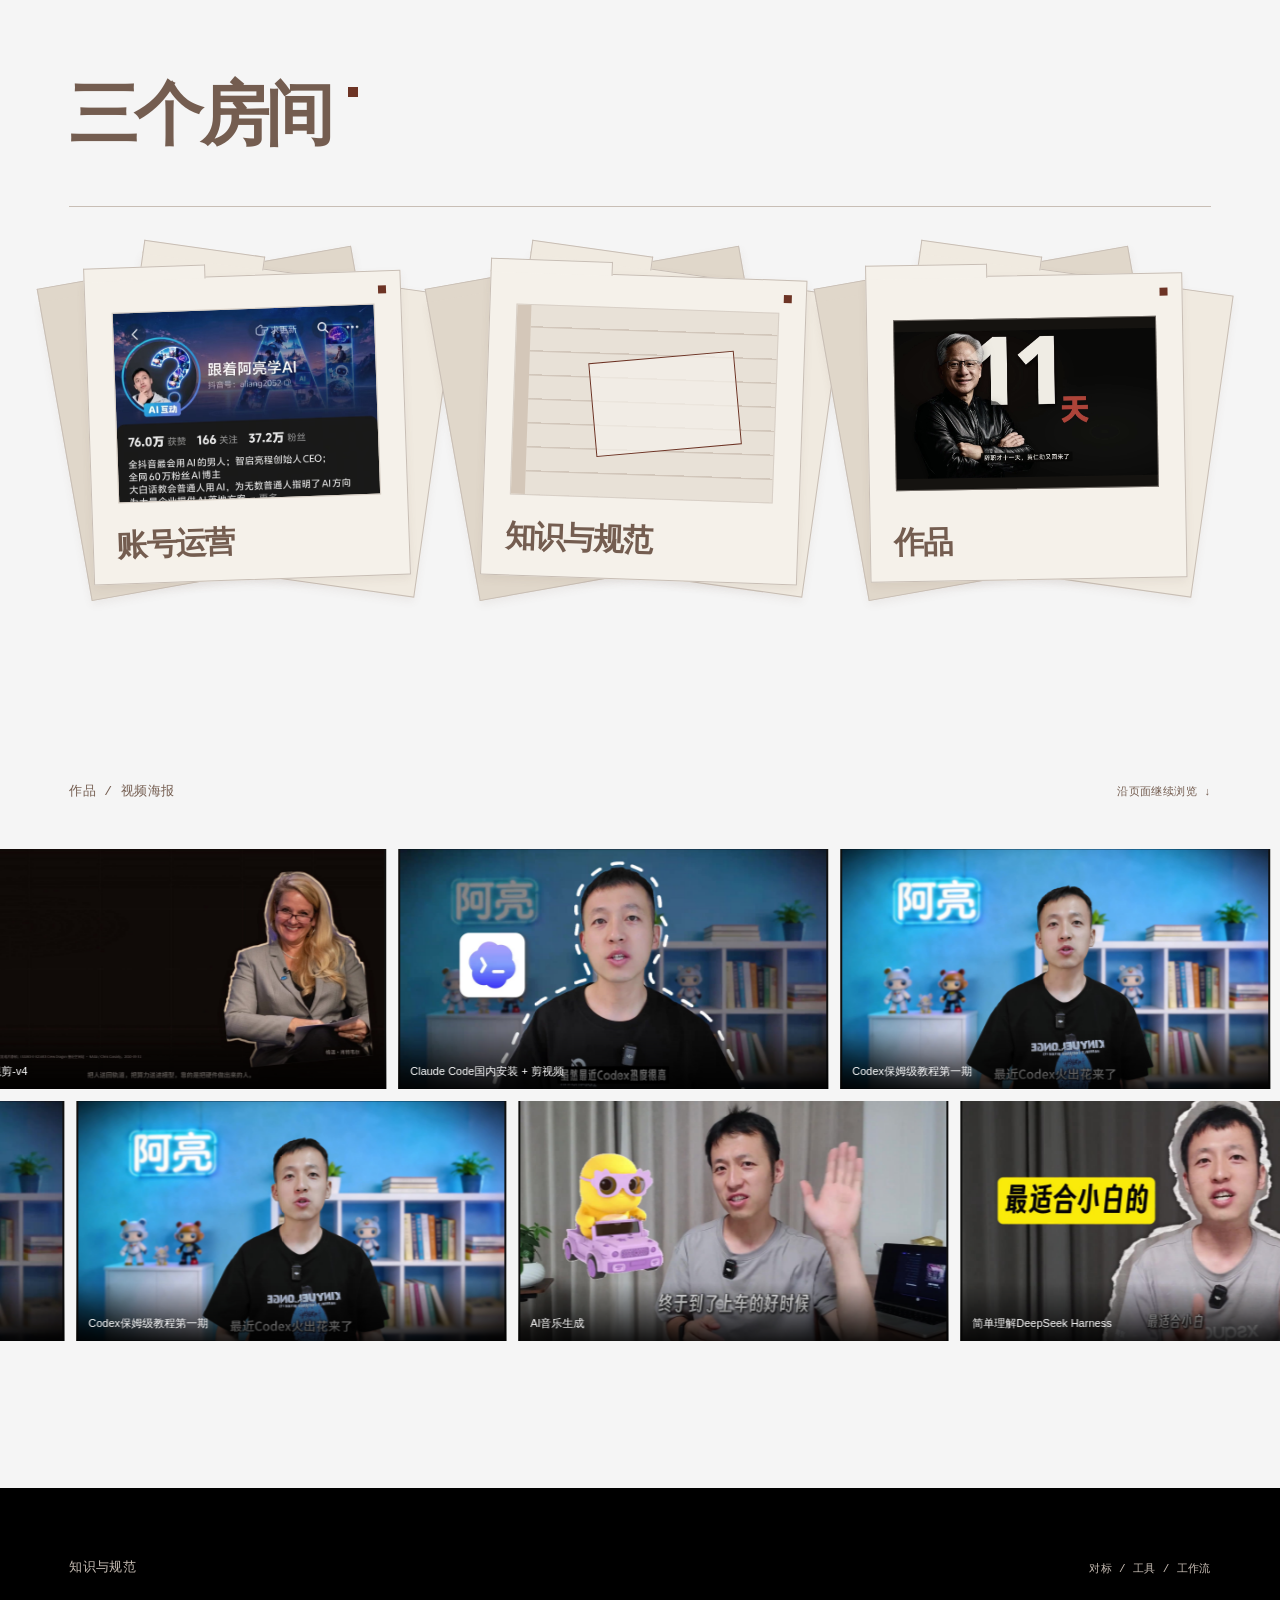
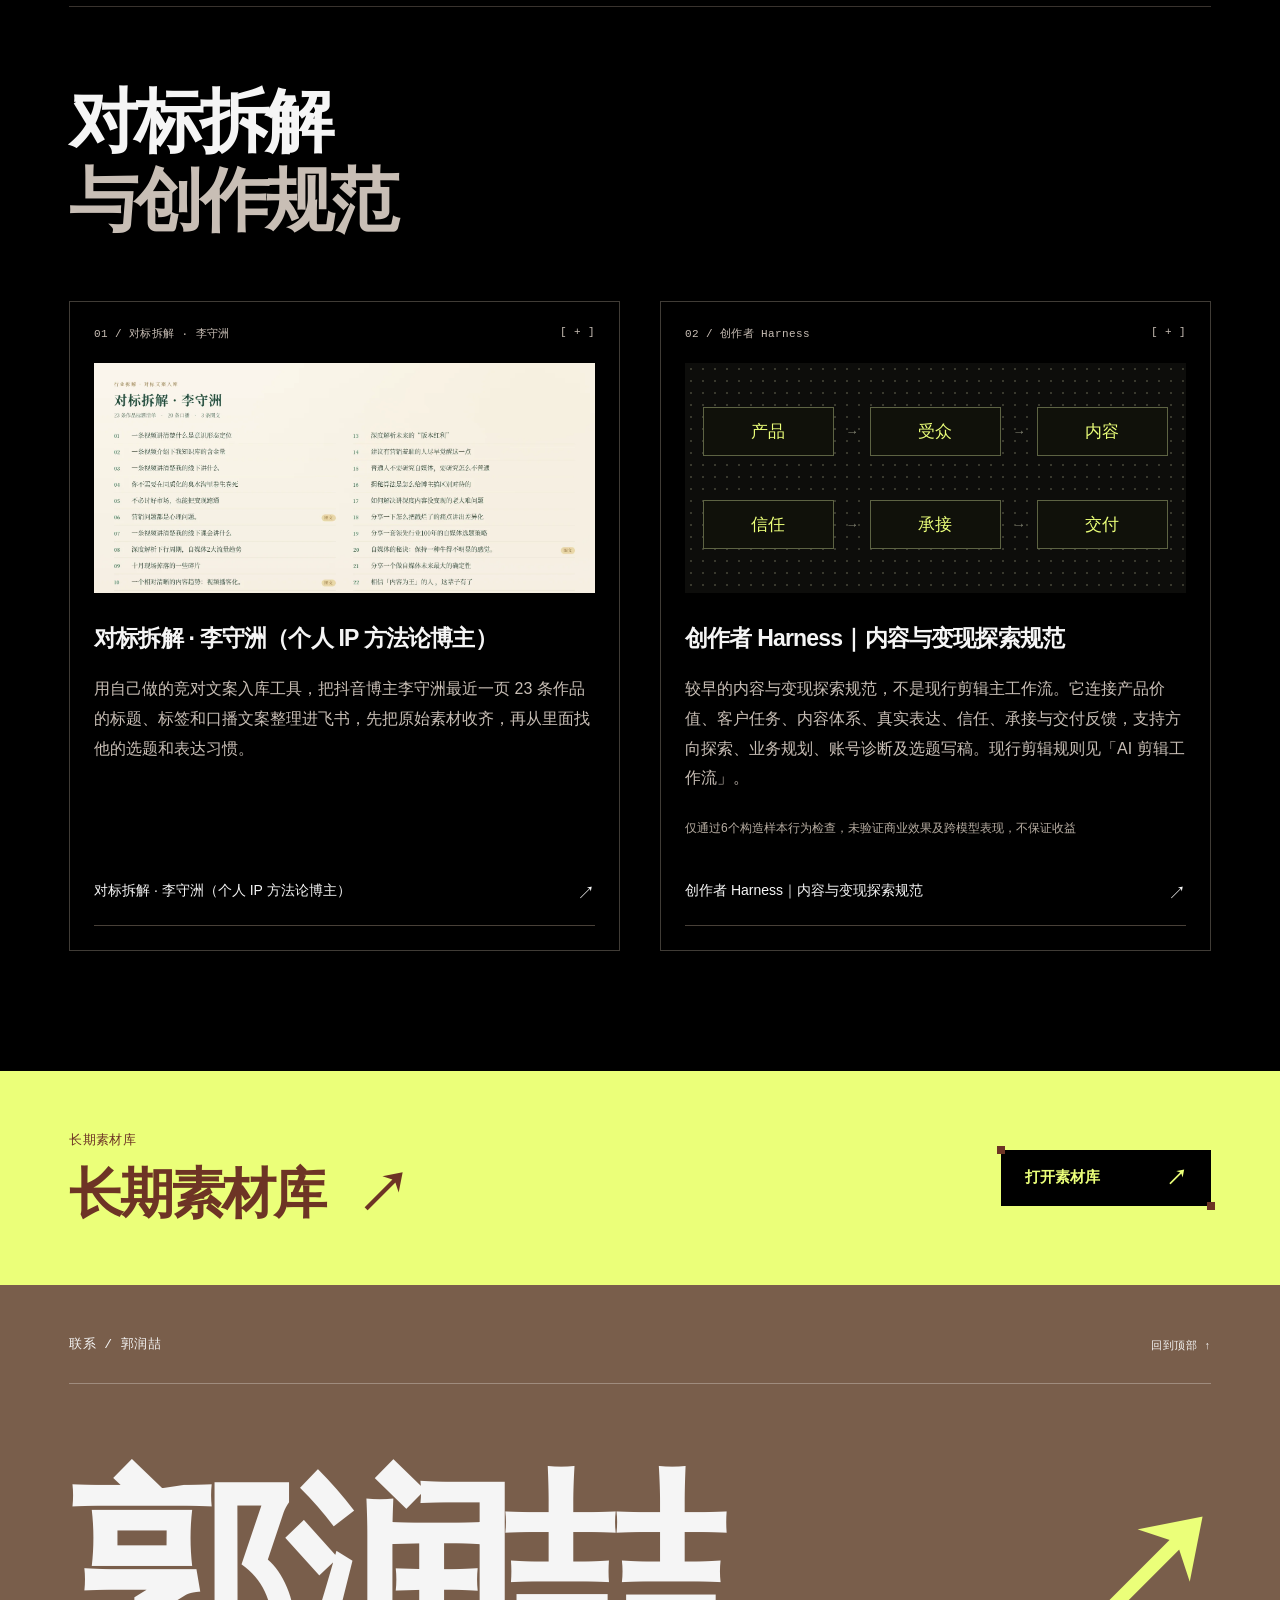
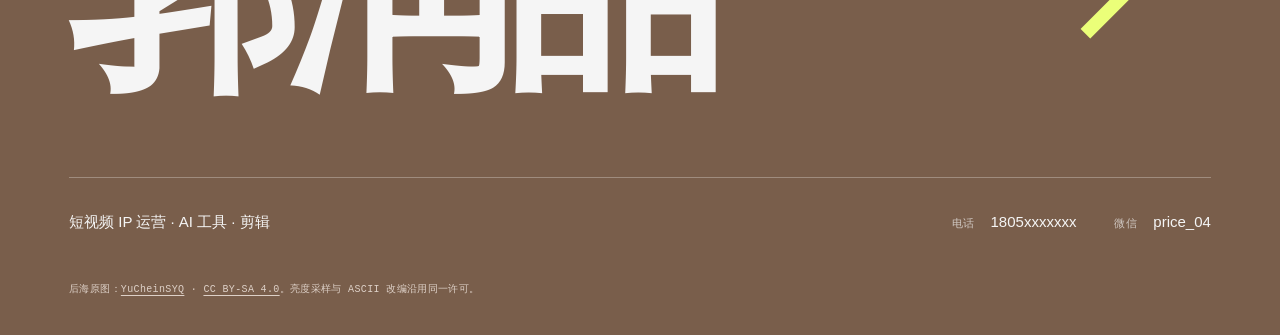
==== commit eb905ad1: "Add three personal works videos to the portfolio. Add AI音乐生成, 简单理解DeepSeek Harness, and 即梦 Seedance " ====
--- a/index.html
+++ b/index.html
@@ -51,8 +51,26 @@
   <source src="./assets/videos/codex-tutorial-1.mp4" type="video/mp4">
 </video>
 
+</article></div></div></details><details class="work-stack" data-stack="current"><summary class="stack-cover" aria-label="作品"><span class="fan-visual" aria-hidden="true"><span class="fan-paper paper-back"><img src="./assets/videos/seedance-25.jpg" alt="" loading="lazy"></span><span class="fan-paper paper-middle"><img src="./assets/videos/deepseek-harness-intro.jpg" alt="" loading="lazy"></span><span class="fan-paper paper-front"><img src="./assets/videos/ai-music-gen.jpg" alt="" loading="lazy"></span></span></summary><div class="stack-content"><h2 class="finder-title">作品</h2><div class="collection-grid"><article class="local-video-entry" id="project-15">
+<h3 class="local-video-title">AI音乐生成</h3>
+<video controls playsinline preload="metadata" poster="./assets/videos/ai-music-gen.jpg" aria-label="AI音乐生成">
+  <source src="./assets/videos/ai-music-gen.mp4" type="video/mp4">
+</video>
+
+</article><article class="local-video-entry" id="project-16">
+<h3 class="local-video-title">简单理解DeepSeek Harness</h3>
+<video controls playsinline preload="metadata" poster="./assets/videos/deepseek-harness-intro.jpg" aria-label="简单理解DeepSeek Harness">
+  <source src="./assets/videos/deepseek-harness-intro.mp4" type="video/mp4">
+</video>
+
+</article><article class="local-video-entry" id="project-17">
+<h3 class="local-video-title">即梦 Seedance 2.5</h3>
+<video controls playsinline preload="metadata" poster="./assets/videos/seedance-25.jpg" aria-label="即梦 Seedance 2.5">
+  <source src="./assets/videos/seedance-25.mp4" type="video/mp4">
+</video>
+
 </article></div></div></details></div></div></details></div></section>
-<section id="photo-band" class="photo-band paper" aria-labelledby="band-title"><div class="band-heading"><h2 id="band-title" class="eyebrow reveal">作品 / 视频海报</h2><p class="mono reveal">沿页面继续浏览 ↓</p></div><div class="drift-window"><div class="drift-row" data-direction="0"><button class="frame size-1 center" data-project="11" aria-label="查看：11月22日黄仁勋回归（素材类）"><img src="./assets/videos/huang-return-source.jpg" alt="11月22日黄仁勋回归（素材类）" loading="lazy"><span>11月22日黄仁勋回归（素材类）</span></button><button class="frame size-1 center" data-project="14" aria-label="查看：素材混剪-v4"><img src="./assets/videos/source-mix-v4.jpg" alt="素材混剪-v4" loading="lazy"><span>素材混剪-v4</span></button><button class="frame size-1 center" data-project="12" aria-label="查看：Claude Code国内安装 + 剪视频"><img src="./assets/videos/claude-code-install-edit.jpg" alt="Claude Code国内安装 + 剪视频" loading="lazy"><span>Claude Code国内安装 + 剪视频</span></button><button class="frame size-1 center" data-project="13" aria-label="查看：Codex保姆级教程第一期"><img src="./assets/videos/codex-tutorial-1.jpg" alt="Codex保姆级教程第一期" loading="lazy"><span>Codex保姆级教程第一期</span></button></div></div><div class="drift-window"><div class="drift-row" data-direction="1"><button class="frame size-0 center" data-project="0" aria-label="查看：跟着阿亮学AI"><img src="./assets/aliang-01-profile.jpg" alt="跟着阿亮学AI" loading="lazy"><span>跟着阿亮学AI</span></button><button class="frame size-1 center" data-project="11" aria-label="查看：11月22日黄仁勋回归（素材类）"><img src="./assets/videos/huang-return-source.jpg" alt="11月22日黄仁勋回归（素材类）" loading="lazy"><span>11月22日黄仁勋回归（素材类）</span></button><button class="frame size-1 center" data-project="14" aria-label="查看：素材混剪-v4"><img src="./assets/videos/source-mix-v4.jpg" alt="素材混剪-v4" loading="lazy"><span>素材混剪-v4</span></button><button class="frame size-1 center" data-project="12" aria-label="查看：Claude Code国内安装 + 剪视频"><img src="./assets/videos/claude-code-install-edit.jpg" alt="Claude Code国内安装 + 剪视频" loading="lazy"><span>Claude Code国内安装 + 剪视频</span></button><button class="frame size-1 center" data-project="13" aria-label="查看：Codex保姆级教程第一期"><img src="./assets/videos/codex-tutorial-1.jpg" alt="Codex保姆级教程第一期" loading="lazy"><span>Codex保姆级教程第一期</span></button></div></div></section>
+<section id="photo-band" class="photo-band paper" aria-labelledby="band-title"><div class="band-heading"><h2 id="band-title" class="eyebrow reveal">作品 / 视频海报</h2><p class="mono reveal">沿页面继续浏览 ↓</p></div><div class="drift-window"><div class="drift-row" data-direction="0"><button class="frame size-1 center" data-project="11" aria-label="查看：11月22日黄仁勋回归（素材类）"><img src="./assets/videos/huang-return-source.jpg" alt="11月22日黄仁勋回归（素材类）" loading="lazy"><span>11月22日黄仁勋回归（素材类）</span></button><button class="frame size-1 center" data-project="14" aria-label="查看：素材混剪-v4"><img src="./assets/videos/source-mix-v4.jpg" alt="素材混剪-v4" loading="lazy"><span>素材混剪-v4</span></button><button class="frame size-1 center" data-project="12" aria-label="查看：Claude Code国内安装 + 剪视频"><img src="./assets/videos/claude-code-install-edit.jpg" alt="Claude Code国内安装 + 剪视频" loading="lazy"><span>Claude Code国内安装 + 剪视频</span></button><button class="frame size-1 center" data-project="13" aria-label="查看：Codex保姆级教程第一期"><img src="./assets/videos/codex-tutorial-1.jpg" alt="Codex保姆级教程第一期" loading="lazy"><span>Codex保姆级教程第一期</span></button><button class="frame size-1 center" data-project="15" aria-label="查看：AI音乐生成"><img src="./assets/videos/ai-music-gen.jpg" alt="AI音乐生成" loading="lazy"><span>AI音乐生成</span></button><button class="frame size-1 center" data-project="16" aria-label="查看：简单理解DeepSeek Harness"><img src="./assets/videos/deepseek-harness-intro.jpg" alt="简单理解DeepSeek Harness" loading="lazy"><span>简单理解DeepSeek Harness</span></button><button class="frame size-1 center" data-project="17" aria-label="查看：即梦 Seedance 2.5"><img src="./assets/videos/seedance-25.jpg" alt="即梦 Seedance 2.5" loading="lazy"><span>即梦 Seedance 2.5</span></button></div></div><div class="drift-window"><div class="drift-row" data-direction="1"><button class="frame size-0 center" data-project="0" aria-label="查看：跟着阿亮学AI"><img src="./assets/aliang-01-profile.jpg" alt="跟着阿亮学AI" loading="lazy"><span>跟着阿亮学AI</span></button><button class="frame size-1 center" data-project="11" aria-label="查看：11月22日黄仁勋回归（素材类）"><img src="./assets/videos/huang-return-source.jpg" alt="11月22日黄仁勋回归（素材类）" loading="lazy"><span>11月22日黄仁勋回归（素材类）</span></button><button class="frame size-1 center" data-project="14" aria-label="查看：素材混剪-v4"><img src="./assets/videos/source-mix-v4.jpg" alt="素材混剪-v4" loading="lazy"><span>素材混剪-v4</span></button><button class="frame size-1 center" data-project="12" aria-label="查看：Claude Code国内安装 + 剪视频"><img src="./assets/videos/claude-code-install-edit.jpg" alt="Claude Code国内安装 + 剪视频" loading="lazy"><span>Claude Code国内安装 + 剪视频</span></button><button class="frame size-1 center" data-project="13" aria-label="查看：Codex保姆级教程第一期"><img src="./assets/videos/codex-tutorial-1.jpg" alt="Codex保姆级教程第一期" loading="lazy"><span>Codex保姆级教程第一期</span></button><button class="frame size-1 center" data-project="15" aria-label="查看：AI音乐生成"><img src="./assets/videos/ai-music-gen.jpg" alt="AI音乐生成" loading="lazy"><span>AI音乐生成</span></button><button class="frame size-1 center" data-project="16" aria-label="查看：简单理解DeepSeek Harness"><img src="./assets/videos/deepseek-harness-intro.jpg" alt="简单理解DeepSeek Harness" loading="lazy"><span>简单理解DeepSeek Harness</span></button><button class="frame size-1 center" data-project="17" aria-label="查看：即梦 Seedance 2.5"><img src="./assets/videos/seedance-25.jpg" alt="即梦 Seedance 2.5" loading="lazy"><span>即梦 Seedance 2.5</span></button></div></div></section>
 <section id="knowledge" class="knowledge section-pad"><div class="section-meta reveal"><span class="eyebrow">知识与规范</span><span class="mono">对标 / 工具 / 工作流</span></div><h2 class="reveal">对标拆解<br><span>与创作规范</span></h2><div class="knowledge-grid"><article class="knowledge-panel reveal"><div class="panel-bar mono"><span>01 / 对标拆解 · 李守洲</span><span aria-hidden="true">[ + ]</span></div><button class="panel-image" data-project="9" aria-label="查看李守洲对标拆解"><img class="" src="./assets/lishouzhou-titles.webp" alt="李守洲 23 条作品标题清单，其中 3 条图文已标注" loading="lazy"></button><h3>对标拆解 · 李守洲（个人 IP 方法论博主）</h3><p>用自己做的竞对文案入库工具，把抖音博主李守洲最近一页 23 条作品的标题、标签和口播文案整理进飞书，先把原始素材收齐，再从里面找他的选题和表达习惯。</p><button class="project-link" data-project="9"><span>对标拆解 · 李守洲（个人 IP 方法论博主）</span><span aria-hidden="true">↗</span></button></article><article class="knowledge-panel reveal"><div class="panel-bar mono"><span>02 / 创作者 Harness</span><span aria-hidden="true">[ + ]</span></div><div class="harness-map" aria-hidden="true"><span>产品</span><b>→</b><span>受众</span><b>→</b><span>内容</span><span>信任</span><b>→</b><span>承接</span><b>→</b><span>交付</span></div><h3>创作者 Harness｜内容与变现探索规范</h3><p>较早的内容与变现探索规范，不是现行剪辑主工作流。它连接产品价值、客户任务、内容体系、真实表达、信任、承接与交付反馈，支持方向探索、业务规划、账号诊断及选题写稿。现行剪辑规则见「AI 剪辑工作流」。</p><p class="source-note">仅通过6个构造样本行为检查，未验证商业效果及跨模型表现，不保证收益</p><button class="project-link" data-project="8"><span>创作者 Harness｜内容与变现探索规范</span><span aria-hidden="true">↗</span></button></article></div></section>
 <section class="library-strip"><div><p class="eyebrow reveal">长期素材库</p><h2 class="reveal">长期素材库 <span aria-hidden="true">↗</span></h2></div><a class="action" href="https://clipdock-storage-200.mintyvine25.chatgpt.site/library" target="_blank" rel="noopener noreferrer">打开素材库<span aria-hidden="true">↗</span><i class="corner tl"></i><i class="corner br"></i></a></section>
 <footer id="contact" class="footer section-pad"><div class="section-meta"><span class="eyebrow">联系 / 郭润喆</span><a class="mono" href="#top">回到顶部 ↑</a></div><div class="footer-name">郭润喆<span aria-hidden="true">↗</span></div><div class="footer-bottom"><p>短视频 IP 运营 · AI 工具 · 剪辑</p><div class="contact-links"><p><span class="mono">电话</span> 1805xxxxxxx</p><p><span class="mono">微信</span> price_04</p></div></div><p class="footer-license mono">后海原图：<a href="https://commons.wikimedia.org/wiki/File:Shenzhen_Nanshan_Houhai_skylines.png" target="_blank" rel="noopener noreferrer">YuCheinSYQ</a> · <a href="https://creativecommons.org/licenses/by-sa/4.0/" target="_blank" rel="noopener noreferrer">CC BY-SA 4.0</a>。亮度采样与 ASCII 改编沿用同一许可。</p></footer>
